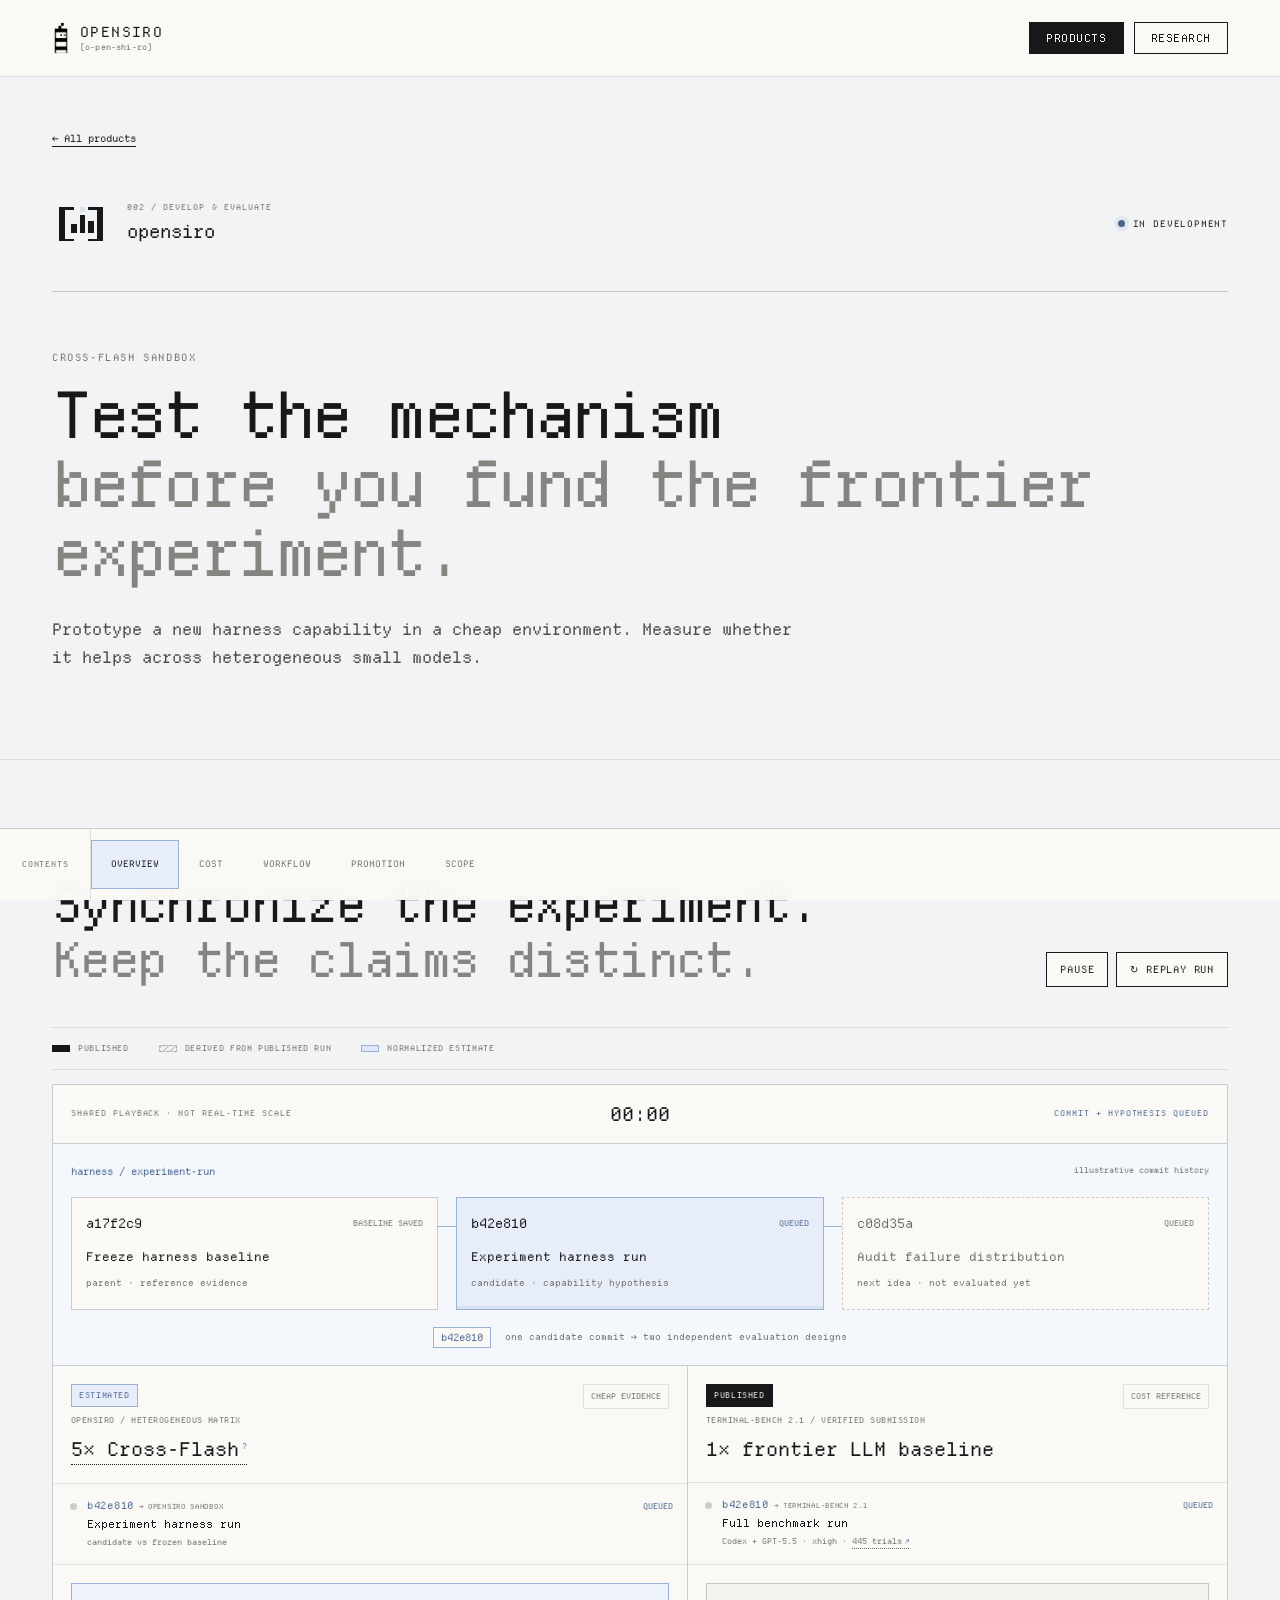
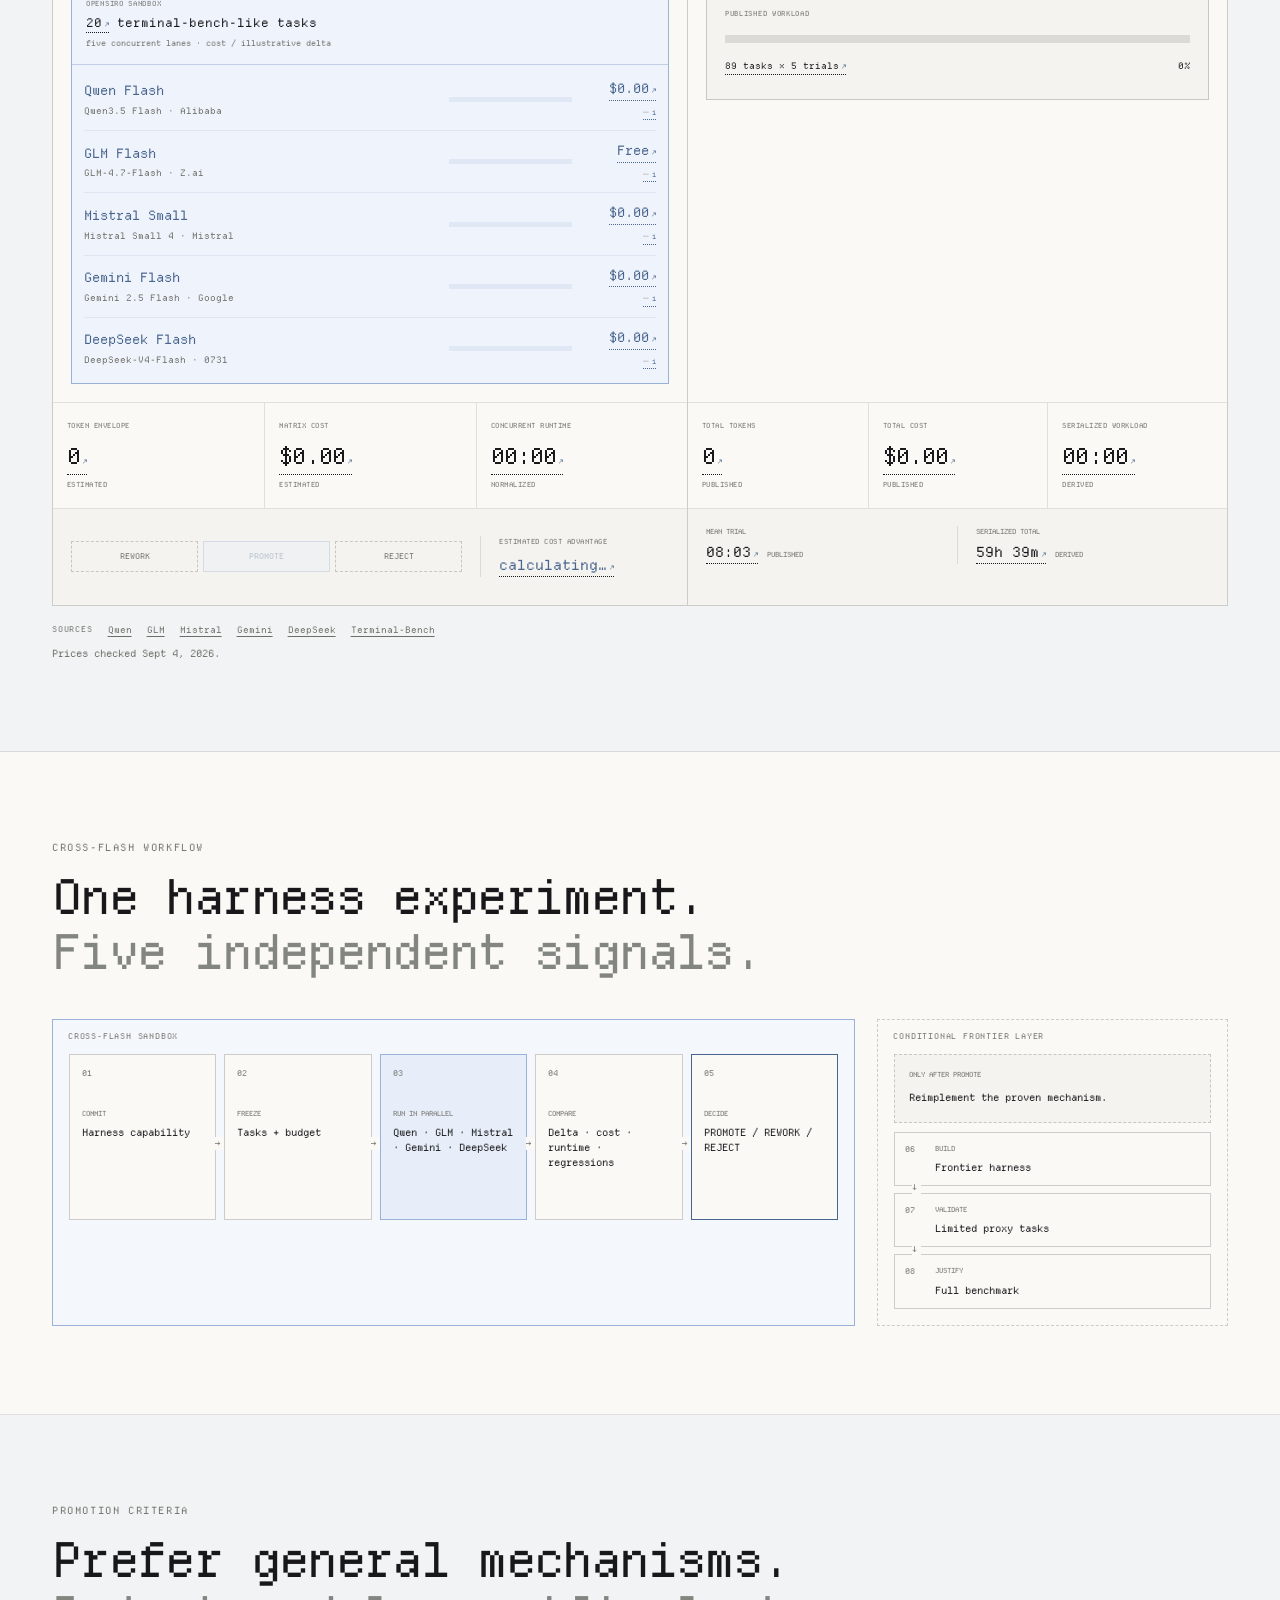
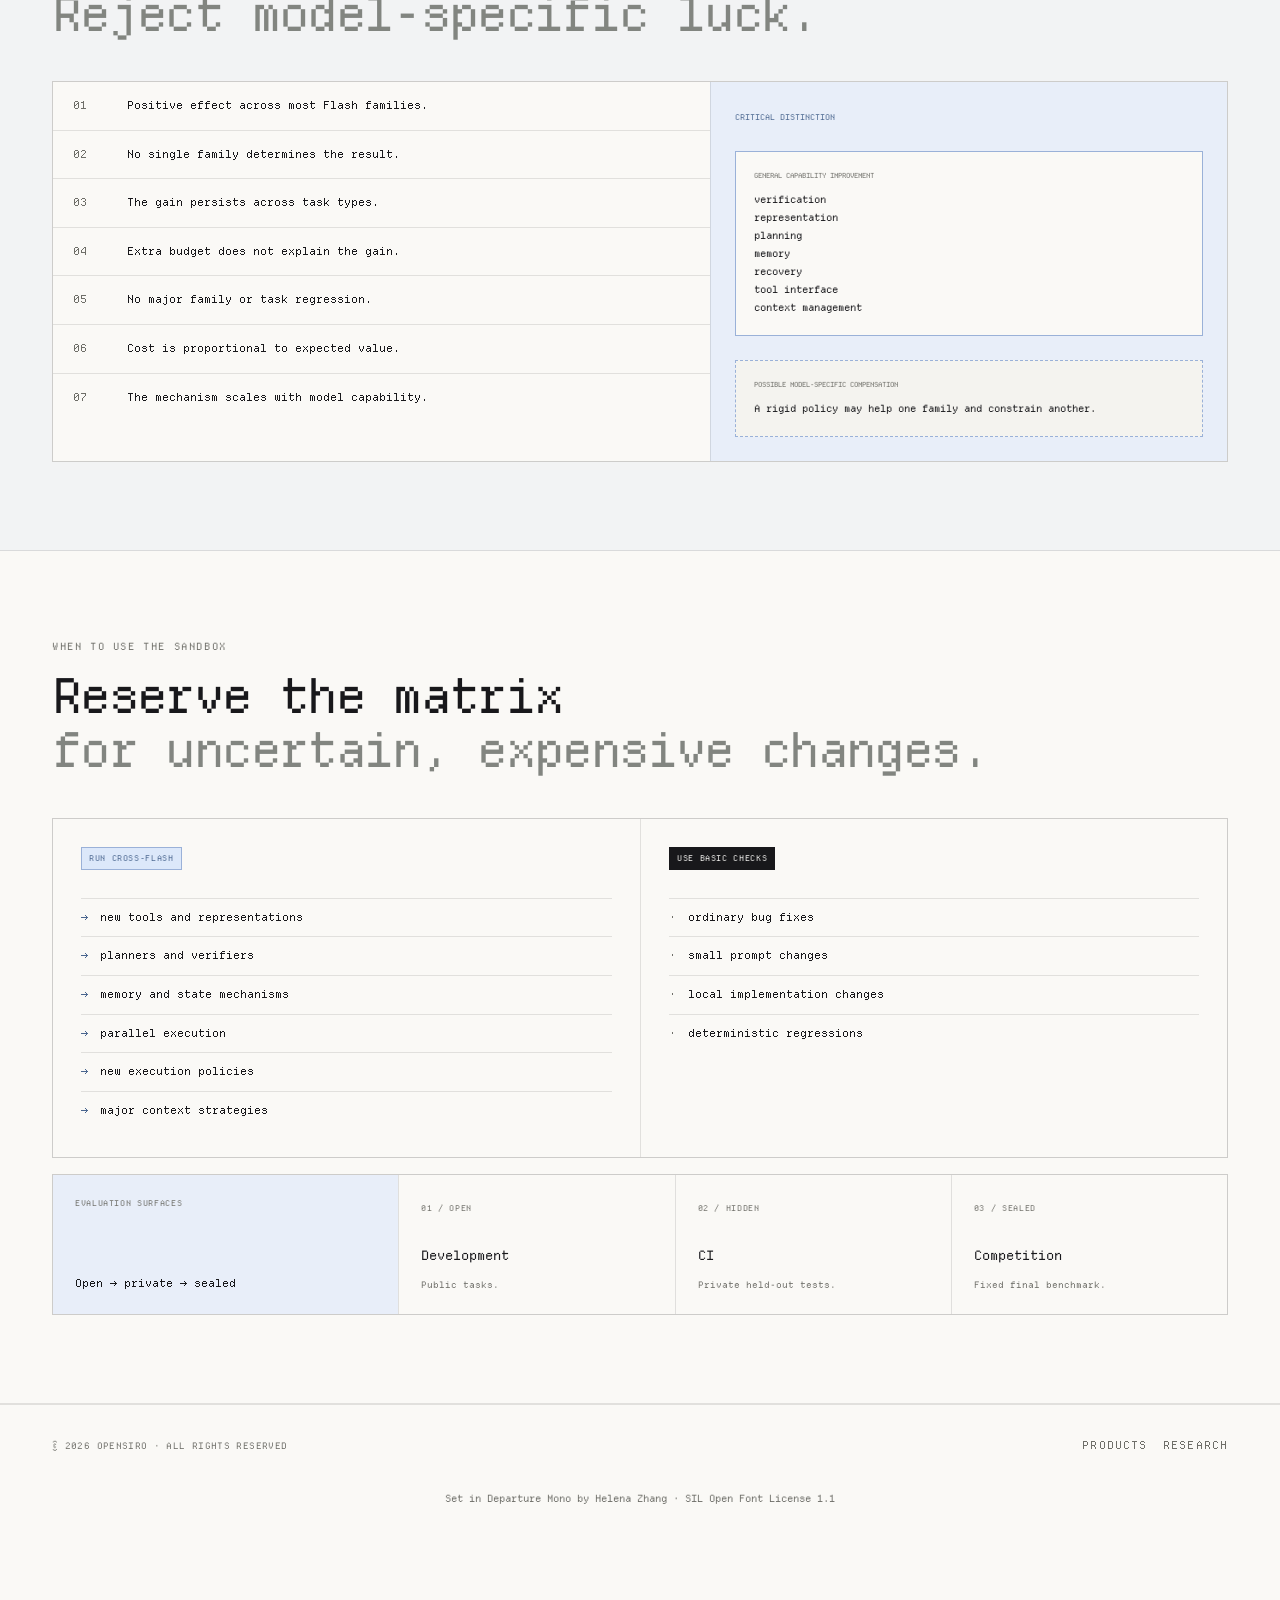
==== opensiro.html @ 8b0cb0ef "Add OpenSiro source notes and one-shot playback" ====
<!DOCTYPE html>
<html lang="en">
<head>
<meta charset="UTF-8">
<meta name="viewport" content="width=device-width, initial-scale=1">
<title>Cross-Flash Sandbox for Harness Experiments — OpenSiro</title>
<meta name="description" content="OpenSiro is a cross-Flash sandbox for testing harness capabilities before frontier validation.">
<meta name="color-scheme" content="light">
<meta property="og:title" content="Cross-Flash Sandbox for Harness Experiments — OpenSiro">
<meta property="og:description" content="Find cross-model evidence before paying for a frontier harness experiment.">
<meta property="og:type" content="website">
<meta property="og:url" content="https://opensiro.com/opensiro.html">
<meta property="og:image" content="https://opensiro.com/assets/social-preview.png">
<meta name="twitter:card" content="summary_large_image">
<link rel="canonical" href="https://opensiro.com/opensiro.html">
<link rel="preload" href="assets/DepartureMono-Regular.woff2" as="font" type="font/woff2" crossorigin>
<link rel="stylesheet" href="globals.css?v=20260903-pale-blue">
<link rel="stylesheet" href="products.css?v=20260904-source-notes">
<link rel="icon" type="image/png" sizes="64x64" href="assets/favicon-64x64.png">
</head>
<body class="os-article-page">
<a class="skip-link" href="#main-content">Skip to content</a>
<header class="site-header"><div class="wrap"><a class="brand-wordmark" href="index.html" aria-label="opensiro home"><span class="brand-mark" aria-hidden="true"><img class="brand-logo" src="assets/mascot-logo.png" alt=""></span><span class="brand-copy"><span class="brand-name">opensiro</span><span class="brand-pronunciation">[o-pen-shi-ro]</span></span></a><nav class="nav-links" aria-label="primary"><a class="btn-stamp active" href="products.html" data-nav="products" aria-current="location">Products</a><a class="btn-stamp" href="research.html" data-nav="research">Research</a></nav></div></header>

<main id="main-content">
<section class="os-hero" id="os-overview" aria-labelledby="os-title"><div class="wrap">
  <a class="os-back-link" href="products.html#opensiro">← All products</a>
  <div class="os-product-line"><img src="assets/opensiro-mark.svg?v=20260903-pale-blue" width="72" height="72" alt=""><div><span>002 / Develop &amp; evaluate</span><strong>opensiro</strong></div><span class="os-status"><i></i>In development</span></div>
  <div class="os-hero-grid"><div class="os-hero-copy"><p class="os-kicker">Cross-Flash sandbox</p><h1 id="os-title">Test the mechanism<br><span>before you fund the frontier experiment.</span></h1><p class="os-lead">Prototype a new harness capability in a cheap environment. Measure whether it helps across heterogeneous small models.</p></div></div>
</div></section>

<section class="os-section os-tint" id="os-economics" aria-labelledby="economics-title"><div class="wrap">
  <div class="os-heading os-heading-split"><div><p class="os-kicker">One start · two cost profiles</p><h2 id="economics-title">Synchronize the experiment.<br><span>Keep the claims distinct.</span></h2></div><div class="os-run-controls"><button class="os-replay" type="button" data-run-toggle aria-label="Pause benchmark animation">Pause</button><button class="os-replay" type="button" data-run-replay aria-label="Replay the benchmark comparison">↻ Replay run</button></div></div>
  <div class="os-data-key" aria-label="Evidence labels"><span><i class="reported"></i>Published</span><span><i class="derived"></i>Derived from published run</span><span><i class="estimated"></i>Normalized estimate</span></div>
  <figure class="os-cost-system" data-cost-system>
    <figcaption class="os-run-clock"><span>Shared playback · not real-time scale</span><strong data-run-clock>00:00</strong><em data-run-stage aria-live="polite">Ready</em></figcaption>
    <div class="os-commit-deck" aria-label="Illustrative harness commit history">
      <header><span>harness / experiment-run</span><small>illustrative commit history</small></header>
      <ol class="os-commit-history">
        <li class="os-commit-card is-recorded"><div><code>a17f2c9</code><span>baseline saved</span></div><strong>Freeze harness baseline</strong><small>parent · reference evidence</small></li>
        <li class="os-commit-card is-candidate" data-commit-active><div><code>b42e810</code><span data-commit-state>queued</span></div><strong>Experiment harness run</strong><small>candidate · capability hypothesis</small><i aria-hidden="true"><u data-commit-progress></u></i></li>
        <li class="os-commit-card is-queued"><div><code>c08d35a</code><span>queued</span></div><strong>Audit failure distribution</strong><small>next idea · not evaluated yet</small></li>
      </ol>
      <div class="os-commit-dispatch"><code>b42e810</code><span>one candidate commit → two independent evaluation designs</span></div>
    </div>
    <div class="os-run-grid">
      <article class="os-run-panel os-run-panel-flash" data-run-panel="flash">
        <header><div><span class="os-badge estimate">Estimated</span><p>OpenSiro / heterogeneous matrix</p><h3><span class="os-term"><button class="os-term-trigger" type="button" aria-describedby="term-flash">5× Cross-Flash<sup aria-hidden="true">?</sup></button><span class="os-tooltip" id="term-flash" role="tooltip" hidden>Five low-cost model families run concurrently with the same tasks and budget.</span></span></h3></div><span class="os-panel-tag">cheap evidence</span></header>
        <div class="os-run-origin"><span><code>b42e810</code> → OpenSiro Sandbox</span><strong>Experiment harness run</strong><small>candidate vs frozen baseline</small><em data-flash-run-state>queued</em></div>
        <div class="os-sandbox">
          <div class="os-sandbox-head"><span>OpenSiro Sandbox</span><strong><a class="os-cite" href="https://github.com/harbor-framework/terminal-bench-2-1/blob/main/leaderboard/submissions/2026-05-01-openai-gpt-5-5-xhigh-codex.json" target="_blank" rel="noopener" aria-describedby="os-source-tooltip" data-citation="Experiment size: 20 tasks. Token and runtime estimates are normalized from the published 445-trial Terminal-Bench run.">20<sup aria-hidden="true">↗</sup></a> terminal-bench-like tasks</strong><small>five concurrent lanes · cost / illustrative delta</small></div>
          <div class="os-model-lanes" aria-label="Five heterogeneous Flash model families">
            <div class="os-model-lane" data-input-rate="0.1" data-output-rate="0.4" data-delta="7"><span><b>Qwen Flash</b><small>Qwen3.5 Flash · Alibaba</small></span><i><u data-model-progress></u></i><em><a class="os-cite" href="https://docs.modelstudio.console.alibabacloud.com/en/model-studio/qwen3-5-flash" target="_blank" rel="noopener" aria-describedby="os-source-tooltip" data-citation="Estimated for 20 tasks from 32.77M input and 0.27M output tokens at Qwen's published $0.10 / $0.40 per 1M rates."><strong data-model-cost>$0.00</strong><sup aria-hidden="true">↗</sup></a><button class="os-cite os-cite-note" type="button" aria-describedby="os-source-tooltip" data-citation="Illustrative experiment result only. No measured run or external source yet."><b data-model-delta>—</b><sup aria-hidden="true">i</sup></button></em></div>
            <div class="os-model-lane" data-input-rate="0" data-output-rate="0" data-delta="5"><span><b>GLM Flash</b><small>GLM-4.7-Flash · Z.ai</small></span><i><u data-model-progress></u></i><em><a class="os-cite" href="https://docs.z.ai/guides/overview/pricing" target="_blank" rel="noopener" aria-describedby="os-source-tooltip" data-citation="Z.ai's published API tariff lists GLM-4.7-Flash input and output as Free; service quotas may apply."><strong data-model-cost>Free</strong><sup aria-hidden="true">↗</sup></a><button class="os-cite os-cite-note" type="button" aria-describedby="os-source-tooltip" data-citation="Illustrative experiment result only. No measured run or external source yet."><b data-model-delta>—</b><sup aria-hidden="true">i</sup></button></em></div>
            <div class="os-model-lane" data-input-rate="0.15" data-output-rate="0.6" data-delta="9"><span><b>Mistral Small</b><small>Mistral Small 4 · Mistral</small></span><i><u data-model-progress></u></i><em><a class="os-cite" href="https://docs.mistral.ai/inference/pricing" target="_blank" rel="noopener" aria-describedby="os-source-tooltip" data-citation="Estimated for 20 tasks from 32.77M input and 0.27M output tokens at Mistral's published $0.15 / $0.60 per 1M rates."><strong data-model-cost>$0.00</strong><sup aria-hidden="true">↗</sup></a><button class="os-cite os-cite-note" type="button" aria-describedby="os-source-tooltip" data-citation="Illustrative experiment result only. No measured run or external source yet."><b data-model-delta>—</b><sup aria-hidden="true">i</sup></button></em></div>
            <div class="os-model-lane" data-input-rate="0.3" data-output-rate="2.5" data-delta="4"><span><b>Gemini Flash</b><small>Gemini 2.5 Flash · Google</small></span><i><u data-model-progress></u></i><em><a class="os-cite" href="https://ai.google.dev/gemini-api/docs/pricing#gemini-2.5-flash" target="_blank" rel="noopener" aria-describedby="os-source-tooltip" data-citation="Estimated for 20 tasks from 32.77M input and 0.27M output tokens at Gemini's published $0.30 / $2.50 per 1M standard rates."><strong data-model-cost>$0.00</strong><sup aria-hidden="true">↗</sup></a><button class="os-cite os-cite-note" type="button" aria-describedby="os-source-tooltip" data-citation="Illustrative experiment result only. No measured run or external source yet."><b data-model-delta>—</b><sup aria-hidden="true">i</sup></button></em></div>
            <div class="os-model-lane" data-input-rate="0.44" data-output-rate="1.32" data-delta="6"><span><b>DeepSeek Flash</b><small>DeepSeek-V4-Flash · 0731</small></span><i><u data-model-progress></u></i><em><a class="os-cite" href="https://api-docs.deepseek.com/quick_start/pricing/" target="_blank" rel="noopener" aria-describedby="os-source-tooltip" data-citation="Estimated for 20 tasks from 32.77M input and 0.27M output tokens at DeepSeek's published $0.44 / $1.32 per 1M peak rates."><strong data-model-cost>$0.00</strong><sup aria-hidden="true">↗</sup></a><button class="os-cite os-cite-note" type="button" aria-describedby="os-source-tooltip" data-citation="Illustrative experiment result only. No measured run or external source yet."><b data-model-delta>—</b><sup aria-hidden="true">i</sup></button></em></div>
          </div>
        </div>
        <div class="os-live-metrics">
          <div><span>Token envelope</span><a class="os-cite" href="https://github.com/harbor-framework/terminal-bench-2-1/blob/main/leaderboard/submissions/2026-05-01-openai-gpt-5-5-xhigh-codex.json" target="_blank" rel="noopener" aria-describedby="os-source-tooltip" data-citation="Derived: 735.2M published tokens ÷ 445 trials × 20 tasks × 5 model lanes = 165.2M tokens."><strong data-flash-token-meter>0</strong><sup aria-hidden="true">↗</sup></a><small>estimated</small></div>
          <div><span>Matrix cost</span><a class="os-cite" href="https://github.com/harbor-framework/terminal-bench-2-1/blob/main/leaderboard/submissions/2026-05-01-openai-gpt-5-5-xhigh-codex.json" target="_blank" rel="noopener" aria-describedby="os-source-tooltip" data-citation="Sum of five 20-task model estimates. The workload comes from Terminal-Bench; model tariff links are shown above and under Sources."><strong data-flash-cost-meter>$0.00</strong><sup aria-hidden="true">↗</sup></a><small>estimated</small></div>
          <div><span>Concurrent runtime</span><a class="os-cite" href="https://github.com/harbor-framework/terminal-bench-2-1/blob/main/leaderboard/submissions/2026-05-01-openai-gpt-5-5-xhigh-codex.json" target="_blank" rel="noopener" aria-describedby="os-source-tooltip" data-citation="Derived: published 482.6-second mean trial × 20 tasks = 2h 40m 52s, with five model lanes assumed concurrent."><strong data-flash-time-meter>00:00</strong><sup aria-hidden="true">↗</sup></a><small>normalized</small></div>
        </div>
        <footer class="os-flash-footer"><div class="os-decision" data-flash-decision><span>REWORK</span><strong>PROMOTE</strong><span>REJECT</span></div><div class="os-flash-result"><span>Estimated cost advantage</span><a class="os-cite" href="https://github.com/harbor-framework/terminal-bench-2-1/blob/main/leaderboard/submissions/2026-05-01-openai-gpt-5-5-xhigh-codex.json" target="_blank" rel="noopener" aria-describedby="os-source-tooltip" data-citation="Derived: $2,059.19 published LLM cost ÷ $33.74 estimated Cross-Flash matrix cost = 61×."><strong data-flash-advantage>—</strong><sup aria-hidden="true">↗</sup></a></div></footer>
      </article>

      <article class="os-run-panel os-run-panel-llm" data-run-panel="llm">
        <header><div><span class="os-badge reported">Published</span><p>Terminal-Bench 2.1 / verified submission</p><h3>1× frontier LLM baseline</h3></div><span class="os-panel-tag">cost reference</span></header>
        <div class="os-run-origin"><span><code>b42e810</code> → Terminal-Bench 2.1</span><strong>Full benchmark run</strong><small>Codex + GPT-5.5 · xhigh · <a class="os-cite" href="https://github.com/harbor-framework/terminal-bench-2-1/blob/main/leaderboard/submissions/2026-05-01-openai-gpt-5-5-xhigh-codex.json" target="_blank" rel="noopener" aria-describedby="os-source-tooltip" data-citation="Published Terminal-Bench submission reports 445 trials.">445 trials<sup aria-hidden="true">↗</sup></a></small><em data-llm-run-state>queued</em></div>
        <div class="os-frontier-meter"><span>Published workload</span><i><u data-llm-progress></u></i><div><b><a class="os-cite" href="https://github.com/harbor-framework/terminal-bench-2-1/blob/main/leaderboard/submissions/2026-05-01-openai-gpt-5-5-xhigh-codex.json" target="_blank" rel="noopener" aria-describedby="os-source-tooltip" data-citation="Published design: 89 Terminal-Bench tasks with 5 trials per task, 445 trials total.">89 tasks × 5 trials<sup aria-hidden="true">↗</sup></a></b><em data-llm-percent>0%</em></div></div>
        <div class="os-live-metrics">
          <div><span>Total tokens</span><a class="os-cite" href="https://github.com/harbor-framework/terminal-bench-2-1/blob/main/leaderboard/submissions/2026-05-01-openai-gpt-5-5-xhigh-codex.json" target="_blank" rel="noopener" aria-describedby="os-source-tooltip" data-citation="Published: 336.8M uncached input + 392.4M cached input + 6.0M output = 735.2M total tokens."><strong data-llm-token-meter>0</strong><sup aria-hidden="true">↗</sup></a><small>published</small></div>
          <div><span>Total cost</span><a class="os-cite" href="https://github.com/harbor-framework/terminal-bench-2-1/blob/main/leaderboard/submissions/2026-05-01-openai-gpt-5-5-xhigh-codex.json" target="_blank" rel="noopener" aria-describedby="os-source-tooltip" data-citation="Published Terminal-Bench submission reports a total run cost of $2,059.19."><strong data-llm-cost-meter>$0.00</strong><sup aria-hidden="true">↗</sup></a><small>published</small></div>
          <div><span>Serialized workload</span><a class="os-cite" href="https://github.com/harbor-framework/terminal-bench-2-1/blob/main/leaderboard/submissions/2026-05-01-openai-gpt-5-5-xhigh-codex.json" target="_blank" rel="noopener" aria-describedby="os-source-tooltip" data-citation="Derived from the published 482.6-second mean trial across 445 trials: 59h 39m 17s serialized."><strong data-llm-time-meter>00:00</strong><sup aria-hidden="true">↗</sup></a><small>derived</small></div>
        </div>
        <footer><dl><div><dt>Mean trial</dt><dd><a class="os-cite" href="https://github.com/harbor-framework/terminal-bench-2-1/blob/main/leaderboard/submissions/2026-05-01-openai-gpt-5-5-xhigh-codex.json" target="_blank" rel="noopener" aria-describedby="os-source-tooltip" data-citation="Published mean trial duration: 482.6 seconds, displayed as 08:03.">08:03<sup aria-hidden="true">↗</sup></a> <small>published</small></dd></div><div><dt>Serialized total</dt><dd><a class="os-cite" href="https://github.com/harbor-framework/terminal-bench-2-1/blob/main/leaderboard/submissions/2026-05-01-openai-gpt-5-5-xhigh-codex.json" target="_blank" rel="noopener" aria-describedby="os-source-tooltip" data-citation="Derived: 482.6 seconds × 445 trials = 59h 39m 17s.">59h 39m<sup aria-hidden="true">↗</sup></a> <small>derived</small></dd></div></dl></footer>
      </article>
    </div>
  </figure>
  <span class="os-tooltip" id="os-source-tooltip" data-source-tooltip role="tooltip" aria-live="polite" hidden></span>
  <div class="os-source-line" aria-label="Pricing and run sources"><span>Sources</span><a href="https://docs.modelstudio.console.alibabacloud.com/en/model-studio/qwen3-5-flash" target="_blank" rel="noopener">Qwen</a><a href="https://docs.z.ai/guides/overview/pricing" target="_blank" rel="noopener">GLM</a><a href="https://docs.mistral.ai/inference/pricing" target="_blank" rel="noopener">Mistral</a><a href="https://ai.google.dev/gemini-api/docs/pricing#gemini-2.5-flash" target="_blank" rel="noopener">Gemini</a><a href="https://api-docs.deepseek.com/quick_start/pricing/" target="_blank" rel="noopener">DeepSeek</a><a href="https://github.com/harbor-framework/terminal-bench-2-1/blob/main/leaderboard/submissions/2026-05-01-openai-gpt-5-5-xhigh-codex.json" target="_blank" rel="noopener">Terminal-Bench</a></div>
  <p class="os-note">Prices checked Sept 4, 2026.</p>
</div></section>

<section class="os-section" id="os-workflow" aria-labelledby="workflow-title"><div class="wrap">
  <div class="os-heading"><p class="os-kicker">Cross-Flash workflow</p><h2 id="workflow-title">One harness experiment.<br><span>Five independent signals.</span></h2></div>
  <div class="os-workflow" data-pipeline>
    <div class="os-cheap-zone"><span class="os-zone-label">Cross-Flash sandbox</span><ol>
      <li><i>01</i><div><span>Commit</span><strong>Harness capability</strong></div></li>
      <li><i>02</i><div><span>Freeze</span><strong>Tasks + budget</strong></div></li>
      <li class="sandbox"><i>03</i><div><span>Run in parallel</span><strong>Qwen · GLM · Mistral · Gemini · DeepSeek</strong></div></li>
      <li><i>04</i><div><span>Compare</span><strong>Delta · cost · runtime · regressions</strong></div></li>
      <li class="decision"><i>05</i><div><span>Decide</span><strong>PROMOTE / REWORK / REJECT</strong></div></li>
    </ol></div>
    <div class="os-frontier-zone"><span class="os-zone-label">Conditional frontier layer</span><div class="os-frontier-gate"><span>Only after PROMOTE</span><strong>Reimplement the proven mechanism.</strong></div><ol><li><i>06</i><div><span>Build</span><strong>Frontier harness</strong></div></li><li><i>07</i><div><span>Validate</span><strong>Limited proxy tasks</strong></div></li><li><i>08</i><div><span>Justify</span><strong>Full benchmark</strong></div></li></ol></div>
  </div>
</div></section>

<section class="os-section os-tint" id="os-promotion" aria-labelledby="promotion-title"><div class="wrap">
  <div class="os-heading"><p class="os-kicker">Promotion criteria</p><h2 id="promotion-title">Prefer general mechanisms.<br><span>Reject model-specific luck.</span></h2></div>
  <div class="os-promotion-grid"><ol class="os-criteria"><li><span>01</span>Positive effect across most Flash families.</li><li><span>02</span>No single family determines the result.</li><li><span>03</span>The gain persists across task types.</li><li><span>04</span>Extra budget does not explain the gain.</li><li><span>05</span>No major family or task regression.</li><li><span>06</span>Cost is proportional to expected value.</li><li><span>07</span>The mechanism scales with model capability.</li></ol><aside class="os-distinction"><span>Critical distinction</span><div><small>General capability improvement</small><strong>verification<br>representation<br>planning<br>memory<br>recovery<br>tool interface<br>context management</strong></div><div class="warning"><small>Possible model-specific compensation</small><strong>A rigid policy may help one family and constrain another.</strong></div></aside></div>
</div></section>

<section class="os-section" id="os-scope" aria-labelledby="scope-title"><div class="wrap">
  <div class="os-heading"><p class="os-kicker">When to use the sandbox</p><h2 id="scope-title">Reserve the matrix<br><span>for uncertain, expensive changes.</span></h2></div>
  <div class="os-scope-grid"><article><span class="os-badge target">Run Cross-Flash</span><ul><li>new tools and representations</li><li>planners and verifiers</li><li>memory and state mechanisms</li><li>parallel execution</li><li>new execution policies</li><li>major context strategies</li></ul></article><article><span class="os-badge reported">Use basic checks</span><ul><li>ordinary bug fixes</li><li>small prompt changes</li><li>local implementation changes</li><li>deterministic regressions</li></ul></article></div>
  <div class="os-benchmark-surfaces"><header><span>Evaluation surfaces</span><strong>Open → private → sealed</strong></header><article><span>01 / Open</span><h3>Development</h3><p>Public tasks.</p></article><article><span>02 / Hidden</span><h3>CI</h3><p>Private held-out tests.</p></article><article><span>03 / Sealed</span><h3>Competition</h3><p>Fixed final benchmark.</p></article></div>
</div></section>

</main>

<nav class="os-section-nav" aria-label="OpenSiro table of contents"><div class="os-section-nav-track"><span class="os-section-nav-label">Contents</span><div class="os-section-nav-scroll"><div class="os-section-nav-links"><span class="os-section-glider" aria-hidden="true"></span><a href="#os-overview" data-os-section="os-overview">Overview</a><a href="#os-economics" data-os-section="os-economics">Cost</a><a href="#os-workflow" data-os-section="os-workflow">Workflow</a><a href="#os-promotion" data-os-section="os-promotion">Promotion</a><a href="#os-scope" data-os-section="os-scope">Scope</a></div></div></div></nav>
<footer class="site-footer"><div class="wrap"><span class="footer-copy">© 2026 opensiro · all rights reserved</span><div class="footer-links"><a href="products.html">Products</a><a href="research.html">Research</a></div><p class="footer-font">Set in <a href="https://departuremono.com" target="_blank" rel="noopener">Departure Mono</a> by Helena Zhang · <a href="assets/DepartureMono-OFL.txt" target="_blank">SIL Open Font License 1.1</a></p></div></footer>
<script src="app.js?v=20260903-mobile" defer></script><script src="products.js?v=20260904-source-notes" defer></script>
</body>
</html>
---- globals.css ----
/* =====================================================================
   opensiro — globals.css
   Monochrome monospace design language.
   Warm off-white background, sharp corners, 1px hairline borders,
   invert-on-hover, single monospace typeface (DepartureMono).
   Shared across index.html, products.html, research.html.
   ===================================================================== */

@font-face{
  font-family:'DepartureMono';
  src:url('assets/DepartureMono-Regular.woff2') format('woff2'),
      url('assets/DepartureMono-Regular.woff') format('woff');
  font-weight:normal;
  font-style:normal;
  font-display:swap;
}

:root{
  --bg:#faf9f6;            /* warm off-white, NOT #fff */
  --ink:#18181b;           /* zinc-900 */
  --muted:#6e6e68;
  --muted-2:rgba(0,0,0,.8);
  --hairline:rgba(0,0,0,.10);
  --hairline-2:rgba(0,0,0,.18);
  --tint:rgba(0,0,0,.04);  /* 4% section wash */
  --accent:#9bafd2;        /* pale blue for artwork and decorative accents */
  --accent-ink:#49658e;    /* readable blue for text and keyboard focus */
  --ok:#16a34a;
  --warn:#d97706;
  --font:'DepartureMono',ui-monospace,'SF Mono',Menlo,Consolas,monospace;
  --maxw:1200px;
  --nav-h:64px;
}

/* ---------------------------------------------------------------- reset */
*,*::before,*::after{box-sizing:border-box}
html,body{margin:0;padding:0}
html{scroll-behavior:smooth;-webkit-text-size-adjust:100%}
body{
  font-family:var(--font);
  font-size:13px;
  line-height:1.6;
  letter-spacing:0;
  color:var(--ink);
  background:var(--bg);
  -webkit-font-smoothing:antialiased;
  -moz-osx-font-smoothing:grayscale;
}
button,input{font-family:inherit;color:inherit}
button{cursor:pointer;border:0;background:none}
a{color:inherit;text-decoration:none}
img,svg{display:block;max-width:100%}
::selection{background:var(--ink);color:var(--bg)}

::-webkit-scrollbar{width:10px;height:10px}
::-webkit-scrollbar-track{background:var(--bg)}
::-webkit-scrollbar-thumb{background:var(--hairline-2)}
::-webkit-scrollbar-thumb:hover{background:var(--ink)}

/* keep numerals aligned */
.num,.stat .v,.meta-row code{font-variant-numeric:tabular-nums}

/* =====================================================================
   Layout
   ===================================================================== */
.wrap{max-width:var(--maxw);margin:0 auto;padding:0 32px}
.wrap-narrow{max-width:880px;margin:0 auto;padding:0 32px}

section{padding:96px 0;position:relative}
section.tint{background:var(--tint);border-top:1px solid var(--hairline);border-bottom:1px solid var(--hairline)}
section.tight{padding:64px 0}

@media (max-width:768px){
  .wrap,.wrap-narrow{padding:0 20px}
  section{padding:64px 0}
}

/* =====================================================================
   Type scale
   ===================================================================== */
.eyebrow,.sec-label{
  font-size:11px;
  text-transform:uppercase;
  letter-spacing:.3em;
  color:var(--muted);
  font-weight:normal;
  text-align:center;
  display:block;
  margin:0 0 56px;
}

h1{font-size:clamp(26px,4.5vw,36px);line-height:1.2;letter-spacing:0;font-weight:500;margin:0 0 20px}
h1.center,h2.center{text-align:center}
h1 .muted{color:var(--muted)}
h2{font-size:clamp(22px,3vw,28px);line-height:1.25;letter-spacing:0;font-weight:500;margin:0 0 16px}

.lede{font-size:15px;line-height:1.65;color:var(--muted-2);max-width:560px}
.lede.center{margin-left:auto;margin-right:auto;text-align:center}
.lede b{color:var(--ink);font-weight:normal}

@media (max-width:768px){
  .eyebrow,.sec-label{margin-bottom:40px}
}

/* =====================================================================
   Buttons — sharp-cornered hairline pills, invert on hover
   ===================================================================== */
/* nav stamp (28px tall) */
.btn-stamp{
  display:inline-flex;align-items:center;justify-content:center;gap:6px;
  height:28px;padding:0 12px;
  border:1px solid var(--ink);background:var(--bg);color:var(--ink);
  font-size:11px;text-transform:uppercase;letter-spacing:.05em;line-height:1;
  transition:background .2s,color .2s,border-color .2s;white-space:nowrap;
}
.btn-stamp:hover{background:var(--ink);color:var(--bg)}
.btn-stamp.active{background:var(--ink);color:var(--bg)}

/* primary CTA (36px tall) */
.btn{
  display:inline-flex;align-items:center;justify-content:center;gap:8px;
  height:36px;padding:0 20px;
  border:1px solid var(--ink);background:var(--ink);color:var(--bg);
  font-size:12px;text-transform:uppercase;letter-spacing:.05em;line-height:1;
  transition:background .2s,color .2s,border-color .2s;white-space:nowrap;
}
.btn:hover{background:var(--bg);color:var(--ink)}
.btn.outline{background:var(--bg);color:var(--ink)}
.btn.outline:hover{background:var(--ink);color:var(--bg)}
.btn .arr{transition:transform .2s}
.btn:hover .arr{transform:translateX(2px)}

/* square icon button (36x36) */
.btn-icon{
  display:inline-flex;align-items:center;justify-content:center;
  width:36px;height:36px;
  border:1px solid var(--ink);background:var(--bg);color:var(--ink);
  transition:background .2s,color .2s;flex:none;
}
.btn-icon:hover{background:var(--ink);color:var(--bg)}

/* =====================================================================
   Header / nav
   ===================================================================== */
.site-header{
  position:sticky;top:0;z-index:50;
  background:var(--bg);
  border-bottom:1px solid var(--hairline);
}
.site-header .wrap{
  display:flex;align-items:center;justify-content:space-between;gap:16px;
  min-height:var(--nav-h);
}
.brand-wordmark{display:inline-flex;align-items:center;gap:9px;text-decoration:none;color:var(--ink)}
.brand-mark{
  display:inline-flex;align-items:center;justify-content:center;
  width:20px;height:30px;flex:none;
}
.brand-logo{
  width:18px;height:30px;object-fit:contain;
}
.brand-name{
  font-size:14px;text-transform:uppercase;letter-spacing:.1em;line-height:1;
}

.nav-links{display:flex;align-items:center;gap:8px}
.nav-links .btn-stamp{height:28px}

/* =====================================================================
   Hero
   ===================================================================== */
.hero{
  min-height:calc(100vh - var(--nav-h));
  display:flex;align-items:center;justify-content:center;
  text-align:center;padding:64px 0;position:relative;
}
.hero .hero-inner{max-width:760px}
.hero .hero-logo{
  position:relative;width:96px;aspect-ratio:320 / 540;
  margin:0 auto 40px;
}
.hero .hero-logo img{
  position:absolute;inset:0;width:100%;height:100%;
  object-fit:contain;object-position:center;
}
.hero .hero-logo-static{display:none}
.hero h1{font-size:clamp(30px,5vw,44px);line-height:1.15;margin-bottom:24px}
.hero .lede{margin-left:auto;margin-right:auto;max-width:560px}
.hero .hero-cta{display:flex;gap:10px;justify-content:center;margin-top:36px;flex-wrap:wrap}
.hero .hero-foot{
  margin-top:48px;font-size:11px;text-transform:uppercase;letter-spacing:.2em;color:var(--muted);
}

@media (max-width:768px){
  .hero{min-height:auto;padding:72px 0 80px}
  .hero .hero-logo{width:76px;margin-bottom:32px}
}

@media (prefers-reduced-motion:reduce){
  .hero .hero-logo-animated{display:none}
  .hero .hero-logo-static{display:block}
}

/* =====================================================================
   Product grid — centered blocks divided by hairlines (not cards)
   ===================================================================== */
.product-grid{
  display:grid;grid-template-columns:1fr 1fr;
  border-top:1px solid var(--hairline);border-bottom:1px solid var(--hairline);
}
.product-grid.single{grid-template-columns:1fr}
.product-cell{
  display:flex;align-items:center;justify-content:center;
  padding:64px 32px;text-align:center;
  border-right:1px solid var(--hairline);
}
.product-cell:last-child{border-right:0}
.product-cell .cell-inner{max-width:360px}
.product-cell .p-name{
  font-size:22px;text-transform:uppercase;letter-spacing:.15em;line-height:1;
  margin:0 0 14px;font-weight:500;
}
.product-cell .p-tag{
  font-size:12px;text-transform:uppercase;letter-spacing:.15em;line-height:1.5;
  color:var(--muted-2);margin:0 0 20px;
}
.product-cell .p-status{
  display:inline-flex;align-items:center;gap:8px;
  font-size:11px;text-transform:uppercase;letter-spacing:.2em;color:var(--muted-2);
  margin-bottom:28px;
}
.product-cell .p-status .dot{width:6px;height:6px;border-radius:50%;background:var(--ink);flex:none}
.product-cell .p-status.alpha .dot{background:var(--warn)}
.product-cell .p-status.research .dot{background:var(--accent)}
.product-cell .p-cta{display:flex;gap:8px;justify-content:center;flex-wrap:wrap}

@media (max-width:820px){
  .product-grid{grid-template-columns:1fr}
  .product-cell{border-right:0;border-bottom:1px solid var(--hairline);padding:48px 24px}
  .product-cell:last-child{border-bottom:0}
}

/* =====================================================================
   Detail page blocks (products.html / research.html)
   ===================================================================== */
.detail{
  padding:80px 0;border-bottom:1px solid var(--hairline);
}
.detail:last-of-type{border-bottom:0}
.detail-head{
  display:flex;align-items:baseline;gap:16px;flex-wrap:wrap;margin-bottom:28px;
}
.detail-head .d-name{
  font-size:28px;text-transform:uppercase;letter-spacing:.1em;font-weight:500;line-height:1;
}
.detail-head .d-status{
  font-size:11px;text-transform:uppercase;letter-spacing:.2em;color:var(--muted);
  display:inline-flex;align-items:center;gap:8px;
}
.detail-head .d-status .dot{width:6px;height:6px;border-radius:50%;background:var(--warn)}
.detail-tag{
  font-size:13px;text-transform:uppercase;letter-spacing:.1em;color:var(--muted-2);
  margin:0 0 28px;line-height:1.6;
}
.detail-body{
  display:grid;grid-template-columns:1.4fr 1fr;gap:48px;align-items:start;
}
.detail-prose p{font-size:13px;line-height:1.75;color:var(--muted-2);margin:0 0 18px}
.detail-prose p:last-child{margin-bottom:0}
.detail-prose p b{color:var(--ink);font-weight:normal}
.detail-prose h3{
  font-size:13px;text-transform:uppercase;letter-spacing:.15em;font-weight:500;
  margin:28px 0 12px;color:var(--ink);
}

.detail-aside{
  border:1px solid var(--hairline);padding:24px;
}
.detail-aside .as-label{
  font-size:10px;text-transform:uppercase;letter-spacing:.2em;color:var(--muted);
  margin-bottom:14px;
}
.meta-list{list-style:none;margin:0;padding:0}
.meta-list li{
  display:flex;justify-content:space-between;gap:16px;
  padding:10px 0;border-top:1px solid var(--hairline);
  font-size:12px;line-height:1.5;
}
.meta-list li:first-child{border-top:0}
.meta-list .k{color:var(--muted);text-transform:uppercase;letter-spacing:.1em;font-size:11px}
.meta-list .v{color:var(--ink);text-align:right}
.meta-list code{font-family:var(--font);font-size:11px}

.detail-actions{display:flex;gap:8px;flex-wrap:wrap;margin-top:24px}

@media (max-width:820px){
  .detail-body{grid-template-columns:1fr;gap:32px}
}

/* =====================================================================
   Stat strip (used on landing)
   ===================================================================== */
.stat-strip{
  display:flex;border-top:1px solid var(--hairline);border-bottom:1px solid var(--hairline);
}
.stat-strip .stat{
  flex:1 1 0;padding:36px 24px;text-align:center;border-right:1px solid var(--hairline);
}
.stat-strip .stat:last-child{border-right:0}
.stat .v{font-size:28px;line-height:1;font-weight:500;margin-bottom:10px}
.stat .k{font-size:11px;text-transform:uppercase;letter-spacing:.15em;color:var(--muted)}
@media (max-width:768px){
  .stat-strip{flex-wrap:wrap}
  .stat-strip .stat{flex:1 1 50%;border-bottom:1px solid var(--hairline)}
  .stat-strip .stat:nth-child(2n){border-right:0}
  .stat-strip .stat:nth-last-child(-n+2){border-bottom:0}
}

/* =====================================================================
   CTA band
   ===================================================================== */
.cta-band{text-align:center;padding:96px 0}
.cta-band .lede{margin-bottom:32px}

/* =====================================================================
   Footer
   ===================================================================== */
.site-footer{
  border-top:1px solid var(--hairline);
  padding:32px 0;
}
.site-footer .wrap{
  display:flex;align-items:center;justify-content:space-between;gap:24px;flex-wrap:wrap;
}
.footer-copy{font-size:11px;text-transform:uppercase;letter-spacing:.1em;color:var(--muted)}
.footer-links{display:flex;align-items:center;gap:16px;flex-wrap:wrap}
.footer-links a{
  font-size:11px;text-transform:uppercase;letter-spacing:.1em;color:var(--muted);
  transition:color .15s;
}
.footer-links a:hover{color:var(--ink)}
.footer-social{display:flex;gap:8px}
.footer-social .btn-icon{width:32px;height:32px}
.footer-font{
  flex-basis:100%;width:100%;margin:10px 0 0;
  font-size:10px;text-transform:uppercase;letter-spacing:.1em;color:var(--muted);text-align:center;
}
.footer-font a{color:inherit;transition:color .15s}
.footer-font a:hover{color:var(--ink)}

@media (max-width:600px){
  .site-footer .wrap{flex-direction:column;text-align:center}
}

/* =====================================================================
   Terminal block (kept minimal, monochrome)
   ===================================================================== */
.term{
  border:1px solid var(--ink);background:var(--bg);
}
.term .bar{
  display:flex;align-items:center;gap:10px;
  padding:10px 14px;border-bottom:1px solid var(--hairline);
}
.term .file{font-size:11px;color:var(--muted);text-transform:lowercase;letter-spacing:0}
.term pre{margin:0;padding:16px 18px;font-size:12px;line-height:1.8;color:var(--ink);overflow-x:auto}
.term pre .c{color:var(--muted)}
.term pre .p{color:var(--ink)}

/* =====================================================================
   Misc
   ===================================================================== */
hr.rule{border:0;border-top:1px solid var(--hairline);margin:0}
.arrow-link{
  display:inline-flex;align-items:center;gap:6px;
  font-size:11px;text-transform:uppercase;letter-spacing:.1em;color:var(--ink);
  border-bottom:1px solid var(--ink);padding-bottom:2px;
  transition:gap .2s;
}
.arrow-link:hover{gap:10px}
.arrow-link .arr{transition:transform .2s}

.tag-inline{
  display:inline-block;font-size:10px;text-transform:uppercase;letter-spacing:.2em;
  color:var(--muted);border:1px solid var(--hairline);padding:3px 8px;line-height:1;
}

/* Stable mascot crop + pronunciation wordmark */
.brand-wordmark{gap:10px}
.brand-mark{width:18px;height:32px;overflow:hidden}
.brand-logo{width:22px;height:32px;max-width:none;object-fit:contain;object-position:center;clip-path:inset(0 17%)}
.brand-copy{display:inline-flex;flex-direction:column;align-items:flex-start;gap:4px;line-height:1}
.brand-pronunciation{font-size:8px;line-height:1;letter-spacing:.02em;color:var(--muted);text-transform:none;white-space:nowrap}

/* =====================================================================
   2026 refresh — clear copy, living pixels, distinct product identities
   ===================================================================== */
:focus-visible{outline:2px solid var(--accent-ink);outline-offset:5px}
[id]{scroll-margin-top:88px}
.skip-link{position:fixed;top:8px;left:16px;z-index:100;background:var(--ink);color:var(--bg);padding:12px 18px;transform:translateY(-160%)}
.skip-link:focus{transform:none}
.muted{color:var(--muted)}
.site-header{background:rgba(250,249,246,.96)}
.site-header .wrap{min-height:76px}
.nav-links{gap:10px}
.nav-links .btn-stamp{height:32px;padding:0 16px}
.btn,.btn-icon{min-height:44px;height:auto}
.btn{padding:14px 20px;gap:18px;font-size:11px}
.btn-icon{width:44px}
.btn:hover,.btn:focus-visible{border-color:var(--accent);color:var(--accent-ink)}
.btn.outline:hover,.btn.outline:focus-visible{background:var(--ink);color:var(--bg);border-color:var(--ink)}
.text-link{font-size:11px;border-bottom:1px solid var(--hairline-2);padding:9px 0;transition:color .2s,border-color .2s}
.text-link:hover{color:var(--accent-ink);border-color:var(--accent)}
.hero-cta{display:flex;align-items:center;justify-content:center;gap:16px;flex-wrap:wrap}
.eyebrow{letter-spacing:.15em;font-size:10px}
.hero{isolation:isolate;overflow:hidden}
.hero .hero-inner{position:relative;z-index:1;max-width:860px;width:100%}
.home-hero{min-height:740px;min-height:min(850px,calc(100svh - 76px));padding:50px 0 82px}
.hero .eyebrow{margin:0 0 28px}
.hero .hero-logo{width:68px;margin:0 auto 24px}
.hero h1{font-size:clamp(34px,4.5vw,58px);line-height:1.14;letter-spacing:-.055em;margin-bottom:22px}
.hero h1 .muted{color:#85857e}
.hero .lede{max-width:600px;font-size:14px;line-height:1.85;color:#55554f}
.hero .hero-cta{margin-top:30px}
.hero .hero-foot{display:inline-flex;align-items:center;gap:18px;margin:36px 0 0;font-size:9px;letter-spacing:.09em;padding:8px 0}
.hero-foot:hover{color:var(--ink)}
.hero-coordinate{position:absolute;bottom:24px;left:32px;right:32px;display:flex;justify-content:space-between;font-size:8px;letter-spacing:.12em;color:var(--muted)}
.hero-vine{position:absolute;z-index:0;bottom:56px;width:clamp(115px,18vw,255px);height:80%;max-height:620px;pointer-events:none;image-rendering:pixelated}
.vine-static{background:var(--ink);-webkit-mask:url('assets/pixel-vine.png') center bottom / contain no-repeat;mask:url('assets/pixel-vine.png') center bottom / contain no-repeat}
.vine-left{left:clamp(-40px,2vw,50px)}
.vine-right{right:clamp(-40px,2vw,50px);transform:scaleX(-1)}
.vine-growing svg{display:block;width:100%;height:100%;fill:currentColor;shape-rendering:crispEdges}
.vine-petal,.vine-bud{fill:var(--accent)}
.vine-flower-center{fill:var(--bg)}
.vine-petal,.vine-bud,.vine-leaf{transform-origin:0 0}
.vine-leaf.vine-unfolding{animation:vine-leaf-open .45s steps(7,end) both}
.vine-bud.vine-unfolding{animation:vine-bud-open .3s steps(5,end) both}
.vine-petal.vine-unfolding{animation:vine-petal-open .55s steps(8,end) both}
.vines-ready .vine-unfolding{animation-play-state:paused}
.vines-ready.vines-in-view .vine-unfolding{animation-play-state:running}
@keyframes vine-leaf-open{0%{opacity:0;transform:scale(.1) rotate(30deg)}20%{opacity:1}100%{opacity:1;transform:scale(1) rotate(0)}}
@keyframes vine-bud-open{0%{opacity:0;transform:scale(.2)}100%{opacity:1;transform:scale(1)}}
@keyframes vine-petal-open{0%{opacity:0;transform:scale(.1) rotate(-25deg)}20%{opacity:1}100%{opacity:1;transform:scale(1) rotate(0)}}
.hero-garden{position:absolute;z-index:0;left:50%;top:50%;width:min(760px,82%);height:88%;transform:translate(-50%,-50%);pointer-events:none;overflow:hidden;opacity:.65;mask-image:radial-gradient(ellipse 32% 35% at 50% 50%,#0004 15%,#000 100%)}
.vine-center{width:100%;height:100%;color:#a8ada4}
.vine-center .vine-petal,.vine-center .vine-bud{fill:var(--garden-bloom,#9bafd2)}
.vine-center .vine-flower{transform-box:fill-box}
.vine-stem{stroke:currentColor;stroke-width:2.4;stroke-linecap:square;stroke-linejoin:round;fill:none}
.vine-feeler{stroke-width:1.8}
.vine-tip{fill:currentColor}
.home-hero h1,.home-hero .eyebrow,.home-hero .lede{text-shadow:0 0 8px var(--bg),0 0 14px var(--bg)}
.vine-controls{display:flex;align-items:center;justify-content:center;gap:18px;margin:14px auto 0;color:var(--muted);font-size:9px}
.vine-controls[hidden]{display:none}
.vine-controls button{font:inherit;color:inherit;background:none;border:0;padding:8px 0;cursor:pointer;min-height:32px}
.vine-controls button:hover{color:var(--accent-ink)}
.vine-controls button:disabled{cursor:default;opacity:.5}
@media(max-width:540px){.hero-garden{width:560px;max-width:none;opacity:.42}.vine-controls{margin-top:8px}.home-hero .hero-foot{margin-top:22px}}
.page-hero{min-height:430px;padding:90px 0 72px;border-bottom:1px solid var(--hairline)}
.page-hero .hero-vine{height:90%;bottom:0;max-width:190px}
.page-hero .hero-cta{gap:30px}
.section-heading{display:flex;align-items:center;justify-content:space-between;gap:24px;margin-bottom:44px}
.section-heading .eyebrow{margin:0;text-align:left}
.section-note{font-size:9px;letter-spacing:.04em;color:var(--muted)}
.about-section{border-top:1px solid var(--hairline);border-bottom:1px solid var(--hairline);background:#f1f0eb;padding:76px 0 64px}
.about-grid{display:grid;grid-template-columns:1.05fr 1fr;gap:80px;align-items:start}
.about-grid h2{font-size:clamp(21px,2.5vw,30px);line-height:1.5;letter-spacing:-.045em;margin:0}
.about-copy p{font-size:13px;line-height:1.9;margin:0 0 16px;color:#55554f}
.about-copy p:last-child{margin-bottom:0}
.process-grid{list-style:none;padding:0;margin:46px 0 0;display:grid;grid-template-columns:repeat(3,1fr);border-top:1px solid var(--hairline-2)}
.process-grid li{padding:28px 32px 0 0}
.process-grid li+li{padding-left:32px;border-left:1px solid var(--hairline-2)}
.step-number{font-size:10px;color:var(--muted)}
.process-grid h3{font-size:14px;font-weight:normal;margin:16px 0 10px}
.process-grid p{font-size:12px;line-height:1.8;color:#55554f;margin:0}
.products-section{padding:80px 0}
.product-cell{padding:40px;text-align:left;align-items:stretch;justify-content:stretch}
.product-cell:first-child{padding-left:0}
.product-cell:last-child{padding-right:0}
.product-cell .cell-inner{max-width:none;width:100%;display:flex;flex-direction:column;align-items:flex-start}
.product-topline{display:flex;justify-content:space-between;align-items:flex-start;width:100%;margin-bottom:24px}
.product-mark{width:72px;height:72px;flex:none;image-rendering:pixelated}
.product-index{font-size:10px;color:var(--muted);padding-top:6px}
.product-cell .p-name{font-size:30px;letter-spacing:-.05em;text-transform:none;margin-bottom:14px}
.product-subtitle{font-size:12px;line-height:1.7;margin:0 0 14px;color:var(--ink)}
.product-cell .p-tag{font-size:12px;line-height:1.9;text-transform:none;letter-spacing:0;color:#5a5a53;margin-bottom:28px;max-width:410px}
.p-status,.product-cell .p-status{display:inline-flex;align-items:center;gap:8px;font-size:9px;line-height:1.5;text-transform:uppercase;letter-spacing:.1em;color:var(--muted);margin:0 0 18px}
.p-status .dot,.d-status .dot{width:5px;height:5px;border-radius:0;background:var(--ink);flex:none}
.dot.live,.product-cell .p-status .dot.live,.detail-head .d-status .dot.live{background:#237746}
.p-status.alpha .dot{background:var(--warn)}
.p-status.research .dot{background:var(--accent)}
.product-cell .p-cta{justify-content:flex-start;align-items:center;gap:20px;margin-top:auto}
.arctic-section{position:relative;isolation:isolate;overflow:hidden;background:#eeefec;padding:64px 0 230px;border-top:1px solid var(--hairline)}
.arctic-section>.wrap{position:relative;z-index:1}
.arctic-preview{text-align:center;max-width:650px;margin:0 auto}
.arctic-preview .product-mark{margin:0 auto 22px}
.arctic-preview .p-status{display:flex;justify-content:center;margin-bottom:22px}
.arctic-preview h2{font-size:clamp(38px,5vw,56px);letter-spacing:.08em;margin:0 0 12px}
.arctic-headline{font-size:16px;margin:0 0 20px;letter-spacing:-.03em}
.arctic-preview .lede{font-size:13px;line-height:1.9;margin:0 auto 26px;max-width:480px;color:#55554f}
.arctic-caption{display:block;color:var(--muted);font-size:9px;letter-spacing:.08em;margin-top:30px}
.arctic-mountains{position:absolute;z-index:0;bottom:-1px;left:0;width:100%;height:240px;background:var(--ink);-webkit-mask:url('assets/arctic-mountains.png') center bottom / 100% 100% no-repeat;mask:url('assets/arctic-mountains.png') center bottom / 100% 100% no-repeat;transition:background-color .6s ease;pointer-events:none}
.arctic-section:hover .arctic-mountains,.arctic-section:focus-within .arctic-mountains{background:var(--accent)}
.arctic-hero{min-height:780px;padding:64px 0 250px;display:block}
.arctic-hero .hero-product-mark{width:90px;height:90px;margin:0 auto 24px}
.arctic-hero h1{font-size:clamp(50px,7vw,80px);letter-spacing:.08em;margin-bottom:16px}
.arctic-hero .lede{max-width:550px;font-size:13px}
.detail{padding:72px 0}
.detail-head{align-items:center;gap:24px;margin-bottom:30px}
.detail-head .eyebrow{margin:0 0 12px;text-align:left;font-size:9px}
.detail-head .d-name{margin:0;font-size:32px;text-transform:none;letter-spacing:-.05em}
.detail-head .d-status{margin-left:auto;font-size:9px;letter-spacing:.08em}
.detail-head .d-status .dot{border-radius:0}
.detail-tag{text-transform:none;font-size:16px;letter-spacing:-.03em;margin-bottom:34px;max-width:650px}
.detail-body{grid-template-columns:1.4fr 1fr;gap:80px}
.detail-prose p{color:#55554f;line-height:1.9;font-size:13px}
.detail-prose h3{font-size:12px;letter-spacing:0;text-transform:none;margin:28px 0 12px}
.detail-aside{padding:28px;background:var(--bg)}
.detail-aside .as-label{margin:0 0 16px}
.meta-list .k{font-size:9px;letter-spacing:.04em}
.meta-list .v{font-size:11px}
.detail-actions .btn{font-size:10px;white-space:normal;line-height:1.5}
.research-question{font-size:clamp(22px,3vw,34px);line-height:1.5;letter-spacing:-.045em;max-width:960px;margin-bottom:44px}
.detail-prose .research-expansion{font-size:10px;border-top:1px solid var(--hairline);padding-top:20px;margin-top:28px}
.section-heading .p-status{margin:0}
.stat-strip .stat{padding:28px 16px}
.stat .v{font-size:34px;letter-spacing:-.04em}
.stat .v span{font-size:17px}
.stat .k{font-size:9px;line-height:1.7;letter-spacing:.05em}
.cta-band .eyebrow{margin-bottom:26px}
.cta-band h2{font-size:26px;letter-spacing:-.04em}
.cta-band .lede{font-size:12px;color:#55554f;line-height:1.9;margin-bottom:28px}
.footer-copy{font-size:9px;letter-spacing:.04em}
.footer-font{text-transform:none;letter-spacing:0;line-height:1.9}

@media(min-width:1600px){.hero-vine{width:300px;max-height:680px}.vine-left{left:calc((100vw - 1440px)/2)}.vine-right{right:calc((100vw - 1440px)/2)}}
@media(max-width:1000px){
  .hero-vine{opacity:.65;width:145px}.vine-left{left:-30px}.vine-right{right:-30px}
  .about-grid,.detail-body{gap:40px}
  .product-cell{padding:32px}
  .detail-head .d-status{margin-left:0}
}
@media(max-width:820px){
  .site-header .wrap{gap:10px}
  .nav-links{gap:6px}
  .nav-links .btn-stamp{height:44px;padding:0 10px}
  .home-hero{min-height:690px}
  .hero .hero-inner{max-width:640px}
  .hero .lede{max-width:460px}
  .hero-vine{width:100px;opacity:.4}
  .about-grid,.detail-body{grid-template-columns:1fr;gap:28px}
  .about-grid h2{font-size:28px}
  .product-cell,.product-cell:first-child,.product-cell:last-child{padding:32px 0}
  .product-cell .p-tag{max-width:520px}
  .process-grid li{padding-right:20px}.process-grid li+li{padding-left:20px}
  .arctic-section{padding-bottom:200px}.arctic-mountains{height:175px}
  .arctic-hero{min-height:710px;padding-top:64px;padding-bottom:210px}
}
@media(max-width:540px){
  .site-header .wrap{min-height:68px;padding:0 16px}
  .brand-wordmark{gap:7px}
  .brand-name{font-size:12px;letter-spacing:.05em}
  .brand-pronunciation{font-size:7px}
  .nav-links .btn-stamp{font-size:10px;padding:0 8px;letter-spacing:0}
  .home-hero{min-height:710px;padding:48px 0 75px}
  .hero .hero-inner{padding-left:30px;padding-right:30px}
  .hero h1{font-size:32px;letter-spacing:-.065em}
  .hero .eyebrow{font-size:8px;letter-spacing:.09em}
  .hero .hero-logo{width:62px;margin-bottom:24px}
  .hero .lede{font-size:12px;max-width:320px;line-height:1.9}
  .desktop-break{display:none}
  .hero .hero-cta{gap:10px}
  .hero-cta .btn{font-size:9px;padding:13px 12px;gap:10px}
  .hero .hero-foot{font-size:8px;letter-spacing:0;margin-top:30px}
  .hero-vine{width:88px;height:72%;bottom:75px;opacity:.24}
  .vine-left{left:-20px}.vine-right{right:-20px}
  .hero-coordinate{left:20px;right:20px;font-size:7px}.hero-coordinate span:last-child{display:none}
  .section-heading{gap:16px;margin-bottom:30px;align-items:flex-start}.section-note{max-width:120px;text-align:right;font-size:8px}
  .section-heading .arrow-link{font-size:8px;letter-spacing:0}
  .about-section,.products-section,.detail{padding:52px 0}
  .about-grid h2{font-size:23px}
  .about-copy p,.detail-prose p{font-size:12px}
  .process-grid{grid-template-columns:1fr;margin-top:32px}
  .process-grid li,.process-grid li+li{border-left:0;border-bottom:1px solid var(--hairline);padding:22px 0}
  .process-grid li:last-child{border-bottom:0;padding-bottom:0}
  .process-grid h3{margin-top:10px}.process-grid p{max-width:360px}
  .page-hero{padding:68px 0 52px;min-height:390px}
  .page-hero .hero-vine{bottom:0}
  .page-hero .hero-cta{gap:24px}
  .product-cell .p-name{font-size:28px}
  .product-mark{width:64px;height:64px}
  .detail-head{gap:16px}.detail-head .d-name{font-size:28px}
  .detail-head .d-status{width:100%;margin-top:0}
  .detail-tag{font-size:14px}.detail-aside{padding:22px}
  .arctic-section{padding-top:48px;padding-bottom:140px}
  .arctic-mountains{height:120px;-webkit-mask-size:170% 100%;mask-size:170% 100%}
  .arctic-preview h2{font-size:42px}.arctic-headline{font-size:14px}
  .arctic-preview .lede{font-size:12px}
  .arctic-caption{font-size:8px;letter-spacing:0}
  .arctic-hero{min-height:710px;padding-top:54px;padding-bottom:170px}
  .arctic-hero h1{font-size:56px;letter-spacing:.06em}
  .arctic-hero .hero-product-mark{width:80px;height:80px}
  .research-question{font-size:22px}
  .stat-strip .stat{flex-basis:50%;padding:24px 10px}.stat .v{font-size:28px}
  .cta-band{padding:64px 0}.cta-band h2{font-size:22px}
}
@media(prefers-reduced-motion:reduce){
  html{scroll-behavior:auto}
  *,*::before,*::after{animation:none!important;transition:none!important}
  .hero-vine{clip-path:none!important}
}

/* Public ARCTIC-0 training pairs, drawn directly from the source matrices. */
.research-hero .hero-inner{max-width:660px}
.research-orbit{position:absolute;top:220px;z-index:1;width:176px;text-align:left;pointer-events:none}
.orbit-left{left:max(28px,calc((100vw - 1200px)/2 + 32px));transform:translateY(24px)}
.orbit-right{right:max(28px,calc((100vw - 1200px)/2 + 32px));transform:translateY(-28px)}
.research-orbit img{width:176px;height:176px;margin:16px 0;border:6px solid var(--bg);outline:1px solid var(--hairline-2);image-rendering:pixelated}
.orbit-stack img{width:144px;height:204px;object-fit:contain}
.orbit-label,.orbit-foot{font-size:8px;letter-spacing:.08em;text-transform:uppercase;color:var(--muted)}
.orbit-foot{font-size:7px;letter-spacing:.03em}
.benchmark-samples{padding:80px 0;border-bottom:1px solid var(--hairline)}
.sample-intro{display:flex;align-items:flex-end;justify-content:space-between;gap:48px;margin-bottom:42px}
.sample-intro h2{font-size:clamp(22px,3vw,34px);line-height:1.4;letter-spacing:-.045em;margin:0}
.sample-intro>p{font-size:12px;line-height:1.9;color:#55554f;max-width:380px;margin:0}
.sample-grid{display:grid;grid-template-columns:repeat(2,minmax(0,1fr));border-top:1px solid var(--hairline-2);border-bottom:1px solid var(--hairline-2)}
.sample-card{margin:0;padding:26px 22px;min-width:0;display:flex;flex-direction:column;align-items:stretch;border-right:1px solid var(--hairline-2)}
.sample-card:first-child{padding-left:0}.sample-card:last-child{padding-right:0;border-right:0}
.sample-card:nth-child(2){padding-right:0;border-right:0}
.sample-topline{display:flex;justify-content:space-between;gap:10px;font-size:8px;letter-spacing:.06em;color:var(--muted);text-transform:uppercase;margin-bottom:28px}
.sample-grid-labels{display:grid;grid-template-columns:1fr 1fr;gap:20px;text-align:center;font-size:8px;color:var(--muted)}
.sample-diagram{display:block;width:100%;height:260px;margin:8px 0 22px;overflow:visible}
.sample-card h3{font-size:12px;font-weight:normal;line-height:1.7;margin:0 0 10px}
.sample-card figcaption p{font-size:11px;color:#55554f;line-height:1.8;margin:0 0 18px}
.sample-card figcaption .sample-task-name{font-size:9px;line-height:1.6;letter-spacing:.02em;color:var(--muted);margin:0 0 10px}
.sample-card-wide{grid-column:1/-1;display:grid;grid-template-columns:.7fr 1.3fr;column-gap:42px;border-top:1px solid var(--hairline-2);padding-left:0;padding-top:32px;padding-bottom:32px}
.sample-card-wide .sample-topline{grid-column:1/-1}
.sample-card-wide .sample-grid-labels{grid-column:2;grid-row:2}
.sample-card-wide .sample-diagram{grid-column:2;grid-row:3/5;height:auto;max-width:600px;margin:8px 0 0;justify-self:center}
.sample-card-wide figcaption{grid-column:1;grid-row:3;align-self:end}
.sample-card-wide .sample-replay{grid-column:1;grid-row:4;align-self:start;justify-self:start;margin-top:0}
.sample-replay{align-self:flex-start;display:inline-flex;align-items:center;gap:7px;margin-top:auto;min-height:44px;font-size:10px}
.sample-replay[hidden]{display:none}
.sample-credit{font-size:9px;color:var(--muted);line-height:1.9;margin:20px 0 0}
.sample-credit a{border-bottom:1px solid var(--hairline-2)}
.sample-credit a:hover{color:var(--accent-ink)}
@media(max-width:1100px){.research-orbit{display:none}}
@media(max-width:820px){
  .sample-intro{display:block}.sample-intro>p{margin-top:22px;max-width:520px}
  .sample-grid{grid-template-columns:1fr}
  .sample-card,.sample-card:first-child,.sample-card:last-child{padding:28px 0;border-right:0;border-bottom:1px solid var(--hairline-2)}
  .sample-card:last-child{border-bottom:0}
  .sample-card-wide{display:flex;grid-column:auto;border-top:0}
  .sample-card-wide figcaption{align-self:stretch}
  .sample-card-wide .sample-diagram{height:auto;max-width:420px;margin:8px 0 22px}
  .sample-card-wide .sample-replay{align-self:flex-start}
  .sample-diagram,.sample-grid-labels{max-width:420px;align-self:center;width:100%}
  .sample-card figcaption p{max-width:520px}
  .sample-topline{margin-bottom:20px}
}
@media(max-width:540px){.benchmark-samples{padding:52px 0}.sample-intro{margin-bottom:28px}.sample-intro h2{font-size:23px}}

/* ARCTIC workflow — preparation, submission, and small-model evaluation. */
.workflow-question{margin-bottom:20px}
.workflow-intro{max-width:790px;margin:0 0 36px;color:var(--muted-2);font-size:13px;line-height:1.9}
.workflow-intro strong{font-weight:normal;color:var(--ink)}
.research-workflow{margin:0 0 48px;border:1px solid var(--hairline-2)}
.workflow-heading{display:flex;justify-content:space-between;align-items:center;gap:16px;padding:17px 24px;border-bottom:1px solid var(--hairline-2);font-size:10px;letter-spacing:.05em;text-transform:uppercase}
.workflow-focus{color:#2458c4;display:inline-flex;align-items:center;gap:9px}
.workflow-focus::before{content:'';width:7px;height:7px;background:currentColor;flex-shrink:0}
.workflow-board{--bridge:184px;--gap:28px;display:grid;grid-template-columns:minmax(0,1fr) var(--bridge) minmax(0,1fr);column-gap:var(--gap);padding:28px 28px 26px}
.workflow-lane{min-width:0;border:1px dashed var(--hairline-2);padding:20px}
.workflow-lane h3{font-size:13px;font-weight:normal;line-height:1.7;margin:0 0 22px;min-height:44px}
.workflow-lane h3>span{display:block;font-size:9px;text-transform:uppercase;letter-spacing:.04em;color:var(--muted);margin-bottom:6px}
.workflow-preparation{grid-area:1/1}
.workflow-evaluation{grid-area:1/3;border-color:#809bd5}
.workflow-node{position:relative;display:flex;flex-direction:column;justify-content:center;align-items:center;text-align:center;border:1px solid var(--hairline-2);background:var(--bg);padding:15px 10px}
.workflow-node h4{font-size:12px;line-height:1.7;font-weight:normal;margin:0}
.workflow-node p{font-size:10px;color:var(--muted);line-height:1.7;margin:6px 0 0}
.workflow-node-label{font-size:8px;line-height:1.6;letter-spacing:.04em;text-transform:uppercase;color:var(--muted);margin-bottom:6px}
.workflow-builder,.workflow-dataset{min-height:156px}
.workflow-cycle{margin:0 0 10px;flex-shrink:0}
.workflow-training,.workflow-test{min-height:88px}
.workflow-student,.workflow-package{min-height:102px;border-color:#809bd5}
.workflow-student{background:#edf2ff}
.workflow-student h4{color:#2458c4}
.workflow-test{color:var(--bg);background:var(--ink);border-color:var(--ink)}
.workflow-test p{color:#d8d8d3}
.workflow-step{display:flex;justify-content:center;align-items:center;gap:8px;height:38px;font-size:9px;color:var(--muted);margin:0}
.workflow-step>span{color:var(--ink);font-size:18px;line-height:1}
.workflow-splits{display:grid;grid-template-columns:.85fr 1.15fr;width:100%;margin-top:14px;border:1px solid var(--hairline-2)}
.workflow-splits>div{padding:9px 4px}
.workflow-splits>div+div{border-left:1px solid var(--hairline-2);background:#edf2ff}
.workflow-splits>div>span{font-size:9px;color:var(--ink)}
.workflow-splits p{font-size:9px;margin-top:4px}
.workflow-exchange{position:relative;grid-area:1/2;align-self:start;text-align:center}
.workflow-brief{margin-top:102px}
.workflow-feedback{margin-top:280px;color:#2458c4}
.workflow-frequency{position:relative;z-index:1;display:block;background:var(--bg);font-size:8px;text-transform:uppercase;letter-spacing:.02em;margin-bottom:10px;color:var(--muted)}
.workflow-exchange>p{position:relative;z-index:1;border:1px solid var(--hairline-2);padding:12px 9px;background:var(--bg);margin:0;font-size:10px;line-height:1.8}
.workflow-exchange strong{display:block;font-weight:normal;margin-bottom:4px}
.workflow-exchange p>span{display:block;color:var(--muted);font-size:9px}
.workflow-feedback>p{border-color:#809bd5}
.workflow-return-arrow{position:absolute;top:67px;left:calc(-1 * var(--gap));right:calc(-1 * var(--gap));border-top:1px solid var(--muted)}
.workflow-return-arrow::before{position:absolute;content:'';top:-4px;left:0;width:7px;height:7px;border-left:1px solid currentColor;border-bottom:1px solid currentColor;transform:rotate(45deg);color:var(--muted)}
.workflow-feedback .workflow-return-arrow{border-color:#809bd5;left:-14px;top:50px}
.workflow-feedback .workflow-return-arrow::after{position:absolute;content:'';right:100%;bottom:0;width:14px;height:118px;border-top:1px solid #809bd5;border-right:1px solid #809bd5}
.workflow-feedback .workflow-return-arrow::before{left:-14px;top:-122px;color:#809bd5}
.workflow-feedback .workflow-feedback-destination{border:0;background:none;padding:12px 4px 0;color:var(--muted);font-size:9px}
.workflow-submission{grid-area:2/1/3/4;position:relative;text-align:center;margin:0 calc((100% - var(--bridge) - 2 * var(--gap))/4);height:34px;border:1px solid #809bd5;border-top:0;color:#2458c4}
.workflow-submission>span{position:relative;top:23px;background:var(--bg);padding:0 12px;font-size:9px;white-space:nowrap}
.workflow-submission::after{content:'';position:absolute;right:-4px;top:0;width:7px;height:7px;border-left:1px solid #809bd5;border-top:1px solid #809bd5;transform:rotate(45deg)}

@media(max-width:1000px) and (min-width:861px){
  .workflow-board{--bridge:158px;--gap:22px;padding:22px 18px 26px}
  .workflow-lane{padding:16px 12px}
  .workflow-node h4{font-size:11px}
}
@media(max-width:860px){
  .workflow-board{display:flex;flex-direction:column;gap:0;padding:24px}
  .workflow-lane{width:100%;padding:22px}
  .workflow-lane h3{min-height:0;margin-bottom:20px}
  .workflow-brief{order:0;margin:0 0 28px;align-self:center;width:min(100%,340px)}
  .workflow-preparation{order:1}
  .workflow-submission{order:2;margin:0;height:70px;border:0;display:flex;align-items:center;justify-content:center}
  .workflow-submission>span{top:0;white-space:normal;padding:0 12px 8px}
  .workflow-submission>span>span{display:none}
  .workflow-submission::after{top:auto;right:calc(50% - 4px);bottom:10px;transform:rotate(225deg)}
  .workflow-evaluation{order:3}
  .workflow-feedback{order:4;margin:28px 0 0;align-self:center;width:min(100%,340px)}
  .workflow-return-arrow{display:none}
  .workflow-brief::after{content:'↓';position:absolute;bottom:-27px;left:calc(50% - 5px);font-size:18px;color:var(--muted)}
  .workflow-feedback .workflow-frequency::before{content:'↶ ';color:#2458c4}
  .workflow-builder,.workflow-dataset{min-height:144px}
}
@media(max-width:540px){
  .workflow-heading{align-items:flex-start;flex-direction:column;gap:10px;padding:16px;font-size:9px}
  .workflow-board{padding:22px 14px}
  .workflow-lane{padding:18px 14px}
  .workflow-intro{font-size:12px}
}
---- products.css ----
/* Products hero + OpenSiro Cross-Flash Sandbox */
.products-hero{border-bottom:1px solid var(--hairline)}

/* Shared inline terms used on products.html. */
.os-term{display:inline}.os-term-trigger{font:inherit;letter-spacing:inherit;text-transform:inherit;line-height:inherit;padding:0;border-bottom:1px dotted currentColor;cursor:help}.os-term-trigger sup{font-size:8px;margin-left:3px;color:var(--accent-ink)}
.os-tooltip{position:fixed;z-index:100;box-sizing:border-box;width:min(310px,calc(100vw - 24px));padding:16px;background:var(--ink);color:var(--bg);font:11px/1.8 var(--font);letter-spacing:0;text-transform:none;text-align:left;box-shadow:0 8px 30px #0002}.os-tooltip[hidden]{display:none}
.os-cite{display:inline-flex;align-items:baseline;gap:3px;width:max-content;max-width:100%;padding:0;border:0;border-bottom:1px dotted currentColor;background:none;color:inherit;font:inherit;line-height:inherit;text-decoration:none;cursor:pointer}.os-cite sup{font-size:7px;line-height:1;color:var(--accent-ink)}.os-cite:hover{color:var(--accent-ink)}.os-cite:focus-visible{outline:1px solid var(--accent-ink);outline-offset:3px}.os-cite-note{cursor:help}

/* Article foundations. */
.os-article-page{padding-bottom:72px}
.os-article-page main{overflow:hidden}
.os-article-page .wrap{max-width:1240px}
.os-hero,.os-section{padding:88px 0;border-bottom:1px solid var(--hairline);scroll-margin-top:var(--nav-h)}
.os-hero{padding-top:48px;background:#f2f3f4}
.os-tint{background:#f2f3f4}
.os-back-link{display:inline-block;margin-bottom:42px;padding:6px 0;font-size:10px;text-decoration:underline;text-underline-offset:4px}
.os-kicker{margin:0 0 15px;font-size:10px;line-height:1.5;text-transform:uppercase;letter-spacing:.16em;color:var(--muted)}
.os-note{font-size:10px;line-height:1.85;color:var(--muted);margin:22px 0 0}.os-note a{text-decoration:underline;text-underline-offset:3px}
.os-article-page h1,.os-article-page h2,.os-article-page h3{font-weight:normal}
.os-article-page h1{font-size:clamp(34px,5vw,64px);line-height:1.08;letter-spacing:-.06em;margin:0}
.os-article-page h2{font-size:clamp(30px,4vw,48px);line-height:1.13;letter-spacing:-.055em;margin:0}
.os-article-page h1 span,.os-article-page h2 span{color:#828580}
.os-badge{display:inline-flex;align-items:center;width:max-content;padding:5px 7px;border:1px solid var(--hairline-2);font-size:8px;line-height:1.4;text-transform:uppercase;letter-spacing:.08em;white-space:nowrap}
.os-badge.reported{background:var(--ink);border-color:var(--ink);color:var(--bg)}
.os-badge.estimate{border-color:#9ab1d8;background:#e8eef9;color:var(--accent-ink)}
.os-badge.target{border-color:#9ab1d8;background:#dce8fa;color:var(--accent-ink)}
.os-badge.measured{background:var(--ink);border-color:var(--ink);color:var(--bg)}
.os-heading{margin-bottom:40px}.os-heading-split{display:flex;align-items:flex-end;justify-content:space-between;gap:40px}.os-heading .os-section-lead,.os-heading-split>.os-section-lead{max-width:520px;margin:24px 0 0;font-size:14px;line-height:1.75;color:var(--muted-2)}
.os-heading-split>.os-section-lead{margin:0}

/* Hero. */
.os-product-line{display:flex;align-items:center;padding-bottom:38px;margin-bottom:58px;border-bottom:1px solid var(--hairline-2)}
.os-product-line img{width:58px;height:58px;margin-right:17px}.os-product-line>div{display:grid;gap:4px}.os-product-line>div span{font-size:8px;text-transform:uppercase;letter-spacing:.13em;color:var(--muted)}.os-product-line>div strong{font-size:18px;font-weight:normal;text-transform:lowercase}.os-status{display:inline-flex;align-items:center;gap:8px;margin-left:auto;font-size:9px;text-transform:uppercase;letter-spacing:.09em}.os-status i{width:7px;height:7px;border-radius:50%;background:var(--accent-ink);box-shadow:0 0 0 4px #9bafd22b}
.os-hero-grid{display:block}.os-lead{max-width:760px;margin:28px 0 0;font-size:16px;line-height:1.75;color:#494b48}

/* Synced cost comparison. */
.os-replay{flex:none;padding:10px 13px;border:1px solid var(--ink);font-size:10px;text-transform:uppercase;letter-spacing:.08em;background:var(--bg);transition:background .2s,color .2s}.os-replay:hover{background:var(--ink);color:var(--bg)}
.os-run-controls{display:flex;flex-wrap:wrap;gap:8px}.os-replay:disabled{cursor:default;opacity:.55;background:var(--bg);color:var(--muted)}
.os-data-key{display:flex;flex-wrap:wrap;gap:18px 30px;padding:14px 0;margin-bottom:14px;border-top:1px solid var(--hairline);border-bottom:1px solid var(--hairline);font-size:8px;text-transform:uppercase;letter-spacing:.08em;color:var(--muted)}.os-data-key span{display:flex;align-items:center;gap:8px}.os-data-key i{width:18px;height:7px;border:1px solid var(--hairline-2)}.os-data-key i.reported{background:var(--ink)}.os-data-key i.derived{background:repeating-linear-gradient(135deg,var(--hairline-2) 0 2px,transparent 2px 5px)}.os-data-key i.estimated{border-color:var(--accent);background:#dce8fa}
.os-cost-system{margin:0;border:1px solid var(--hairline-2);background:var(--bg)}
.os-run-clock{display:grid;grid-template-columns:1fr auto 1fr;align-items:center;gap:20px;padding:14px 18px;border-bottom:1px solid var(--hairline-2);font-style:normal}.os-run-clock span,.os-run-clock em{font-size:8px;text-transform:uppercase;letter-spacing:.12em;color:var(--muted)}.os-run-clock strong{font-size:19px;font-weight:normal;font-variant-numeric:tabular-nums}.os-run-clock em{text-align:right;font-style:normal;color:var(--accent-ink)}
.os-commit-deck{padding:20px 18px 0;border-bottom:1px solid var(--hairline-2);background:#f4f7fc}.os-commit-deck>header{display:flex;justify-content:space-between;gap:15px;margin-bottom:17px}.os-commit-deck>header span{font-size:10px;color:var(--accent-ink)}.os-commit-deck>header small{font-size:8px;color:var(--muted)}
.os-commit-history{display:grid;grid-template-columns:repeat(3,minmax(0,1fr));gap:18px;list-style:none;margin:0;padding:0}.os-commit-card{position:relative;min-width:0;padding:17px 14px 16px;border:1px solid var(--hairline-2);background:var(--bg);transition:border-color .2s,background .2s,transform .2s}.os-commit-card:not(:last-child)::after{content:"";position:absolute;left:100%;top:28px;width:19px;border-top:1px solid #9ab1d8}.os-commit-card>div{display:flex;align-items:center;justify-content:space-between;gap:10px}.os-commit-card code{font:13px var(--font)}.os-commit-card>div span{font-size:8px;text-transform:uppercase;color:var(--muted)}.os-commit-card>strong{display:block;margin:15px 0 6px;font-size:12px;font-weight:normal}.os-commit-card>small{font-size:9px;color:var(--muted)}.os-commit-card.is-candidate{border-color:#9ab1d8;background:#e8eef9}.os-commit-card.is-running{border-color:var(--accent-ink);transform:translateY(-3px)}.os-commit-card.is-complete{border-color:var(--accent-ink)}.os-commit-card.is-candidate>div span{color:var(--accent-ink)}.os-commit-card.is-queued{border-style:dashed;color:var(--muted)}.os-commit-card>i{position:absolute;left:0;right:0;bottom:0;height:3px;background:#9bafd233}.os-commit-card>i u{display:block;width:0;height:100%;background:var(--accent-ink)}.os-commit-dispatch{display:flex;justify-content:center;align-items:center;gap:14px;padding:17px 0;font-size:9px;color:var(--muted)}.os-commit-dispatch code{padding:3px 7px;border:1px solid #9ab1d8;font:10px var(--font);color:var(--accent-ink);background:var(--bg)}
.os-run-grid{display:grid;grid-template-columns:1.08fr .92fr;align-items:stretch}.os-run-panel{min-width:0;display:flex;flex-direction:column}.os-run-panel+.os-run-panel{border-left:1px solid var(--hairline-2)}
.os-run-panel>header{display:flex;justify-content:space-between;gap:20px;min-height:116px;padding:18px;border-bottom:1px solid var(--hairline)}.os-run-panel>header div{display:grid;align-content:start;gap:7px}.os-run-panel>header p{margin:0;font-size:8px;text-transform:uppercase;letter-spacing:.06em;color:var(--muted)}.os-run-panel>header h3{margin:0;font-size:19px}.os-panel-tag{align-self:start;padding:5px 7px;border:1px solid var(--hairline);font-size:8px;text-transform:uppercase;color:var(--muted)}
.os-run-origin{position:relative;display:grid;gap:3px;padding:15px 86px 15px 34px;border-bottom:1px solid var(--hairline);overflow:hidden}.os-run-origin::before{content:"";position:absolute;left:17px;top:19px;width:7px;height:7px;border-radius:50%;background:var(--hairline-2);transition:background .2s,box-shadow .2s}.os-run-origin span,.os-sandbox-head span,.os-frontier-meter>span{font-size:7px;text-transform:uppercase;letter-spacing:.1em;color:var(--muted)}.os-run-origin code{font:10px var(--font);color:var(--accent-ink);text-transform:none}.os-run-origin strong{font-size:11px;font-weight:normal}.os-run-origin small{font-size:8px;color:var(--muted)}.os-run-origin>em{position:absolute;top:16px;right:14px;font-size:8px;font-style:normal;text-transform:uppercase;color:var(--accent-ink)}
.os-sandbox{margin:18px;border:1px solid #9ab1d8;background:#eff4fc}.os-sandbox-head{display:grid;gap:4px;padding:14px;border-bottom:1px solid #9bafd288}.os-sandbox-head strong{font-size:12px;font-weight:normal}.os-sandbox-head small{font-size:8px;color:var(--muted)}
.os-model-lanes{display:grid;gap:0;padding:4px 12px}.os-model-lane{display:grid;grid-template-columns:minmax(0,1fr) minmax(28px,.35fr) 72px;align-items:center;gap:12px;min-height:58px;padding:10px 0}.os-model-lane+.os-model-lane{border-top:1px solid #9bafd233}.os-model-lane>span{display:grid;gap:3px;min-width:0}.os-model-lane>span b{font-size:13px;font-weight:normal;color:var(--accent-ink)}.os-model-lane>span small{font-size:9px;line-height:1.4;color:var(--muted)}.os-model-lane>i,.os-frontier-meter>i{display:block;height:5px;overflow:hidden;background:#9bafd22e}.os-model-lane>i u,.os-frontier-meter>i u{display:block;width:0;height:100%;background:var(--accent-ink);text-decoration:none}.os-model-lane>em{display:grid;justify-items:end;gap:4px;font-size:13px;font-style:normal;text-align:right;color:var(--accent-ink)}.os-model-lane>em strong{font-weight:normal}.os-model-lane>em b{font-size:9px;font-weight:normal;color:var(--muted);opacity:.45;transition:opacity .25s,color .25s}.os-model-lane.is-passed>em b{color:var(--accent-ink);opacity:1}
.os-frontier-meter{display:grid;gap:16px;margin:18px;padding:24px 18px;border:1px solid var(--hairline-2);background:#f4f3ef}.os-frontier-meter>i{height:8px;background:var(--hairline)}.os-frontier-meter>i u{background:#7d8287}.os-frontier-meter>div{display:flex;justify-content:space-between;font-size:9px}.os-frontier-meter b{font-weight:normal}.os-frontier-meter em{font-style:normal;font-variant-numeric:tabular-nums}
.os-live-metrics{display:grid;grid-template-columns:repeat(3,1fr);margin-top:auto;border-top:1px solid var(--hairline);border-bottom:1px solid var(--hairline)}.os-live-metrics>div{min-width:0;padding:17px 14px}.os-live-metrics>div+div{border-left:1px solid var(--hairline)}.os-live-metrics span,.os-live-metrics small{display:block;font-size:7px;text-transform:uppercase;letter-spacing:.07em;color:var(--muted)}.os-live-metrics .os-cite{margin:8px 0 4px}.os-live-metrics .os-cite strong{display:block;margin:0;font-size:clamp(15px,1.8vw,22px);font-weight:normal;letter-spacing:-.04em;font-variant-numeric:tabular-nums;white-space:nowrap}
.os-run-panel>footer{min-height:96px;padding:17px 18px;background:#f4f3ef}.os-run-panel>footer p{margin:12px 0 0;font-size:8px;line-height:1.7;color:var(--muted)}.os-decision{display:grid;grid-template-columns:repeat(3,1fr);gap:5px}.os-decision>*{padding:8px 4px;border:1px dashed var(--hairline-2);font-size:8px;font-weight:normal;text-align:center;color:var(--muted)}.os-decision strong{border-style:solid;border-color:#9ab1d8;background:#e8eef9;color:var(--accent-ink);opacity:.35;transition:opacity .25s,background .25s}.os-flash-footer{display:grid;grid-template-columns:1.35fr .65fr;align-items:center;gap:18px}.os-flash-result{display:grid;gap:7px;padding-left:18px;border-left:1px solid var(--hairline)}.os-flash-result span{font-size:7px;text-transform:uppercase;letter-spacing:.07em;color:var(--muted)}.os-flash-result strong{font-size:14px;font-weight:normal;color:var(--accent-ink);font-variant-numeric:tabular-nums}.os-run-panel-llm>footer dl{display:grid;grid-template-columns:1fr 1fr;margin:0}.os-run-panel-llm>footer dl div{display:grid;gap:4px}.os-run-panel-llm>footer dl div+div{padding-left:18px;border-left:1px solid var(--hairline)}.os-run-panel-llm dt{font-size:7px;text-transform:uppercase;color:var(--muted)}.os-run-panel-llm dd{margin:0;font-size:14px}.os-run-panel-llm dd small{font-size:7px;color:var(--muted);text-transform:uppercase}
.os-run-panel.is-active .os-run-origin::before{background:var(--accent-ink);box-shadow:0 0 0 5px #9bafd233}.os-run-panel-flash.is-complete .os-decision strong{opacity:1;background:#dce8fa}
.os-source-line{display:flex;flex-wrap:wrap;align-items:center;gap:7px 15px;margin-top:17px;font-size:9px;color:var(--muted)}.os-source-line span{font-size:8px;text-transform:uppercase;letter-spacing:.1em}.os-source-line a{text-decoration:underline;text-underline-offset:3px}.os-source-line a:hover{color:var(--accent-ink)}.os-source-line+.os-note{margin-top:8px}

/* Workflow: cheap lab and deliberately separate frontier layer. */
.os-workflow{display:grid;grid-template-columns:minmax(0,1.65fr) minmax(300px,.72fr);gap:22px}.os-cheap-zone,.os-frontier-zone{position:relative;padding:34px 16px 16px;border:1px solid var(--hairline-2)}.os-cheap-zone{background:#f4f7fc;border-color:#9ab1d8}.os-frontier-zone{border-style:dashed}.os-zone-label{position:absolute;left:15px;top:10px;font-size:8px;text-transform:uppercase;letter-spacing:.1em;color:var(--muted)}
.os-workflow ol{list-style:none;margin:0;padding:0}.os-cheap-zone ol{display:grid;grid-template-columns:repeat(5,1fr);gap:8px}.os-workflow li{position:relative;min-width:0;min-height:166px;padding:12px;border:1px solid var(--hairline-2);background:var(--bg)}.os-workflow li:not(:last-child)::after{content:"→";position:absolute;right:-9px;top:50%;z-index:2;width:9px;background:var(--bg);color:var(--muted);font-size:8px}.os-workflow li i{display:block;margin-bottom:28px;font-size:8px;font-style:normal;color:var(--muted)}.os-workflow li div{display:grid;gap:6px}.os-workflow li span{font-size:7px;text-transform:uppercase;color:var(--muted)}.os-workflow li strong{font-size:10px;line-height:1.5;font-weight:normal}.os-workflow li small{font-size:8px;line-height:1.6;color:var(--muted)}.os-workflow li.sandbox{border-color:#9ab1d8;background:#e8eef9}.os-workflow li.decision{border-color:var(--accent-ink)}
.os-frontier-gate{margin-bottom:9px;padding:14px;border:1px dashed var(--hairline-2);background:#f4f3ef}.os-frontier-gate span{display:block;margin-bottom:7px;font-size:7px;text-transform:uppercase;color:var(--muted)}.os-frontier-gate strong{font-size:10px;line-height:1.6;font-weight:normal}.os-frontier-zone ol{display:grid;grid-template-columns:1fr;gap:7px}.os-frontier-zone li{display:grid;grid-template-columns:30px 1fr;min-height:0;padding:10px}.os-frontier-zone li i{margin:0}.os-frontier-zone li:not(:last-child)::after{content:"↓";top:auto;right:auto;left:17px;bottom:-9px;background:var(--bg)}

/* Promotion and scope. */
.os-promotion-grid{display:grid;grid-template-columns:1.12fr .88fr;border:1px solid var(--hairline-2);background:var(--bg)}.os-criteria{list-style:none;margin:0;padding:0}.os-criteria li{display:grid;grid-template-columns:44px 1fr;gap:10px;padding:15px 20px;border-bottom:1px solid var(--hairline);font-size:11px}.os-criteria li:last-child{border-bottom:0}.os-criteria span{color:var(--muted)}.os-distinction{padding:24px;border-left:1px solid var(--hairline);background:#e8eef9}.os-distinction>span{font-size:8px;text-transform:uppercase;color:var(--accent-ink)}.os-distinction>div{display:grid;gap:10px;margin-top:24px;padding:18px;border:1px solid #9ab1d8;background:var(--bg)}.os-distinction small{font-size:7px;text-transform:uppercase;color:var(--muted)}.os-distinction strong{font-size:10px;line-height:1.8;font-weight:normal}.os-distinction .warning{border-style:dashed;background:#f4f3ef}
.os-scope-grid{display:grid;grid-template-columns:1fr 1fr;border:1px solid var(--hairline-2)}.os-scope-grid article{padding:28px}.os-scope-grid article+article{border-left:1px solid var(--hairline)}.os-scope-grid ul{margin:28px 0 0;padding:0;list-style:none}.os-scope-grid li{padding:10px 0;border-top:1px solid var(--hairline);font-size:11px}.os-scope-grid li::before{content:"→";margin-right:12px;color:var(--accent-ink)}.os-scope-grid article+article li::before{content:"·";color:var(--muted)}.os-scope-grid p{margin:28px 0 0;font-size:10px;line-height:1.8;color:var(--muted)}
.os-benchmark-surfaces{display:grid;grid-template-columns:1.25fr repeat(3,1fr);margin-top:16px;border:1px solid var(--hairline-2)}.os-benchmark-surfaces>*{padding:22px}.os-benchmark-surfaces>*+*{border-left:1px solid var(--hairline)}.os-benchmark-surfaces header{display:flex;flex-direction:column;background:#e8eef9}.os-benchmark-surfaces header span,.os-benchmark-surfaces article>span{font-size:8px;text-transform:uppercase;letter-spacing:.08em;color:var(--muted)}.os-benchmark-surfaces header strong{margin-top:auto;font-size:11px;line-height:1.65;font-weight:normal}.os-benchmark-surfaces h3{margin:28px 0 10px;font-size:13px}.os-benchmark-surfaces p{margin:0;font-size:9px;line-height:1.7;color:var(--muted)}

/* Bottom horizontal glider. */
.os-section-nav{position:fixed;z-index:45;left:0;right:0;bottom:0;height:72px;border-top:1px solid var(--hairline-2);background:rgba(250,249,246,.96);backdrop-filter:blur(14px)}.os-section-nav-track{display:flex;align-items:stretch;width:100%;height:100%;margin:0 auto}.os-section-nav-label{display:grid;place-items:center;padding:0 22px;border-right:1px solid var(--hairline);font-size:8px;text-transform:uppercase;letter-spacing:.1em;color:var(--muted)}.os-section-nav-scroll{flex:1;min-width:0;overflow-x:auto;scrollbar-width:none}.os-section-nav-scroll::-webkit-scrollbar{display:none}.os-section-nav-links{position:relative;display:flex;width:max-content;min-width:100%;height:100%;align-items:center}.os-section-nav-links a{position:relative;z-index:1;display:grid;place-items:center;height:100%;padding:0 20px;font-size:9px;text-transform:uppercase;color:var(--muted);white-space:nowrap;transition:color .2s}.os-section-nav-links a.is-active{color:var(--ink)}.os-section-glider{position:absolute;left:0;top:11px;height:49px;border:1px solid #9ab1d8;background:#e8eef9;transform:translateX(var(--os-glider-x,0));transition:width .28s ease,transform .28s ease}

@media (max-width:1020px){
  .os-hero-grid{display:block}
  .os-run-grid{grid-template-columns:1fr}.os-run-panel+.os-run-panel{border-left:0;border-top:1px solid var(--hairline-2)}
  .os-workflow{grid-template-columns:1fr}.os-frontier-zone{display:grid;grid-template-columns:.7fr 1.3fr;gap:10px;padding-top:34px}.os-frontier-gate{margin:0}.os-frontier-zone ol{grid-template-columns:repeat(3,1fr)}.os-frontier-zone li{display:block}.os-frontier-zone li:not(:last-child)::after{content:"→";left:auto;bottom:auto;right:-9px;top:50%}
}

@media (max-width:760px){
  .os-article-page{padding-bottom:58px}.os-article-page .wrap{padding-left:18px;padding-right:18px}.os-hero,.os-section{padding:62px 0}.os-hero{padding-top:28px}
  .os-article-page h1{font-size:clamp(34px,12vw,48px)}.os-article-page h2{font-size:clamp(29px,10vw,40px)}
  .os-back-link{margin-bottom:28px}.os-product-line{padding-bottom:24px;margin-bottom:46px}.os-product-line img{width:48px;height:48px}.os-status{font-size:7px}.os-product-line>div span{font-size:7px}
  .os-lead{font-size:14px}
  .os-heading{margin-bottom:30px}.os-heading-split{display:grid;align-items:start;gap:24px}.os-heading-split>.os-section-lead{font-size:12px}.os-replay{width:max-content}
  .os-data-key{display:grid;grid-template-columns:1fr;gap:9px}
  .os-run-clock{grid-template-columns:1fr auto;gap:8px 15px}.os-run-clock em{grid-column:1/-1;text-align:left}.os-commit-deck{padding:16px 12px 0}.os-commit-deck>header{display:grid;gap:4px}.os-commit-history{grid-template-columns:1fr;gap:10px}.os-commit-card{padding:12px}.os-commit-card:not(:last-child)::after{left:23px;top:100%;width:0;height:11px;border-top:0;border-left:1px solid #9ab1d8}.os-commit-card>strong{margin-top:10px}.os-commit-card.is-running{transform:translateX(2px)}.os-commit-dispatch{align-items:flex-start;font-size:8px;gap:10px}.os-commit-dispatch code{flex:none}.os-run-panel>header{min-height:0;padding:16px}.os-panel-tag{display:none}.os-run-origin{padding-right:75px}.os-sandbox,.os-frontier-meter{margin:12px}.os-model-lanes{padding:4px 9px}.os-model-lane{grid-template-columns:minmax(0,1fr) 28px 70px;gap:7px}.os-model-lane>span b{font-size:12px}.os-model-lane>span small{font-size:8px}.os-live-metrics{grid-template-columns:1fr}.os-live-metrics>div{display:grid;grid-template-columns:1fr auto auto;align-items:center;gap:10px;padding:12px 14px}.os-live-metrics>div+div{border-left:0;border-top:1px solid var(--hairline)}.os-live-metrics .os-cite{justify-self:end;margin:0}.os-live-metrics .os-cite strong{font-size:17px}.os-live-metrics small{text-align:right}.os-run-panel>footer{min-height:0}.os-flash-footer{grid-template-columns:1fr}.os-flash-result{padding:14px 0 0;border-left:0;border-top:1px solid var(--hairline)}
  .os-cheap-zone{padding:34px 10px 10px}.os-cheap-zone ol{grid-template-columns:1fr}.os-workflow li{display:grid;grid-template-columns:34px 1fr;min-height:0;padding:12px}.os-workflow li i{margin:0}.os-workflow li:not(:last-child)::after{content:"↓";right:auto;top:auto;left:24px;bottom:-9px}.os-frontier-zone{display:block;padding:34px 10px 10px}.os-frontier-gate{margin-bottom:8px}.os-frontier-zone ol{grid-template-columns:1fr}.os-frontier-zone li{display:grid}.os-frontier-zone li:not(:last-child)::after{content:"↓";right:auto;top:auto;left:24px;bottom:-9px}
  .os-promotion-grid,.os-scope-grid,.os-benchmark-surfaces{grid-template-columns:1fr}.os-distinction,.os-scope-grid article+article,.os-benchmark-surfaces>*+*{border-left:0;border-top:1px solid var(--hairline)}.os-criteria li{grid-template-columns:34px 1fr;padding:14px}.os-scope-grid article{padding:20px}.os-benchmark-surfaces>*{padding:20px}.os-benchmark-surfaces header strong{margin-top:24px}.os-benchmark-surfaces h3{margin-top:20px}
  .os-section-nav{height:58px}.os-section-nav-label{display:none}.os-section-nav-links{min-width:max-content}.os-section-nav-links a{padding:0 16px;font-size:8px}.os-section-glider{top:8px;height:41px}
}

@media (prefers-reduced-motion:reduce){
  .os-replay,.os-run-origin::before,.os-commit-card,.os-model-lane>em,.os-model-lane>em b,.os-decision strong,.os-section-nav-links a,.os-section-glider{transition:none!important}
  .os-commit-card.is-running{transform:none}
}
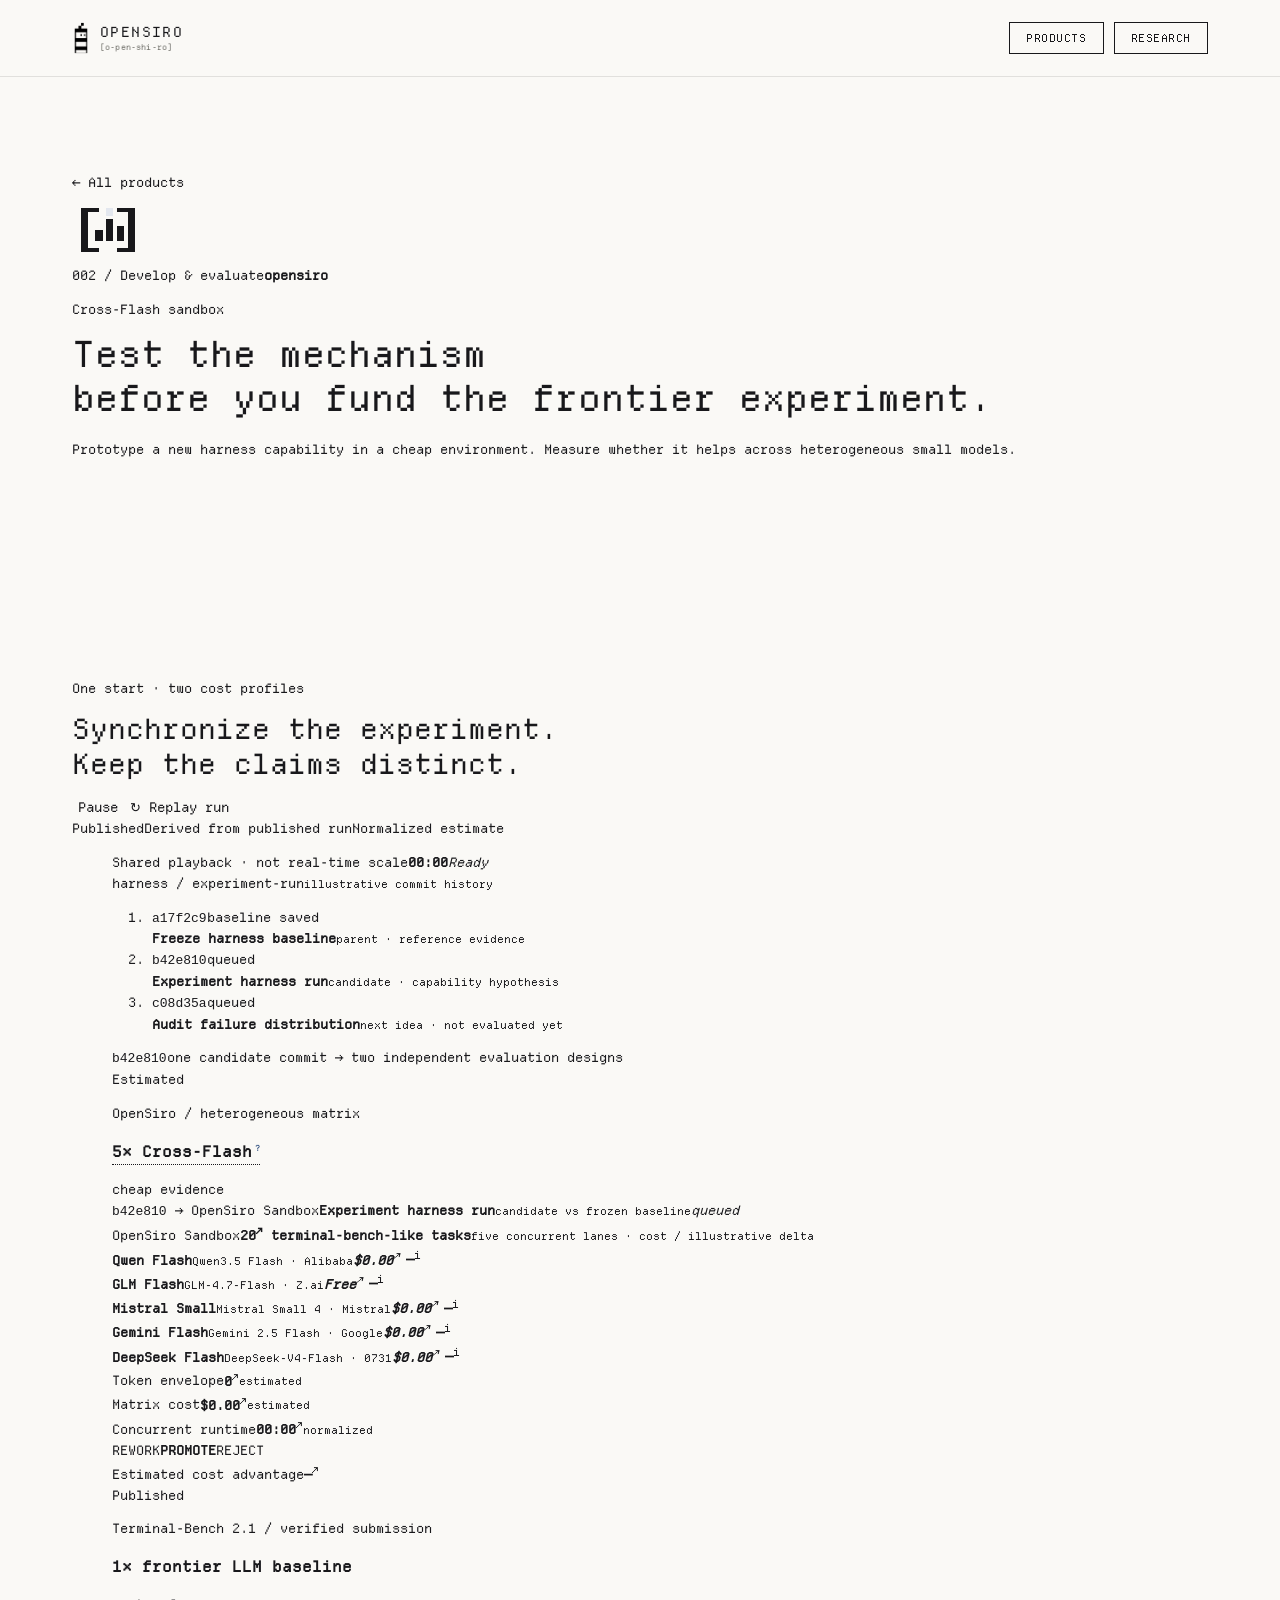
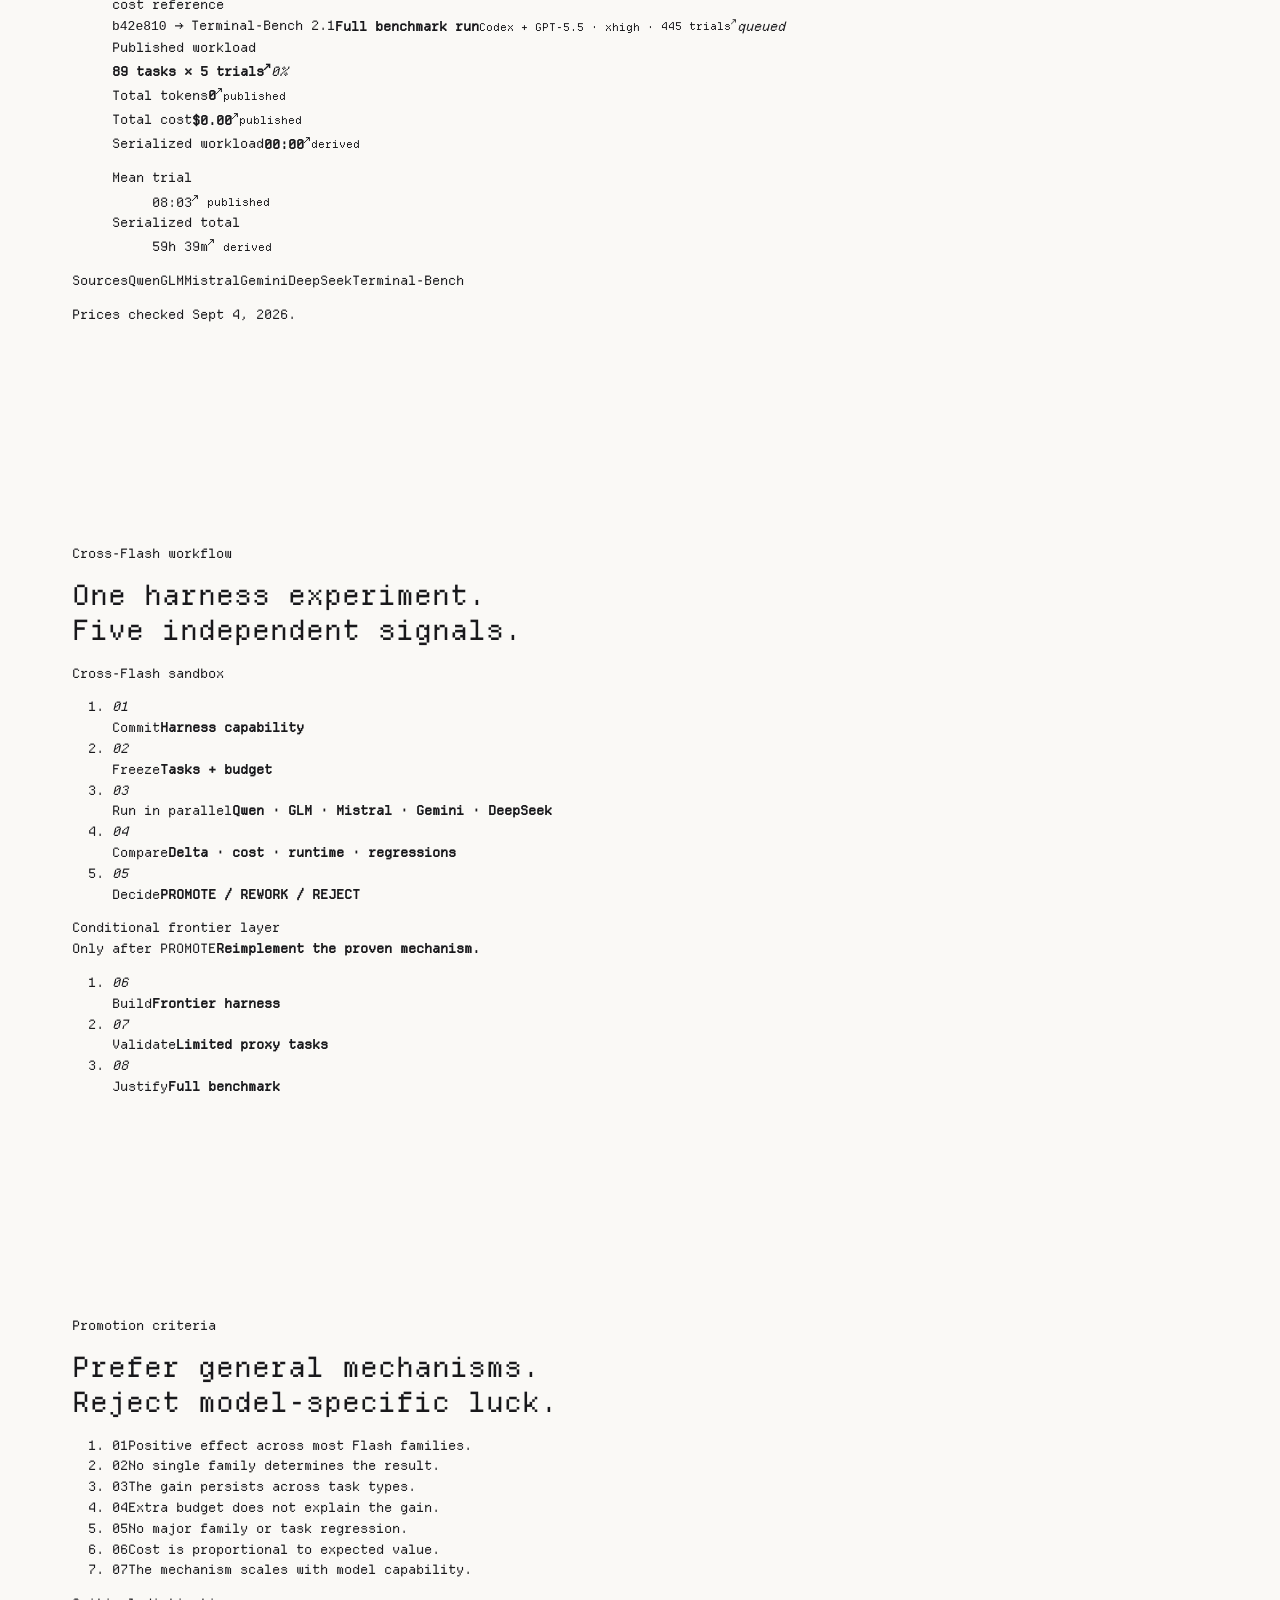
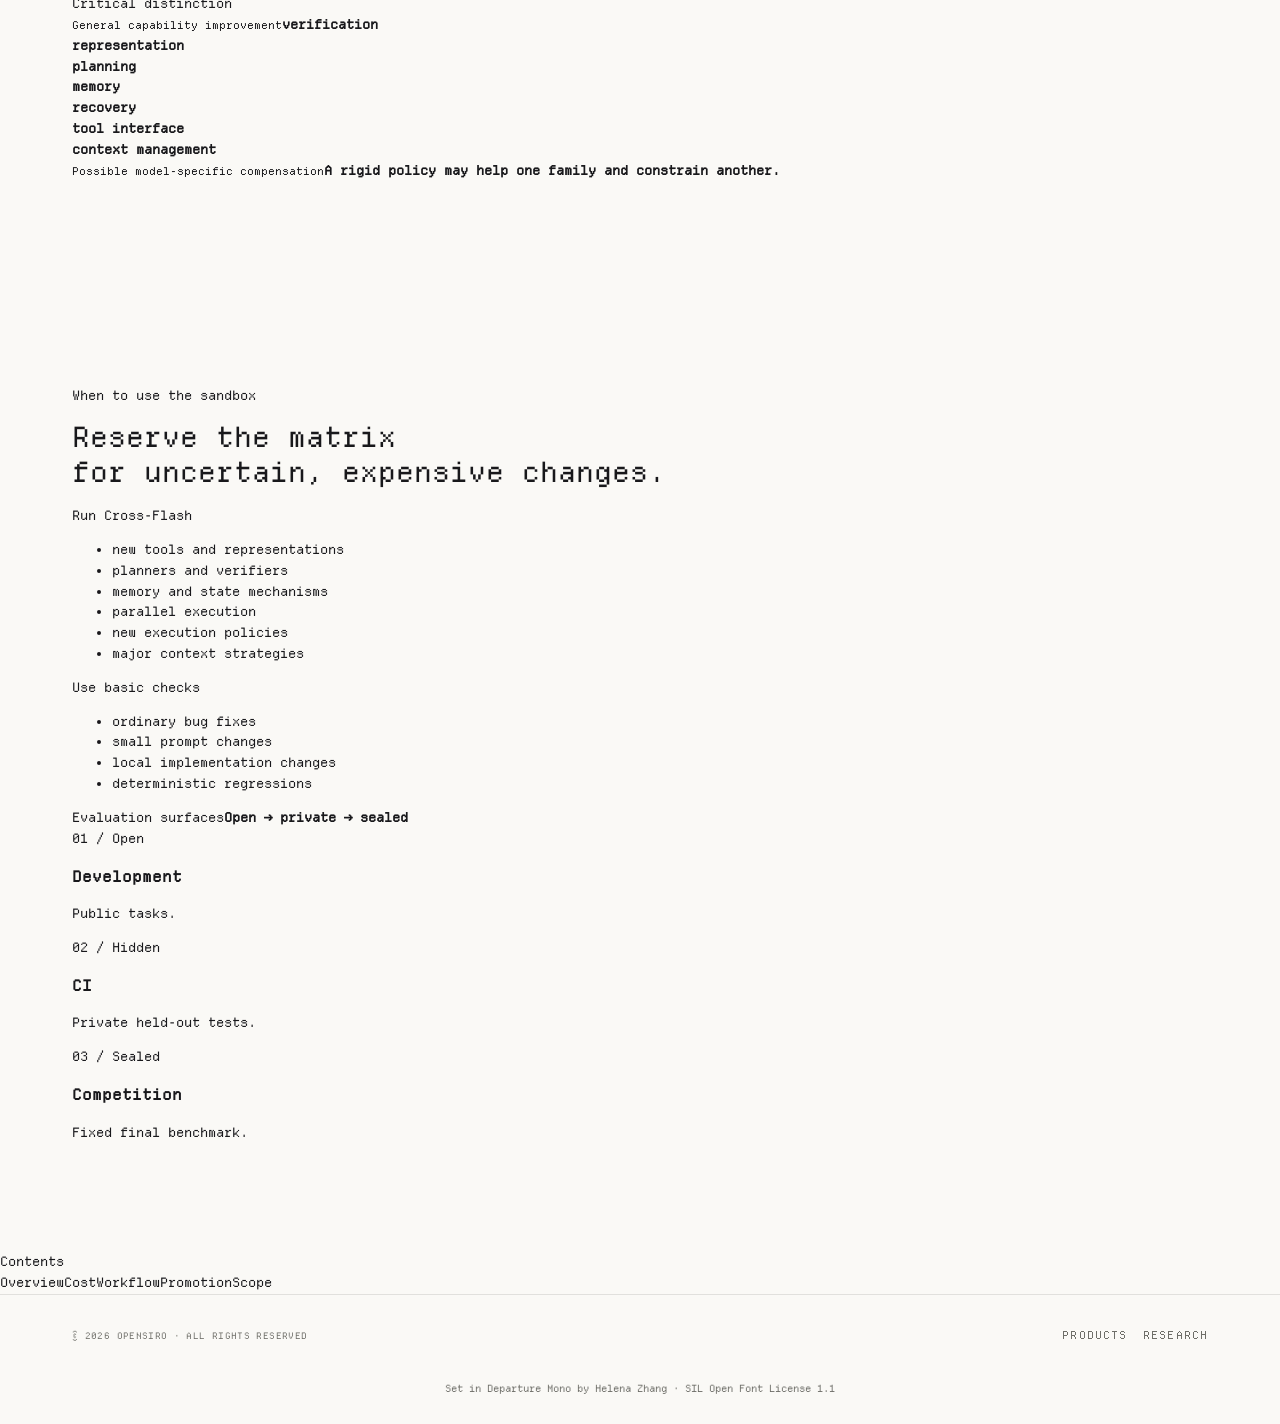
==== commit a572cbd5: "Remove OpenSiro development status" ====
--- a/opensiro.html
+++ b/opensiro.html
@@ -25,7 +25,7 @@
 <main id="main-content">
 <section class="os-hero" id="os-overview" aria-labelledby="os-title"><div class="wrap">
   <a class="os-back-link" href="products.html#opensiro">← All products</a>
-  <div class="os-product-line"><img src="assets/opensiro-mark.svg?v=20260903-pale-blue" width="72" height="72" alt=""><div><span>002 / Develop &amp; evaluate</span><strong>opensiro</strong></div><span class="os-status"><i></i>In development</span></div>
+  <div class="os-product-line"><img src="assets/opensiro-mark.svg?v=20260903-pale-blue" width="72" height="72" alt=""><div><span>002 / Develop &amp; evaluate</span><strong>opensiro</strong></div></div>
   <div class="os-hero-grid"><div class="os-hero-copy"><p class="os-kicker">Cross-Flash sandbox</p><h1 id="os-title">Test the mechanism<br><span>before you fund the frontier experiment.</span></h1><p class="os-lead">Prototype a new harness capability in a cheap environment. Measure whether it helps across heterogeneous small models.</p></div></div>
 </div></section>
 
--- a/globals.css
+++ b/globals.css
@@ -1,740 +1,718 @@
-/* =====================================================================
-   opensiro — globals.css
-   Monochrome monospace design language.
-   Warm off-white background, sharp corners, 1px hairline borders,
-   invert-on-hover, single monospace typeface (DepartureMono).
-   Shared across index.html, products.html, research.html.
-   ===================================================================== */
-
-@font-face{
-  font-family:'DepartureMono';
-  src:url('assets/DepartureMono-Regular.woff2') format('woff2'),
-      url('assets/DepartureMono-Regular.woff') format('woff');
-  font-weight:normal;
-  font-style:normal;
-  font-display:swap;
+/* =====================================================================
+   opensiro — globals.css
+   Monochrome monospace design language.
+   Warm off-white background, sharp corners, 1px hairline borders,
+   invert-on-hover, single monospace typeface (DepartureMono).
+   Shared across index.html, products.html, research.html.
+   ===================================================================== */
+
+@font-face{
+  font-family:'DepartureMono';
+  src:url('assets/DepartureMono-Regular.woff2') format('woff2'),
+      url('assets/DepartureMono-Regular.woff') format('woff');
+  font-weight:normal;
+  font-style:normal;
+  font-display:swap;
+}
+
+:root{
+  --bg:#faf9f6;            /* warm off-white, NOT #fff */
+  --ink:#18181b;           /* zinc-900 */
+  --muted:#6e6e68;
+  --muted-2:rgba(0,0,0,.8);
+  --hairline:rgba(0,0,0,.10);
+  --hairline-2:rgba(0,0,0,.18);
+  --tint:rgba(0,0,0,.04);  /* 4% section wash */
+  --accent:#9bafd2;        /* pale blue for artwork and decorative accents */
+  --accent-ink:#49658e;    /* readable blue for text and keyboard focus */
+  --ok:#16a34a;
+  --warn:#d97706;
+  --font:'DepartureMono',ui-monospace,'SF Mono',Menlo,Consolas,monospace;
+  --maxw:1200px;
+  --nav-h:64px;
+}
+
+/* ---------------------------------------------------------------- reset */
+*,*::before,*::after{box-sizing:border-box}
+html,body{margin:0;padding:0}
+html{scroll-behavior:smooth;-webkit-text-size-adjust:100%}
+body{
+  font-family:var(--font);
+  font-size:13px;
+  line-height:1.6;
+  letter-spacing:0;
+  color:var(--ink);
+  background:var(--bg);
+  -webkit-font-smoothing:antialiased;
+  -moz-osx-font-smoothing:grayscale;
+}
+button,input{font-family:inherit;color:inherit}
+button{cursor:pointer;border:0;background:none}
+a{color:inherit;text-decoration:none}
+img,svg{display:block;max-width:100%}
+::selection{background:var(--ink);color:var(--bg)}
+
+::-webkit-scrollbar{width:10px;height:10px}
+::-webkit-scrollbar-track{background:var(--bg)}
+::-webkit-scrollbar-thumb{background:var(--hairline-2)}
+::-webkit-scrollbar-thumb:hover{background:var(--ink)}
+
+/* keep numerals aligned */
+.num,.stat .v,.meta-row code{font-variant-numeric:tabular-nums}
+
+/* =====================================================================
+   Layout
+   ===================================================================== */
+.wrap{max-width:var(--maxw);margin:0 auto;padding:0 32px}
+.wrap-narrow{max-width:880px;margin:0 auto;padding:0 32px}
+
+section{padding:96px 0;position:relative}
+section.tint{background:var(--tint);border-top:1px solid var(--hairline);border-bottom:1px solid var(--hairline)}
+section.tight{padding:64px 0}
+
+@media (max-width:768px){
+  .wrap,.wrap-narrow{padding:0 20px}
+  section{padding:64px 0}
+}
+
+/* =====================================================================
+   Type scale
+   ===================================================================== */
+.eyebrow,.sec-label{
+  font-size:11px;
+  text-transform:uppercase;
+  letter-spacing:.3em;
+  color:var(--muted);
+  font-weight:normal;
+  text-align:center;
+  display:block;
+  margin:0 0 56px;
+}
+
+h1{font-size:clamp(26px,4.5vw,36px);line-height:1.2;letter-spacing:0;font-weight:500;margin:0 0 20px}
+h1.center,h2.center{text-align:center}
+h1 .muted{color:var(--muted)}
+h2{font-size:clamp(22px,3vw,28px);line-height:1.25;letter-spacing:0;font-weight:500;margin:0 0 16px}
+
+.lede{font-size:15px;line-height:1.65;color:var(--muted-2);max-width:560px}
+.lede.center{margin-left:auto;margin-right:auto;text-align:center}
+.lede b{color:var(--ink);font-weight:normal}
+
+@media (max-width:768px){
+  .eyebrow,.sec-label{margin-bottom:40px}
+}
+
+/* =====================================================================
+   Buttons — sharp-cornered hairline pills, invert on hover
+   ===================================================================== */
+/* nav stamp (28px tall) */
+.btn-stamp{
+  display:inline-flex;align-items:center;justify-content:center;gap:6px;
+  height:28px;padding:0 12px;
+  border:1px solid var(--ink);background:var(--bg);color:var(--ink);
+  font-size:11px;text-transform:uppercase;letter-spacing:.05em;line-height:1;
+  transition:background .2s,color .2s,border-color .2s;white-space:nowrap;
+}
+.btn-stamp:hover{background:var(--ink);color:var(--bg)}
+.btn-stamp.active{background:var(--ink);color:var(--bg)}
+
+/* primary CTA (36px tall) */
+.btn{
+  display:inline-flex;align-items:center;justify-content:center;gap:8px;
+  height:36px;padding:0 20px;
+  border:1px solid var(--ink);background:var(--ink);color:var(--bg);
+  font-size:12px;text-transform:uppercase;letter-spacing:.05em;line-height:1;
+  transition:background .2s,color .2s,border-color .2s;white-space:nowrap;
+}
+.btn:hover{background:var(--bg);color:var(--ink)}
+.btn.outline{background:var(--bg);color:var(--ink)}
+.btn.outline:hover{background:var(--ink);color:var(--bg)}
+.btn .arr{transition:transform .2s}
+.btn:hover .arr{transform:translateX(2px)}
+
+/* square icon button (36x36) */
+.btn-icon{
+  display:inline-flex;align-items:center;justify-content:center;
+  width:36px;height:36px;
+  border:1px solid var(--ink);background:var(--bg);color:var(--ink);
+  transition:background .2s,color .2s;flex:none;
+}
+.btn-icon:hover{background:var(--ink);color:var(--bg)}
+
+/* =====================================================================
+   Header / nav
+   ===================================================================== */
+.site-header{
+  position:sticky;top:0;z-index:50;
+  background:var(--bg);
+  border-bottom:1px solid var(--hairline);
+}
+.site-header .wrap{
+  display:flex;align-items:center;justify-content:space-between;gap:16px;
+  min-height:var(--nav-h);
+}
+.brand-wordmark{display:inline-flex;align-items:center;gap:9px;text-decoration:none;color:var(--ink)}
+.brand-mark{
+  display:inline-flex;align-items:center;justify-content:center;
+  width:20px;height:30px;flex:none;
+}
+.brand-logo{
+  width:18px;height:30px;object-fit:contain;
+}
+.brand-name{
+  font-size:14px;text-transform:uppercase;letter-spacing:.1em;line-height:1;
+}
+
+.nav-links{display:flex;align-items:center;gap:8px}
+.nav-links .btn-stamp{height:28px}
+
+/* =====================================================================
+   Hero
+   ===================================================================== */
+.hero{
+  min-height:calc(100vh - var(--nav-h));
+  display:flex;align-items:center;justify-content:center;
+  text-align:center;padding:64px 0;position:relative;
+}
+.hero .hero-inner{max-width:760px}
+.hero .hero-logo{
+  position:relative;width:96px;aspect-ratio:320 / 540;
+  margin:0 auto 40px;
+}
+.hero .hero-logo img{
+  position:absolute;inset:0;width:100%;height:100%;
+  object-fit:contain;object-position:center;
+}
+.hero .hero-logo-static{display:none}
+.hero h1{font-size:clamp(30px,5vw,44px);line-height:1.15;margin-bottom:24px}
+.hero .lede{margin-left:auto;margin-right:auto;max-width:560px}
+.hero .hero-cta{display:flex;gap:10px;justify-content:center;margin-top:36px;flex-wrap:wrap}
+.hero .hero-foot{
+  margin-top:48px;font-size:11px;text-transform:uppercase;letter-spacing:.2em;color:var(--muted);
+}
+
+@media (max-width:768px){
+  .hero{min-height:auto;padding:72px 0 80px}
+  .hero .hero-logo{width:76px;margin-bottom:32px}
+}
+
+@media (prefers-reduced-motion:reduce){
+  .hero .hero-logo-animated{display:none}
+  .hero .hero-logo-static{display:block}
+}
+
+/* =====================================================================
+   Product grid — centered blocks divided by hairlines (not cards)
+   ===================================================================== */
+.product-grid{
+  display:grid;grid-template-columns:1fr 1fr;
+  border-top:1px solid var(--hairline);border-bottom:1px solid var(--hairline);
+}
+.product-grid.single{grid-template-columns:1fr}
+.product-cell{
+  display:flex;align-items:center;justify-content:center;
+  padding:64px 32px;text-align:center;
+  border-right:1px solid var(--hairline);
+}
+.product-cell:last-child{border-right:0}
+.product-cell .cell-inner{max-width:360px}
+.product-cell .p-name{
+  font-size:22px;text-transform:uppercase;letter-spacing:.15em;line-height:1;
+  margin:0 0 14px;font-weight:500;
+}
+.product-cell .p-tag{
+  font-size:12px;text-transform:uppercase;letter-spacing:.15em;line-height:1.5;
+  color:var(--muted-2);margin:0 0 20px;
+}
+.product-cell .p-cta{display:flex;gap:8px;justify-content:center;flex-wrap:wrap}
+
+@media (max-width:820px){
+  .product-grid{grid-template-columns:1fr}
+  .product-cell{border-right:0;border-bottom:1px solid var(--hairline);padding:48px 24px}
+  .product-cell:last-child{border-bottom:0}
+}
+
+/* =====================================================================
+   Detail page blocks (products.html / research.html)
+   ===================================================================== */
+.detail{
+  padding:80px 0;border-bottom:1px solid var(--hairline);
+}
+.detail:last-of-type{border-bottom:0}
+.detail-head{
+  display:flex;align-items:baseline;gap:16px;flex-wrap:wrap;margin-bottom:28px;
+}
+.detail-head .d-name{
+  font-size:28px;text-transform:uppercase;letter-spacing:.1em;font-weight:500;line-height:1;
+}
+.detail-tag{
+  font-size:13px;text-transform:uppercase;letter-spacing:.1em;color:var(--muted-2);
+  margin:0 0 28px;line-height:1.6;
+}
+.detail-body{
+  display:grid;grid-template-columns:1.4fr 1fr;gap:48px;align-items:start;
+}
+.detail-prose p{font-size:13px;line-height:1.75;color:var(--muted-2);margin:0 0 18px}
+.detail-prose p:last-child{margin-bottom:0}
+.detail-prose p b{color:var(--ink);font-weight:normal}
+.detail-prose h3{
+  font-size:13px;text-transform:uppercase;letter-spacing:.15em;font-weight:500;
+  margin:28px 0 12px;color:var(--ink);
+}
+
+.detail-aside{
+  border:1px solid var(--hairline);padding:24px;
+}
+.detail-aside .as-label{
+  font-size:10px;text-transform:uppercase;letter-spacing:.2em;color:var(--muted);
+  margin-bottom:14px;
+}
+.meta-list{list-style:none;margin:0;padding:0}
+.meta-list li{
+  display:flex;justify-content:space-between;gap:16px;
+  padding:10px 0;border-top:1px solid var(--hairline);
+  font-size:12px;line-height:1.5;
+}
+.meta-list li:first-child{border-top:0}
+.meta-list .k{color:var(--muted);text-transform:uppercase;letter-spacing:.1em;font-size:11px}
+.meta-list .v{color:var(--ink);text-align:right}
+.meta-list code{font-family:var(--font);font-size:11px}
+
+.detail-actions{display:flex;gap:8px;flex-wrap:wrap;margin-top:24px}
+
+@media (max-width:820px){
+  .detail-body{grid-template-columns:1fr;gap:32px}
+}
+
+/* =====================================================================
+   Stat strip (used on landing)
+   ===================================================================== */
+.stat-strip{
+  display:flex;border-top:1px solid var(--hairline);border-bottom:1px solid var(--hairline);
+}
+.stat-strip .stat{
+  flex:1 1 0;padding:36px 24px;text-align:center;border-right:1px solid var(--hairline);
+}
+.stat-strip .stat:last-child{border-right:0}
+.stat .v{font-size:28px;line-height:1;font-weight:500;margin-bottom:10px}
+.stat .k{font-size:11px;text-transform:uppercase;letter-spacing:.15em;color:var(--muted)}
+@media (max-width:768px){
+  .stat-strip{flex-wrap:wrap}
+  .stat-strip .stat{flex:1 1 50%;border-bottom:1px solid var(--hairline)}
+  .stat-strip .stat:nth-child(2n){border-right:0}
+  .stat-strip .stat:nth-last-child(-n+2){border-bottom:0}
+}
+
+/* =====================================================================
+   CTA band
+   ===================================================================== */
+.cta-band{text-align:center;padding:96px 0}
+.cta-band .lede{margin-bottom:32px}
+
+/* =====================================================================
+   Footer
+   ===================================================================== */
+.site-footer{
+  border-top:1px solid var(--hairline);
+  padding:32px 0;
+}
+.site-footer .wrap{
+  display:flex;align-items:center;justify-content:space-between;gap:24px;flex-wrap:wrap;
+}
+.footer-copy{font-size:11px;text-transform:uppercase;letter-spacing:.1em;color:var(--muted)}
+.footer-links{display:flex;align-items:center;gap:16px;flex-wrap:wrap}
+.footer-links a{
+  font-size:11px;text-transform:uppercase;letter-spacing:.1em;color:var(--muted);
+  transition:color .15s;
+}
+.footer-links a:hover{color:var(--ink)}
+.footer-social{display:flex;gap:8px}
+.footer-social .btn-icon{width:32px;height:32px}
+.footer-font{
+  flex-basis:100%;width:100%;margin:10px 0 0;
+  font-size:10px;text-transform:uppercase;letter-spacing:.1em;color:var(--muted);text-align:center;
+}
+.footer-font a{color:inherit;transition:color .15s}
+.footer-font a:hover{color:var(--ink)}
+
+@media (max-width:600px){
+  .site-footer .wrap{flex-direction:column;text-align:center}
+}
+
+/* =====================================================================
+   Terminal block (kept minimal, monochrome)
+   ===================================================================== */
+.term{
+  border:1px solid var(--ink);background:var(--bg);
+}
+.term .bar{
+  display:flex;align-items:center;gap:10px;
+  padding:10px 14px;border-bottom:1px solid var(--hairline);
+}
+.term .file{font-size:11px;color:var(--muted);text-transform:lowercase;letter-spacing:0}
+.term pre{margin:0;padding:16px 18px;font-size:12px;line-height:1.8;color:var(--ink);overflow-x:auto}
+.term pre .c{color:var(--muted)}
+.term pre .p{color:var(--ink)}
+
+/* =====================================================================
+   Misc
+   ===================================================================== */
+hr.rule{border:0;border-top:1px solid var(--hairline);margin:0}
+.arrow-link{
+  display:inline-flex;align-items:center;gap:6px;
+  font-size:11px;text-transform:uppercase;letter-spacing:.1em;color:var(--ink);
+  border-bottom:1px solid var(--ink);padding-bottom:2px;
+  transition:gap .2s;
+}
+.arrow-link:hover{gap:10px}
+.arrow-link .arr{transition:transform .2s}
+
+.tag-inline{
+  display:inline-block;font-size:10px;text-transform:uppercase;letter-spacing:.2em;
+  color:var(--muted);border:1px solid var(--hairline);padding:3px 8px;line-height:1;
+}
+
+/* Stable mascot crop + pronunciation wordmark */
+.brand-wordmark{gap:10px}
+.brand-mark{width:18px;height:32px;overflow:hidden}
+.brand-logo{width:22px;height:32px;max-width:none;object-fit:contain;object-position:center;clip-path:inset(0 17%)}
+.brand-copy{display:inline-flex;flex-direction:column;align-items:flex-start;gap:4px;line-height:1}
+.brand-pronunciation{font-size:8px;line-height:1;letter-spacing:.02em;color:var(--muted);text-transform:none;white-space:nowrap}
+
+/* =====================================================================
+   2026 refresh — clear copy, living pixels, distinct product identities
+   ===================================================================== */
+:focus-visible{outline:2px solid var(--accent-ink);outline-offset:5px}
+[id]{scroll-margin-top:88px}
+.skip-link{position:fixed;top:8px;left:16px;z-index:100;background:var(--ink);color:var(--bg);padding:12px 18px;transform:translateY(-160%)}
+.skip-link:focus{transform:none}
+.muted{color:var(--muted)}
+.site-header{background:rgba(250,249,246,.96)}
+.site-header .wrap{min-height:76px}
+.nav-links{gap:10px}
+.nav-links .btn-stamp{height:32px;padding:0 16px}
+.btn,.btn-icon{min-height:44px;height:auto}
+.btn{padding:14px 20px;gap:18px;font-size:11px}
+.btn-icon{width:44px}
+.btn:hover,.btn:focus-visible{border-color:var(--accent);color:var(--accent-ink)}
+.btn.outline:hover,.btn.outline:focus-visible{background:var(--ink);color:var(--bg);border-color:var(--ink)}
+.text-link{font-size:11px;border-bottom:1px solid var(--hairline-2);padding:9px 0;transition:color .2s,border-color .2s}
+.text-link:hover{color:var(--accent-ink);border-color:var(--accent)}
+.hero-cta{display:flex;align-items:center;justify-content:center;gap:16px;flex-wrap:wrap}
+.eyebrow{letter-spacing:.15em;font-size:10px}
+.hero{isolation:isolate;overflow:hidden}
+.hero .hero-inner{position:relative;z-index:1;max-width:860px;width:100%}
+.home-hero{min-height:740px;min-height:min(850px,calc(100svh - 76px));padding:50px 0 82px}
+.hero .eyebrow{margin:0 0 28px}
+.hero .hero-logo{width:68px;margin:0 auto 24px}
+.hero h1{font-size:clamp(34px,4.5vw,58px);line-height:1.14;letter-spacing:-.055em;margin-bottom:22px}
+.hero h1 .muted{color:#85857e}
+.hero .lede{max-width:600px;font-size:14px;line-height:1.85;color:#55554f}
+.hero .hero-cta{margin-top:30px}
+.hero .hero-foot{display:inline-flex;align-items:center;gap:18px;margin:36px 0 0;font-size:9px;letter-spacing:.09em;padding:8px 0}
+.hero-foot:hover{color:var(--ink)}
+.hero-coordinate{position:absolute;bottom:24px;left:32px;right:32px;display:flex;justify-content:space-between;font-size:8px;letter-spacing:.12em;color:var(--muted)}
+.hero-vine{position:absolute;z-index:0;bottom:56px;width:clamp(115px,18vw,255px);height:80%;max-height:620px;pointer-events:none;image-rendering:pixelated}
+.vine-static{background:transparent url('assets/pixel-vine.png') center bottom / contain no-repeat}
+.vine-left{left:clamp(-40px,2vw,50px)}
+.vine-right{right:clamp(-40px,2vw,50px);transform:scaleX(-1)}
+.vine-growing svg{display:block;width:100%;height:100%;fill:currentColor;shape-rendering:crispEdges}
+.vine-petal,.vine-bud{fill:var(--accent)}
+.vine-flower-center{fill:var(--bg)}
+.vine-petal,.vine-bud,.vine-leaf{transform-origin:0 0}
+.vine-leaf.vine-unfolding{animation:vine-leaf-open .45s steps(7,end) both}
+.vine-bud.vine-unfolding{animation:vine-bud-open .3s steps(5,end) both}
+.vine-petal.vine-unfolding{animation:vine-petal-open .55s steps(8,end) both}
+.vines-ready .vine-unfolding{animation-play-state:paused}
+.vines-ready.vines-in-view .vine-unfolding{animation-play-state:running}
+@keyframes vine-leaf-open{0%{opacity:0;transform:scale(.1) rotate(30deg)}20%{opacity:1}100%{opacity:1;transform:scale(1) rotate(0)}}
+@keyframes vine-bud-open{0%{opacity:0;transform:scale(.2)}100%{opacity:1;transform:scale(1)}}
+@keyframes vine-petal-open{0%{opacity:0;transform:scale(.1) rotate(-25deg)}20%{opacity:1}100%{opacity:1;transform:scale(1) rotate(0)}}
+.hero-garden{position:absolute;z-index:0;left:50%;top:50%;width:min(760px,82%);height:88%;transform:translate(-50%,-50%);pointer-events:none;overflow:hidden;opacity:.65;mask-image:radial-gradient(ellipse 32% 35% at 50% 50%,#0004 15%,#000 100%)}
+.vine-center{width:100%;height:100%;color:#a8ada4}
+.vine-center .vine-petal,.vine-center .vine-bud{fill:var(--garden-bloom,#9bafd2)}
+.vine-center .vine-flower{transform-box:fill-box}
+.vine-stem{stroke:currentColor;stroke-width:2.4;stroke-linecap:square;stroke-linejoin:round;fill:none}
+.vine-feeler{stroke-width:1.8}
+.vine-tip{fill:currentColor}
+.home-hero h1,.home-hero .eyebrow,.home-hero .lede{text-shadow:0 0 8px var(--bg),0 0 14px var(--bg)}
+.vine-controls{display:flex;align-items:center;justify-content:center;gap:18px;margin:14px auto 0;color:var(--muted);font-size:9px}
+.vine-controls[hidden]{display:none}
+.vine-controls button{font:inherit;color:inherit;background:none;border:0;padding:8px 0;cursor:pointer;min-height:32px}
+.vine-controls button:hover{color:var(--accent-ink)}
+.vine-controls button:disabled{cursor:default;opacity:.5}
+@media(max-width:540px){.hero-garden{width:560px;max-width:none;opacity:.42}.vine-controls{margin-top:8px}.home-hero .hero-foot{margin-top:22px}}
+.page-hero{min-height:430px;padding:90px 0 72px;border-bottom:1px solid var(--hairline)}
+.page-hero .hero-vine{height:90%;bottom:0;max-width:190px}
+.page-hero .hero-cta{gap:30px}
+.section-heading{display:flex;align-items:center;justify-content:space-between;gap:24px;margin-bottom:44px}
+.section-heading .eyebrow{margin:0;text-align:left}
+.section-note{font-size:9px;letter-spacing:.04em;color:var(--muted)}
+.about-section{border-top:1px solid var(--hairline);border-bottom:1px solid var(--hairline);background:#f1f0eb;padding:76px 0 64px}
+.about-grid{display:grid;grid-template-columns:1.05fr 1fr;gap:80px;align-items:start}
+.about-grid h2{font-size:clamp(21px,2.5vw,30px);line-height:1.5;letter-spacing:-.045em;margin:0}
+.about-copy p{font-size:13px;line-height:1.9;margin:0 0 16px;color:#55554f}
+.about-copy p:last-child{margin-bottom:0}
+.process-grid{list-style:none;padding:0;margin:46px 0 0;display:grid;grid-template-columns:repeat(3,1fr);border-top:1px solid var(--hairline-2)}
+.process-grid li{padding:28px 32px 0 0}
+.process-grid li+li{padding-left:32px;border-left:1px solid var(--hairline-2)}
+.step-number{font-size:10px;color:var(--muted)}
+.process-grid h3{font-size:14px;font-weight:normal;margin:16px 0 10px}
+.process-grid p{font-size:12px;line-height:1.8;color:#55554f;margin:0}
+.products-section{padding:80px 0}
+.product-cell{padding:40px;text-align:left;align-items:stretch;justify-content:stretch}
+.product-cell:first-child{padding-left:0}
+.product-cell:last-child{padding-right:0}
+.product-cell .cell-inner{max-width:none;width:100%;display:flex;flex-direction:column;align-items:flex-start}
+.product-topline{display:flex;justify-content:space-between;align-items:flex-start;width:100%;margin-bottom:24px}
+.product-mark{width:72px;height:72px;flex:none;image-rendering:pixelated}
+.product-index{font-size:10px;color:var(--muted);padding-top:6px}
+.product-cell .p-name{font-size:30px;letter-spacing:-.05em;text-transform:none;margin-bottom:14px}
+.product-subtitle{font-size:12px;line-height:1.7;margin:0 0 14px;color:var(--ink)}
+.product-cell .p-tag{font-size:12px;line-height:1.9;text-transform:none;letter-spacing:0;color:#5a5a53;margin-bottom:28px;max-width:410px}
+.product-cell .p-cta{justify-content:flex-start;align-items:center;gap:20px;margin-top:auto}
+.arctic-section{position:relative;isolation:isolate;overflow:hidden;background:#eeefec;padding:64px 0 230px;border-top:1px solid var(--hairline)}
+.arctic-section>.wrap{position:relative;z-index:1}
+.arctic-preview{text-align:center;max-width:650px;margin:0 auto}
+.arctic-preview .product-mark{margin:0 auto 22px}
+.arctic-preview h2{font-size:clamp(38px,5vw,56px);letter-spacing:.08em;margin:0 0 12px}
+.arctic-headline{font-size:16px;margin:0 0 20px;letter-spacing:-.03em}
+.arctic-preview .lede{font-size:13px;line-height:1.9;margin:0 auto 26px;max-width:480px;color:#55554f}
+.arctic-caption{display:block;color:var(--muted);font-size:9px;letter-spacing:.08em;margin-top:30px}
+.arctic-mountains{position:absolute;z-index:0;bottom:-1px;left:0;width:100%;height:240px;background:var(--ink);-webkit-mask:url('assets/arctic-mountains.png') center bottom / 100% 100% no-repeat;mask:url('assets/arctic-mountains.png') center bottom / 100% 100% no-repeat;transition:background-color .6s ease;pointer-events:none}
+.arctic-section:hover .arctic-mountains,.arctic-section:focus-within .arctic-mountains{background:var(--accent)}
+.arctic-hero{min-height:780px;padding:64px 0 250px;display:block}
+.arctic-hero .hero-product-mark{width:90px;height:90px;margin:0 auto 24px}
+.arctic-hero h1{font-size:clamp(50px,7vw,80px);letter-spacing:.08em;margin-bottom:16px}
+.arctic-hero .lede{max-width:550px;font-size:13px}
+.detail{padding:72px 0}
+.detail-head{align-items:center;gap:24px;margin-bottom:30px}
+.detail-head .eyebrow{margin:0 0 12px;text-align:left;font-size:9px}
+.detail-head .d-name{margin:0;font-size:32px;text-transform:none;letter-spacing:-.05em}
+.detail-tag{text-transform:none;font-size:16px;letter-spacing:-.03em;margin-bottom:34px;max-width:650px}
+.opensiro-prose{max-width:720px}
+.detail-status{font-size:10px!important;text-transform:uppercase;letter-spacing:.1em;color:var(--muted);margin-top:28px!important}
+.detail-body{grid-template-columns:1.4fr 1fr;gap:80px}
+.detail-prose p{color:#55554f;line-height:1.9;font-size:13px}
+.detail-prose h3{font-size:12px;letter-spacing:0;text-transform:none;margin:28px 0 12px}
+.detail-aside{padding:28px;background:var(--bg)}
+.detail-aside .as-label{margin:0 0 16px}
+.meta-list .k{font-size:9px;letter-spacing:.04em}
+.meta-list .v{font-size:11px}
+.detail-actions .btn{font-size:10px;white-space:normal;line-height:1.5}
+.research-question{font-size:clamp(22px,3vw,34px);line-height:1.5;letter-spacing:-.045em;max-width:960px;margin-bottom:44px}
+.detail-prose .research-expansion{font-size:10px;border-top:1px solid var(--hairline);padding-top:20px;margin-top:28px}
+.stat-strip .stat{padding:28px 16px}
+.stat .v{font-size:34px;letter-spacing:-.04em}
+.stat .v span{font-size:17px}
+.stat .k{font-size:9px;line-height:1.7;letter-spacing:.05em}
+.cta-band .eyebrow{margin-bottom:26px}
+.cta-band h2{font-size:26px;letter-spacing:-.04em}
+.cta-band .lede{font-size:12px;color:#55554f;line-height:1.9;margin-bottom:28px}
+.footer-copy{font-size:9px;letter-spacing:.04em}
+.footer-font{text-transform:none;letter-spacing:0;line-height:1.9}
+
+@media(min-width:1600px){.hero-vine{width:300px;max-height:680px}.vine-left{left:calc((100vw - 1440px)/2)}.vine-right{right:calc((100vw - 1440px)/2)}}
+@media(max-width:1000px){
+  .hero-vine{opacity:.65;width:145px}.vine-left{left:-30px}.vine-right{right:-30px}
+  .about-grid,.detail-body{gap:40px}
+  .product-cell{padding:32px}
 }
-
-:root{
-  --bg:#faf9f6;            /* warm off-white, NOT #fff */
-  --ink:#18181b;           /* zinc-900 */
-  --muted:#6e6e68;
-  --muted-2:rgba(0,0,0,.8);
-  --hairline:rgba(0,0,0,.10);
-  --hairline-2:rgba(0,0,0,.18);
-  --tint:rgba(0,0,0,.04);  /* 4% section wash */
-  --accent:#9bafd2;        /* pale blue for artwork and decorative accents */
-  --accent-ink:#49658e;    /* readable blue for text and keyboard focus */
-  --ok:#16a34a;
-  --warn:#d97706;
-  --font:'DepartureMono',ui-monospace,'SF Mono',Menlo,Consolas,monospace;
-  --maxw:1200px;
-  --nav-h:64px;
-}
-
-/* ---------------------------------------------------------------- reset */
-*,*::before,*::after{box-sizing:border-box}
-html,body{margin:0;padding:0}
-html{scroll-behavior:smooth;-webkit-text-size-adjust:100%}
-body{
-  font-family:var(--font);
-  font-size:13px;
-  line-height:1.6;
-  letter-spacing:0;
-  color:var(--ink);
-  background:var(--bg);
-  -webkit-font-smoothing:antialiased;
-  -moz-osx-font-smoothing:grayscale;
-}
-button,input{font-family:inherit;color:inherit}
-button{cursor:pointer;border:0;background:none}
-a{color:inherit;text-decoration:none}
-img,svg{display:block;max-width:100%}
-::selection{background:var(--ink);color:var(--bg)}
-
-::-webkit-scrollbar{width:10px;height:10px}
-::-webkit-scrollbar-track{background:var(--bg)}
-::-webkit-scrollbar-thumb{background:var(--hairline-2)}
-::-webkit-scrollbar-thumb:hover{background:var(--ink)}
-
-/* keep numerals aligned */
-.num,.stat .v,.meta-row code{font-variant-numeric:tabular-nums}
-
-/* =====================================================================
-   Layout
-   ===================================================================== */
-.wrap{max-width:var(--maxw);margin:0 auto;padding:0 32px}
-.wrap-narrow{max-width:880px;margin:0 auto;padding:0 32px}
-
-section{padding:96px 0;position:relative}
-section.tint{background:var(--tint);border-top:1px solid var(--hairline);border-bottom:1px solid var(--hairline)}
-section.tight{padding:64px 0}
-
-@media (max-width:768px){
-  .wrap,.wrap-narrow{padding:0 20px}
-  section{padding:64px 0}
-}
-
-/* =====================================================================
-   Type scale
-   ===================================================================== */
-.eyebrow,.sec-label{
-  font-size:11px;
-  text-transform:uppercase;
-  letter-spacing:.3em;
-  color:var(--muted);
-  font-weight:normal;
-  text-align:center;
-  display:block;
-  margin:0 0 56px;
-}
-
-h1{font-size:clamp(26px,4.5vw,36px);line-height:1.2;letter-spacing:0;font-weight:500;margin:0 0 20px}
-h1.center,h2.center{text-align:center}
-h1 .muted{color:var(--muted)}
-h2{font-size:clamp(22px,3vw,28px);line-height:1.25;letter-spacing:0;font-weight:500;margin:0 0 16px}
-
-.lede{font-size:15px;line-height:1.65;color:var(--muted-2);max-width:560px}
-.lede.center{margin-left:auto;margin-right:auto;text-align:center}
-.lede b{color:var(--ink);font-weight:normal}
-
-@media (max-width:768px){
-  .eyebrow,.sec-label{margin-bottom:40px}
-}
-
-/* =====================================================================
-   Buttons — sharp-cornered hairline pills, invert on hover
-   ===================================================================== */
-/* nav stamp (28px tall) */
-.btn-stamp{
-  display:inline-flex;align-items:center;justify-content:center;gap:6px;
-  height:28px;padding:0 12px;
-  border:1px solid var(--ink);background:var(--bg);color:var(--ink);
-  font-size:11px;text-transform:uppercase;letter-spacing:.05em;line-height:1;
-  transition:background .2s,color .2s,border-color .2s;white-space:nowrap;
-}
-.btn-stamp:hover{background:var(--ink);color:var(--bg)}
-.btn-stamp.active{background:var(--ink);color:var(--bg)}
-
-/* primary CTA (36px tall) */
-.btn{
-  display:inline-flex;align-items:center;justify-content:center;gap:8px;
-  height:36px;padding:0 20px;
-  border:1px solid var(--ink);background:var(--ink);color:var(--bg);
-  font-size:12px;text-transform:uppercase;letter-spacing:.05em;line-height:1;
-  transition:background .2s,color .2s,border-color .2s;white-space:nowrap;
-}
-.btn:hover{background:var(--bg);color:var(--ink)}
-.btn.outline{background:var(--bg);color:var(--ink)}
-.btn.outline:hover{background:var(--ink);color:var(--bg)}
-.btn .arr{transition:transform .2s}
-.btn:hover .arr{transform:translateX(2px)}
-
-/* square icon button (36x36) */
-.btn-icon{
-  display:inline-flex;align-items:center;justify-content:center;
-  width:36px;height:36px;
-  border:1px solid var(--ink);background:var(--bg);color:var(--ink);
-  transition:background .2s,color .2s;flex:none;
-}
-.btn-icon:hover{background:var(--ink);color:var(--bg)}
-
-/* =====================================================================
-   Header / nav
-   ===================================================================== */
-.site-header{
-  position:sticky;top:0;z-index:50;
-  background:var(--bg);
-  border-bottom:1px solid var(--hairline);
-}
-.site-header .wrap{
-  display:flex;align-items:center;justify-content:space-between;gap:16px;
-  min-height:var(--nav-h);
-}
-.brand-wordmark{display:inline-flex;align-items:center;gap:9px;text-decoration:none;color:var(--ink)}
-.brand-mark{
-  display:inline-flex;align-items:center;justify-content:center;
-  width:20px;height:30px;flex:none;
-}
-.brand-logo{
-  width:18px;height:30px;object-fit:contain;
-}
-.brand-name{
-  font-size:14px;text-transform:uppercase;letter-spacing:.1em;line-height:1;
-}
-
-.nav-links{display:flex;align-items:center;gap:8px}
-.nav-links .btn-stamp{height:28px}
-
-/* =====================================================================
-   Hero
-   ===================================================================== */
-.hero{
-  min-height:calc(100vh - var(--nav-h));
-  display:flex;align-items:center;justify-content:center;
-  text-align:center;padding:64px 0;position:relative;
-}
-.hero .hero-inner{max-width:760px}
-.hero .hero-logo{
-  position:relative;width:96px;aspect-ratio:320 / 540;
-  margin:0 auto 40px;
-}
-.hero .hero-logo img{
-  position:absolute;inset:0;width:100%;height:100%;
-  object-fit:contain;object-position:center;
-}
-.hero .hero-logo-static{display:none}
-.hero h1{font-size:clamp(30px,5vw,44px);line-height:1.15;margin-bottom:24px}
-.hero .lede{margin-left:auto;margin-right:auto;max-width:560px}
-.hero .hero-cta{display:flex;gap:10px;justify-content:center;margin-top:36px;flex-wrap:wrap}
-.hero .hero-foot{
-  margin-top:48px;font-size:11px;text-transform:uppercase;letter-spacing:.2em;color:var(--muted);
-}
-
-@media (max-width:768px){
-  .hero{min-height:auto;padding:72px 0 80px}
-  .hero .hero-logo{width:76px;margin-bottom:32px}
-}
-
-@media (prefers-reduced-motion:reduce){
-  .hero .hero-logo-animated{display:none}
-  .hero .hero-logo-static{display:block}
-}
-
-/* =====================================================================
-   Product grid — centered blocks divided by hairlines (not cards)
-   ===================================================================== */
-.product-grid{
-  display:grid;grid-template-columns:1fr 1fr;
-  border-top:1px solid var(--hairline);border-bottom:1px solid var(--hairline);
-}
-.product-grid.single{grid-template-columns:1fr}
-.product-cell{
-  display:flex;align-items:center;justify-content:center;
-  padding:64px 32px;text-align:center;
-  border-right:1px solid var(--hairline);
-}
-.product-cell:last-child{border-right:0}
-.product-cell .cell-inner{max-width:360px}
-.product-cell .p-name{
-  font-size:22px;text-transform:uppercase;letter-spacing:.15em;line-height:1;
-  margin:0 0 14px;font-weight:500;
-}
-.product-cell .p-tag{
-  font-size:12px;text-transform:uppercase;letter-spacing:.15em;line-height:1.5;
-  color:var(--muted-2);margin:0 0 20px;
-}
-.product-cell .p-status{
-  display:inline-flex;align-items:center;gap:8px;
-  font-size:11px;text-transform:uppercase;letter-spacing:.2em;color:var(--muted-2);
-  margin-bottom:28px;
-}
-.product-cell .p-status .dot{width:6px;height:6px;border-radius:50%;background:var(--ink);flex:none}
-.product-cell .p-status.alpha .dot{background:var(--warn)}
-.product-cell .p-status.research .dot{background:var(--accent)}
-.product-cell .p-cta{display:flex;gap:8px;justify-content:center;flex-wrap:wrap}
-
-@media (max-width:820px){
-  .product-grid{grid-template-columns:1fr}
-  .product-cell{border-right:0;border-bottom:1px solid var(--hairline);padding:48px 24px}
-  .product-cell:last-child{border-bottom:0}
-}
-
-/* =====================================================================
-   Detail page blocks (products.html / research.html)
-   ===================================================================== */
-.detail{
-  padding:80px 0;border-bottom:1px solid var(--hairline);
-}
-.detail:last-of-type{border-bottom:0}
-.detail-head{
-  display:flex;align-items:baseline;gap:16px;flex-wrap:wrap;margin-bottom:28px;
-}
-.detail-head .d-name{
-  font-size:28px;text-transform:uppercase;letter-spacing:.1em;font-weight:500;line-height:1;
-}
-.detail-head .d-status{
-  font-size:11px;text-transform:uppercase;letter-spacing:.2em;color:var(--muted);
-  display:inline-flex;align-items:center;gap:8px;
-}
-.detail-head .d-status .dot{width:6px;height:6px;border-radius:50%;background:var(--warn)}
-.detail-tag{
-  font-size:13px;text-transform:uppercase;letter-spacing:.1em;color:var(--muted-2);
-  margin:0 0 28px;line-height:1.6;
-}
-.detail-body{
-  display:grid;grid-template-columns:1.4fr 1fr;gap:48px;align-items:start;
-}
-.detail-prose p{font-size:13px;line-height:1.75;color:var(--muted-2);margin:0 0 18px}
-.detail-prose p:last-child{margin-bottom:0}
-.detail-prose p b{color:var(--ink);font-weight:normal}
-.detail-prose h3{
-  font-size:13px;text-transform:uppercase;letter-spacing:.15em;font-weight:500;
-  margin:28px 0 12px;color:var(--ink);
-}
-
-.detail-aside{
-  border:1px solid var(--hairline);padding:24px;
-}
-.detail-aside .as-label{
-  font-size:10px;text-transform:uppercase;letter-spacing:.2em;color:var(--muted);
-  margin-bottom:14px;
-}
-.meta-list{list-style:none;margin:0;padding:0}
-.meta-list li{
-  display:flex;justify-content:space-between;gap:16px;
-  padding:10px 0;border-top:1px solid var(--hairline);
-  font-size:12px;line-height:1.5;
-}
-.meta-list li:first-child{border-top:0}
-.meta-list .k{color:var(--muted);text-transform:uppercase;letter-spacing:.1em;font-size:11px}
-.meta-list .v{color:var(--ink);text-align:right}
-.meta-list code{font-family:var(--font);font-size:11px}
-
-.detail-actions{display:flex;gap:8px;flex-wrap:wrap;margin-top:24px}
-
-@media (max-width:820px){
-  .detail-body{grid-template-columns:1fr;gap:32px}
-}
-
-/* =====================================================================
-   Stat strip (used on landing)
-   ===================================================================== */
-.stat-strip{
-  display:flex;border-top:1px solid var(--hairline);border-bottom:1px solid var(--hairline);
-}
-.stat-strip .stat{
-  flex:1 1 0;padding:36px 24px;text-align:center;border-right:1px solid var(--hairline);
-}
-.stat-strip .stat:last-child{border-right:0}
-.stat .v{font-size:28px;line-height:1;font-weight:500;margin-bottom:10px}
-.stat .k{font-size:11px;text-transform:uppercase;letter-spacing:.15em;color:var(--muted)}
-@media (max-width:768px){
-  .stat-strip{flex-wrap:wrap}
-  .stat-strip .stat{flex:1 1 50%;border-bottom:1px solid var(--hairline)}
-  .stat-strip .stat:nth-child(2n){border-right:0}
-  .stat-strip .stat:nth-last-child(-n+2){border-bottom:0}
-}
-
-/* =====================================================================
-   CTA band
-   ===================================================================== */
-.cta-band{text-align:center;padding:96px 0}
-.cta-band .lede{margin-bottom:32px}
-
-/* =====================================================================
-   Footer
-   ===================================================================== */
-.site-footer{
-  border-top:1px solid var(--hairline);
-  padding:32px 0;
-}
-.site-footer .wrap{
-  display:flex;align-items:center;justify-content:space-between;gap:24px;flex-wrap:wrap;
-}
-.footer-copy{font-size:11px;text-transform:uppercase;letter-spacing:.1em;color:var(--muted)}
-.footer-links{display:flex;align-items:center;gap:16px;flex-wrap:wrap}
-.footer-links a{
-  font-size:11px;text-transform:uppercase;letter-spacing:.1em;color:var(--muted);
-  transition:color .15s;
-}
-.footer-links a:hover{color:var(--ink)}
-.footer-social{display:flex;gap:8px}
-.footer-social .btn-icon{width:32px;height:32px}
-.footer-font{
-  flex-basis:100%;width:100%;margin:10px 0 0;
-  font-size:10px;text-transform:uppercase;letter-spacing:.1em;color:var(--muted);text-align:center;
-}
-.footer-font a{color:inherit;transition:color .15s}
-.footer-font a:hover{color:var(--ink)}
-
-@media (max-width:600px){
-  .site-footer .wrap{flex-direction:column;text-align:center}
-}
-
-/* =====================================================================
-   Terminal block (kept minimal, monochrome)
-   ===================================================================== */
-.term{
-  border:1px solid var(--ink);background:var(--bg);
-}
-.term .bar{
-  display:flex;align-items:center;gap:10px;
-  padding:10px 14px;border-bottom:1px solid var(--hairline);
-}
-.term .file{font-size:11px;color:var(--muted);text-transform:lowercase;letter-spacing:0}
-.term pre{margin:0;padding:16px 18px;font-size:12px;line-height:1.8;color:var(--ink);overflow-x:auto}
-.term pre .c{color:var(--muted)}
-.term pre .p{color:var(--ink)}
-
-/* =====================================================================
-   Misc
-   ===================================================================== */
-hr.rule{border:0;border-top:1px solid var(--hairline);margin:0}
-.arrow-link{
-  display:inline-flex;align-items:center;gap:6px;
-  font-size:11px;text-transform:uppercase;letter-spacing:.1em;color:var(--ink);
-  border-bottom:1px solid var(--ink);padding-bottom:2px;
-  transition:gap .2s;
-}
-.arrow-link:hover{gap:10px}
-.arrow-link .arr{transition:transform .2s}
-
-.tag-inline{
-  display:inline-block;font-size:10px;text-transform:uppercase;letter-spacing:.2em;
-  color:var(--muted);border:1px solid var(--hairline);padding:3px 8px;line-height:1;
-}
-
-/* Stable mascot crop + pronunciation wordmark */
-.brand-wordmark{gap:10px}
-.brand-mark{width:18px;height:32px;overflow:hidden}
-.brand-logo{width:22px;height:32px;max-width:none;object-fit:contain;object-position:center;clip-path:inset(0 17%)}
-.brand-copy{display:inline-flex;flex-direction:column;align-items:flex-start;gap:4px;line-height:1}
-.brand-pronunciation{font-size:8px;line-height:1;letter-spacing:.02em;color:var(--muted);text-transform:none;white-space:nowrap}
-
-/* =====================================================================
-   2026 refresh — clear copy, living pixels, distinct product identities
-   ===================================================================== */
-:focus-visible{outline:2px solid var(--accent-ink);outline-offset:5px}
-[id]{scroll-margin-top:88px}
-.skip-link{position:fixed;top:8px;left:16px;z-index:100;background:var(--ink);color:var(--bg);padding:12px 18px;transform:translateY(-160%)}
-.skip-link:focus{transform:none}
-.muted{color:var(--muted)}
-.site-header{background:rgba(250,249,246,.96)}
-.site-header .wrap{min-height:76px}
-.nav-links{gap:10px}
-.nav-links .btn-stamp{height:32px;padding:0 16px}
-.btn,.btn-icon{min-height:44px;height:auto}
-.btn{padding:14px 20px;gap:18px;font-size:11px}
-.btn-icon{width:44px}
-.btn:hover,.btn:focus-visible{border-color:var(--accent);color:var(--accent-ink)}
-.btn.outline:hover,.btn.outline:focus-visible{background:var(--ink);color:var(--bg);border-color:var(--ink)}
-.text-link{font-size:11px;border-bottom:1px solid var(--hairline-2);padding:9px 0;transition:color .2s,border-color .2s}
-.text-link:hover{color:var(--accent-ink);border-color:var(--accent)}
-.hero-cta{display:flex;align-items:center;justify-content:center;gap:16px;flex-wrap:wrap}
-.eyebrow{letter-spacing:.15em;font-size:10px}
-.hero{isolation:isolate;overflow:hidden}
-.hero .hero-inner{position:relative;z-index:1;max-width:860px;width:100%}
-.home-hero{min-height:740px;min-height:min(850px,calc(100svh - 76px));padding:50px 0 82px}
-.hero .eyebrow{margin:0 0 28px}
-.hero .hero-logo{width:68px;margin:0 auto 24px}
-.hero h1{font-size:clamp(34px,4.5vw,58px);line-height:1.14;letter-spacing:-.055em;margin-bottom:22px}
-.hero h1 .muted{color:#85857e}
-.hero .lede{max-width:600px;font-size:14px;line-height:1.85;color:#55554f}
-.hero .hero-cta{margin-top:30px}
-.hero .hero-foot{display:inline-flex;align-items:center;gap:18px;margin:36px 0 0;font-size:9px;letter-spacing:.09em;padding:8px 0}
-.hero-foot:hover{color:var(--ink)}
-.hero-coordinate{position:absolute;bottom:24px;left:32px;right:32px;display:flex;justify-content:space-between;font-size:8px;letter-spacing:.12em;color:var(--muted)}
-.hero-vine{position:absolute;z-index:0;bottom:56px;width:clamp(115px,18vw,255px);height:80%;max-height:620px;pointer-events:none;image-rendering:pixelated}
-.vine-static{background:var(--ink);-webkit-mask:url('assets/pixel-vine.png') center bottom / contain no-repeat;mask:url('assets/pixel-vine.png') center bottom / contain no-repeat}
-.vine-left{left:clamp(-40px,2vw,50px)}
-.vine-right{right:clamp(-40px,2vw,50px);transform:scaleX(-1)}
-.vine-growing svg{display:block;width:100%;height:100%;fill:currentColor;shape-rendering:crispEdges}
-.vine-petal,.vine-bud{fill:var(--accent)}
-.vine-flower-center{fill:var(--bg)}
-.vine-petal,.vine-bud,.vine-leaf{transform-origin:0 0}
-.vine-leaf.vine-unfolding{animation:vine-leaf-open .45s steps(7,end) both}
-.vine-bud.vine-unfolding{animation:vine-bud-open .3s steps(5,end) both}
-.vine-petal.vine-unfolding{animation:vine-petal-open .55s steps(8,end) both}
-.vines-ready .vine-unfolding{animation-play-state:paused}
-.vines-ready.vines-in-view .vine-unfolding{animation-play-state:running}
-@keyframes vine-leaf-open{0%{opacity:0;transform:scale(.1) rotate(30deg)}20%{opacity:1}100%{opacity:1;transform:scale(1) rotate(0)}}
-@keyframes vine-bud-open{0%{opacity:0;transform:scale(.2)}100%{opacity:1;transform:scale(1)}}
-@keyframes vine-petal-open{0%{opacity:0;transform:scale(.1) rotate(-25deg)}20%{opacity:1}100%{opacity:1;transform:scale(1) rotate(0)}}
-.hero-garden{position:absolute;z-index:0;left:50%;top:50%;width:min(760px,82%);height:88%;transform:translate(-50%,-50%);pointer-events:none;overflow:hidden;opacity:.65;mask-image:radial-gradient(ellipse 32% 35% at 50% 50%,#0004 15%,#000 100%)}
-.vine-center{width:100%;height:100%;color:#a8ada4}
-.vine-center .vine-petal,.vine-center .vine-bud{fill:var(--garden-bloom,#9bafd2)}
-.vine-center .vine-flower{transform-box:fill-box}
-.vine-stem{stroke:currentColor;stroke-width:2.4;stroke-linecap:square;stroke-linejoin:round;fill:none}
-.vine-feeler{stroke-width:1.8}
-.vine-tip{fill:currentColor}
-.home-hero h1,.home-hero .eyebrow,.home-hero .lede{text-shadow:0 0 8px var(--bg),0 0 14px var(--bg)}
-.vine-controls{display:flex;align-items:center;justify-content:center;gap:18px;margin:14px auto 0;color:var(--muted);font-size:9px}
-.vine-controls[hidden]{display:none}
-.vine-controls button{font:inherit;color:inherit;background:none;border:0;padding:8px 0;cursor:pointer;min-height:32px}
-.vine-controls button:hover{color:var(--accent-ink)}
-.vine-controls button:disabled{cursor:default;opacity:.5}
-@media(max-width:540px){.hero-garden{width:560px;max-width:none;opacity:.42}.vine-controls{margin-top:8px}.home-hero .hero-foot{margin-top:22px}}
-.page-hero{min-height:430px;padding:90px 0 72px;border-bottom:1px solid var(--hairline)}
-.page-hero .hero-vine{height:90%;bottom:0;max-width:190px}
-.page-hero .hero-cta{gap:30px}
-.section-heading{display:flex;align-items:center;justify-content:space-between;gap:24px;margin-bottom:44px}
-.section-heading .eyebrow{margin:0;text-align:left}
-.section-note{font-size:9px;letter-spacing:.04em;color:var(--muted)}
-.about-section{border-top:1px solid var(--hairline);border-bottom:1px solid var(--hairline);background:#f1f0eb;padding:76px 0 64px}
-.about-grid{display:grid;grid-template-columns:1.05fr 1fr;gap:80px;align-items:start}
-.about-grid h2{font-size:clamp(21px,2.5vw,30px);line-height:1.5;letter-spacing:-.045em;margin:0}
-.about-copy p{font-size:13px;line-height:1.9;margin:0 0 16px;color:#55554f}
-.about-copy p:last-child{margin-bottom:0}
-.process-grid{list-style:none;padding:0;margin:46px 0 0;display:grid;grid-template-columns:repeat(3,1fr);border-top:1px solid var(--hairline-2)}
-.process-grid li{padding:28px 32px 0 0}
-.process-grid li+li{padding-left:32px;border-left:1px solid var(--hairline-2)}
-.step-number{font-size:10px;color:var(--muted)}
-.process-grid h3{font-size:14px;font-weight:normal;margin:16px 0 10px}
-.process-grid p{font-size:12px;line-height:1.8;color:#55554f;margin:0}
-.products-section{padding:80px 0}
-.product-cell{padding:40px;text-align:left;align-items:stretch;justify-content:stretch}
-.product-cell:first-child{padding-left:0}
-.product-cell:last-child{padding-right:0}
-.product-cell .cell-inner{max-width:none;width:100%;display:flex;flex-direction:column;align-items:flex-start}
-.product-topline{display:flex;justify-content:space-between;align-items:flex-start;width:100%;margin-bottom:24px}
-.product-mark{width:72px;height:72px;flex:none;image-rendering:pixelated}
-.product-index{font-size:10px;color:var(--muted);padding-top:6px}
-.product-cell .p-name{font-size:30px;letter-spacing:-.05em;text-transform:none;margin-bottom:14px}
-.product-subtitle{font-size:12px;line-height:1.7;margin:0 0 14px;color:var(--ink)}
-.product-cell .p-tag{font-size:12px;line-height:1.9;text-transform:none;letter-spacing:0;color:#5a5a53;margin-bottom:28px;max-width:410px}
-.p-status,.product-cell .p-status{display:inline-flex;align-items:center;gap:8px;font-size:9px;line-height:1.5;text-transform:uppercase;letter-spacing:.1em;color:var(--muted);margin:0 0 18px}
-.p-status .dot,.d-status .dot{width:5px;height:5px;border-radius:0;background:var(--ink);flex:none}
-.dot.live,.product-cell .p-status .dot.live,.detail-head .d-status .dot.live{background:#237746}
-.p-status.alpha .dot{background:var(--warn)}
-.p-status.research .dot{background:var(--accent)}
-.product-cell .p-cta{justify-content:flex-start;align-items:center;gap:20px;margin-top:auto}
-.arctic-section{position:relative;isolation:isolate;overflow:hidden;background:#eeefec;padding:64px 0 230px;border-top:1px solid var(--hairline)}
-.arctic-section>.wrap{position:relative;z-index:1}
-.arctic-preview{text-align:center;max-width:650px;margin:0 auto}
-.arctic-preview .product-mark{margin:0 auto 22px}
-.arctic-preview .p-status{display:flex;justify-content:center;margin-bottom:22px}
-.arctic-preview h2{font-size:clamp(38px,5vw,56px);letter-spacing:.08em;margin:0 0 12px}
-.arctic-headline{font-size:16px;margin:0 0 20px;letter-spacing:-.03em}
-.arctic-preview .lede{font-size:13px;line-height:1.9;margin:0 auto 26px;max-width:480px;color:#55554f}
-.arctic-caption{display:block;color:var(--muted);font-size:9px;letter-spacing:.08em;margin-top:30px}
-.arctic-mountains{position:absolute;z-index:0;bottom:-1px;left:0;width:100%;height:240px;background:var(--ink);-webkit-mask:url('assets/arctic-mountains.png') center bottom / 100% 100% no-repeat;mask:url('assets/arctic-mountains.png') center bottom / 100% 100% no-repeat;transition:background-color .6s ease;pointer-events:none}
-.arctic-section:hover .arctic-mountains,.arctic-section:focus-within .arctic-mountains{background:var(--accent)}
-.arctic-hero{min-height:780px;padding:64px 0 250px;display:block}
-.arctic-hero .hero-product-mark{width:90px;height:90px;margin:0 auto 24px}
-.arctic-hero h1{font-size:clamp(50px,7vw,80px);letter-spacing:.08em;margin-bottom:16px}
-.arctic-hero .lede{max-width:550px;font-size:13px}
-.detail{padding:72px 0}
-.detail-head{align-items:center;gap:24px;margin-bottom:30px}
-.detail-head .eyebrow{margin:0 0 12px;text-align:left;font-size:9px}
-.detail-head .d-name{margin:0;font-size:32px;text-transform:none;letter-spacing:-.05em}
-.detail-head .d-status{margin-left:auto;font-size:9px;letter-spacing:.08em}
-.detail-head .d-status .dot{border-radius:0}
-.detail-tag{text-transform:none;font-size:16px;letter-spacing:-.03em;margin-bottom:34px;max-width:650px}
-.detail-body{grid-template-columns:1.4fr 1fr;gap:80px}
-.detail-prose p{color:#55554f;line-height:1.9;font-size:13px}
-.detail-prose h3{font-size:12px;letter-spacing:0;text-transform:none;margin:28px 0 12px}
-.detail-aside{padding:28px;background:var(--bg)}
-.detail-aside .as-label{margin:0 0 16px}
-.meta-list .k{font-size:9px;letter-spacing:.04em}
-.meta-list .v{font-size:11px}
-.detail-actions .btn{font-size:10px;white-space:normal;line-height:1.5}
-.research-question{font-size:clamp(22px,3vw,34px);line-height:1.5;letter-spacing:-.045em;max-width:960px;margin-bottom:44px}
-.detail-prose .research-expansion{font-size:10px;border-top:1px solid var(--hairline);padding-top:20px;margin-top:28px}
-.section-heading .p-status{margin:0}
-.stat-strip .stat{padding:28px 16px}
-.stat .v{font-size:34px;letter-spacing:-.04em}
-.stat .v span{font-size:17px}
-.stat .k{font-size:9px;line-height:1.7;letter-spacing:.05em}
-.cta-band .eyebrow{margin-bottom:26px}
-.cta-band h2{font-size:26px;letter-spacing:-.04em}
-.cta-band .lede{font-size:12px;color:#55554f;line-height:1.9;margin-bottom:28px}
-.footer-copy{font-size:9px;letter-spacing:.04em}
-.footer-font{text-transform:none;letter-spacing:0;line-height:1.9}
-
-@media(min-width:1600px){.hero-vine{width:300px;max-height:680px}.vine-left{left:calc((100vw - 1440px)/2)}.vine-right{right:calc((100vw - 1440px)/2)}}
-@media(max-width:1000px){
-  .hero-vine{opacity:.65;width:145px}.vine-left{left:-30px}.vine-right{right:-30px}
-  .about-grid,.detail-body{gap:40px}
-  .product-cell{padding:32px}
-  .detail-head .d-status{margin-left:0}
-}
-@media(max-width:820px){
-  .site-header .wrap{gap:10px}
-  .nav-links{gap:6px}
-  .nav-links .btn-stamp{height:44px;padding:0 10px}
-  .home-hero{min-height:690px}
-  .hero .hero-inner{max-width:640px}
-  .hero .lede{max-width:460px}
-  .hero-vine{width:100px;opacity:.4}
-  .about-grid,.detail-body{grid-template-columns:1fr;gap:28px}
-  .about-grid h2{font-size:28px}
-  .product-cell,.product-cell:first-child,.product-cell:last-child{padding:32px 0}
-  .product-cell .p-tag{max-width:520px}
-  .process-grid li{padding-right:20px}.process-grid li+li{padding-left:20px}
-  .arctic-section{padding-bottom:200px}.arctic-mountains{height:175px}
-  .arctic-hero{min-height:710px;padding-top:64px;padding-bottom:210px}
-}
-@media(max-width:540px){
-  .site-header .wrap{min-height:68px;padding:0 16px}
-  .brand-wordmark{gap:7px}
-  .brand-name{font-size:12px;letter-spacing:.05em}
-  .brand-pronunciation{font-size:7px}
-  .nav-links .btn-stamp{font-size:10px;padding:0 8px;letter-spacing:0}
-  .home-hero{min-height:710px;padding:48px 0 75px}
-  .hero .hero-inner{padding-left:30px;padding-right:30px}
-  .hero h1{font-size:32px;letter-spacing:-.065em}
-  .hero .eyebrow{font-size:8px;letter-spacing:.09em}
-  .hero .hero-logo{width:62px;margin-bottom:24px}
-  .hero .lede{font-size:12px;max-width:320px;line-height:1.9}
-  .desktop-break{display:none}
-  .hero .hero-cta{gap:10px}
-  .hero-cta .btn{font-size:9px;padding:13px 12px;gap:10px}
-  .hero .hero-foot{font-size:8px;letter-spacing:0;margin-top:30px}
-  .hero-vine{width:88px;height:72%;bottom:75px;opacity:.24}
-  .vine-left{left:-20px}.vine-right{right:-20px}
-  .hero-coordinate{left:20px;right:20px;font-size:7px}.hero-coordinate span:last-child{display:none}
-  .section-heading{gap:16px;margin-bottom:30px;align-items:flex-start}.section-note{max-width:120px;text-align:right;font-size:8px}
-  .section-heading .arrow-link{font-size:8px;letter-spacing:0}
-  .about-section,.products-section,.detail{padding:52px 0}
-  .about-grid h2{font-size:23px}
-  .about-copy p,.detail-prose p{font-size:12px}
-  .process-grid{grid-template-columns:1fr;margin-top:32px}
-  .process-grid li,.process-grid li+li{border-left:0;border-bottom:1px solid var(--hairline);padding:22px 0}
-  .process-grid li:last-child{border-bottom:0;padding-bottom:0}
-  .process-grid h3{margin-top:10px}.process-grid p{max-width:360px}
-  .page-hero{padding:68px 0 52px;min-height:390px}
-  .page-hero .hero-vine{bottom:0}
-  .page-hero .hero-cta{gap:24px}
-  .product-cell .p-name{font-size:28px}
-  .product-mark{width:64px;height:64px}
-  .detail-head{gap:16px}.detail-head .d-name{font-size:28px}
-  .detail-head .d-status{width:100%;margin-top:0}
+@media(max-width:820px){
+  .site-header .wrap{gap:10px}
+  .nav-links{gap:6px}
+  .nav-links .btn-stamp{height:44px;padding:0 10px}
+  .home-hero{min-height:690px}
+  .hero .hero-inner{max-width:640px}
+  .hero .lede{max-width:460px}
+  .hero-vine{width:100px;opacity:.4}
+  .about-grid,.detail-body{grid-template-columns:1fr;gap:28px}
+  .about-grid h2{font-size:28px}
+  .product-cell,.product-cell:first-child,.product-cell:last-child{padding:32px 0}
+  .product-cell .p-tag{max-width:520px}
+  .process-grid li{padding-right:20px}.process-grid li+li{padding-left:20px}
+  .arctic-section{padding-bottom:200px}.arctic-mountains{height:175px}
+  .arctic-hero{min-height:710px;padding-top:64px;padding-bottom:210px}
+}
+@media(max-width:540px){
+  .site-header .wrap{min-height:68px;padding:0 16px}
+  .brand-wordmark{gap:7px}
+  .brand-name{font-size:12px;letter-spacing:.05em}
+  .brand-pronunciation{font-size:7px}
+  .nav-links .btn-stamp{font-size:10px;padding:0 8px;letter-spacing:0}
+  .home-hero{min-height:710px;padding:48px 0 75px}
+  .hero .hero-inner{padding-left:30px;padding-right:30px}
+  .hero h1{font-size:32px;letter-spacing:-.065em}
+  .hero .eyebrow{font-size:8px;letter-spacing:.09em}
+  .hero .hero-logo{width:62px;margin-bottom:24px}
+  .hero .lede{font-size:12px;max-width:320px;line-height:1.9}
+  .desktop-break{display:none}
+  .hero .hero-cta{gap:10px}
+  .hero-cta .btn{font-size:9px;padding:13px 12px;gap:10px}
+  .hero .hero-foot{font-size:8px;letter-spacing:0;margin-top:30px}
+  .hero-vine{width:88px;height:72%;bottom:75px;opacity:.24}
+  .vine-left{left:-20px}.vine-right{right:-20px}
+  .hero-coordinate{left:20px;right:20px;font-size:7px}.hero-coordinate span:last-child{display:none}
+  .section-heading{gap:16px;margin-bottom:30px;align-items:flex-start}.section-note{max-width:120px;text-align:right;font-size:8px}
+  .section-heading .arrow-link{font-size:8px;letter-spacing:0}
+  .about-section,.products-section,.detail{padding:52px 0}
+  .about-grid h2{font-size:23px}
+  .about-copy p,.detail-prose p{font-size:12px}
+  .process-grid{grid-template-columns:1fr;margin-top:32px}
+  .process-grid li,.process-grid li+li{border-left:0;border-bottom:1px solid var(--hairline);padding:22px 0}
+  .process-grid li:last-child{border-bottom:0;padding-bottom:0}
+  .process-grid h3{margin-top:10px}.process-grid p{max-width:360px}
+  .page-hero{padding:68px 0 52px;min-height:390px}
+  .page-hero .hero-vine{bottom:0}
+  .page-hero .hero-cta{gap:24px}
+  .product-cell .p-name{font-size:28px}
+  .product-mark{width:64px;height:64px}
+  .detail-head{gap:16px}.detail-head .d-name{font-size:28px}
   .detail-tag{font-size:14px}.detail-aside{padding:22px}
-  .arctic-section{padding-top:48px;padding-bottom:140px}
-  .arctic-mountains{height:120px;-webkit-mask-size:170% 100%;mask-size:170% 100%}
-  .arctic-preview h2{font-size:42px}.arctic-headline{font-size:14px}
-  .arctic-preview .lede{font-size:12px}
-  .arctic-caption{font-size:8px;letter-spacing:0}
-  .arctic-hero{min-height:710px;padding-top:54px;padding-bottom:170px}
-  .arctic-hero h1{font-size:56px;letter-spacing:.06em}
-  .arctic-hero .hero-product-mark{width:80px;height:80px}
-  .research-question{font-size:22px}
-  .stat-strip .stat{flex-basis:50%;padding:24px 10px}.stat .v{font-size:28px}
-  .cta-band{padding:64px 0}.cta-band h2{font-size:22px}
-}
-@media(prefers-reduced-motion:reduce){
-  html{scroll-behavior:auto}
-  *,*::before,*::after{animation:none!important;transition:none!important}
-  .hero-vine{clip-path:none!important}
-}
-
-/* Public ARCTIC-0 training pairs, drawn directly from the source matrices. */
-.research-hero .hero-inner{max-width:660px}
-.research-orbit{position:absolute;top:220px;z-index:1;width:176px;text-align:left;pointer-events:none}
-.orbit-left{left:max(28px,calc((100vw - 1200px)/2 + 32px));transform:translateY(24px)}
-.orbit-right{right:max(28px,calc((100vw - 1200px)/2 + 32px));transform:translateY(-28px)}
-.research-orbit img{width:176px;height:176px;margin:16px 0;border:6px solid var(--bg);outline:1px solid var(--hairline-2);image-rendering:pixelated}
-.orbit-stack img{width:144px;height:204px;object-fit:contain}
-.orbit-label,.orbit-foot{font-size:8px;letter-spacing:.08em;text-transform:uppercase;color:var(--muted)}
-.orbit-foot{font-size:7px;letter-spacing:.03em}
-.benchmark-samples{padding:80px 0;border-bottom:1px solid var(--hairline)}
-.sample-intro{display:flex;align-items:flex-end;justify-content:space-between;gap:48px;margin-bottom:42px}
-.sample-intro h2{font-size:clamp(22px,3vw,34px);line-height:1.4;letter-spacing:-.045em;margin:0}
-.sample-intro>p{font-size:12px;line-height:1.9;color:#55554f;max-width:380px;margin:0}
-.sample-grid{display:grid;grid-template-columns:repeat(2,minmax(0,1fr));border-top:1px solid var(--hairline-2);border-bottom:1px solid var(--hairline-2)}
-.sample-card{margin:0;padding:26px 22px;min-width:0;display:flex;flex-direction:column;align-items:stretch;border-right:1px solid var(--hairline-2)}
-.sample-card:first-child{padding-left:0}.sample-card:last-child{padding-right:0;border-right:0}
-.sample-card:nth-child(2){padding-right:0;border-right:0}
-.sample-topline{display:flex;justify-content:space-between;gap:10px;font-size:8px;letter-spacing:.06em;color:var(--muted);text-transform:uppercase;margin-bottom:28px}
-.sample-grid-labels{display:grid;grid-template-columns:1fr 1fr;gap:20px;text-align:center;font-size:8px;color:var(--muted)}
-.sample-diagram{display:block;width:100%;height:260px;margin:8px 0 22px;overflow:visible}
-.sample-card h3{font-size:12px;font-weight:normal;line-height:1.7;margin:0 0 10px}
-.sample-card figcaption p{font-size:11px;color:#55554f;line-height:1.8;margin:0 0 18px}
-.sample-card figcaption .sample-task-name{font-size:9px;line-height:1.6;letter-spacing:.02em;color:var(--muted);margin:0 0 10px}
-.sample-card-wide{grid-column:1/-1;display:grid;grid-template-columns:.7fr 1.3fr;column-gap:42px;border-top:1px solid var(--hairline-2);padding-left:0;padding-top:32px;padding-bottom:32px}
-.sample-card-wide .sample-topline{grid-column:1/-1}
-.sample-card-wide .sample-grid-labels{grid-column:2;grid-row:2}
-.sample-card-wide .sample-diagram{grid-column:2;grid-row:3/5;height:auto;max-width:600px;margin:8px 0 0;justify-self:center}
-.sample-card-wide figcaption{grid-column:1;grid-row:3;align-self:end}
-.sample-card-wide .sample-replay{grid-column:1;grid-row:4;align-self:start;justify-self:start;margin-top:0}
-.sample-replay{align-self:flex-start;display:inline-flex;align-items:center;gap:7px;margin-top:auto;min-height:44px;font-size:10px}
-.sample-replay[hidden]{display:none}
-.sample-credit{font-size:9px;color:var(--muted);line-height:1.9;margin:20px 0 0}
-.sample-credit a{border-bottom:1px solid var(--hairline-2)}
-.sample-credit a:hover{color:var(--accent-ink)}
-@media(max-width:1100px){.research-orbit{display:none}}
-@media(max-width:820px){
-  .sample-intro{display:block}.sample-intro>p{margin-top:22px;max-width:520px}
-  .sample-grid{grid-template-columns:1fr}
-  .sample-card,.sample-card:first-child,.sample-card:last-child{padding:28px 0;border-right:0;border-bottom:1px solid var(--hairline-2)}
-  .sample-card:last-child{border-bottom:0}
-  .sample-card-wide{display:flex;grid-column:auto;border-top:0}
-  .sample-card-wide figcaption{align-self:stretch}
-  .sample-card-wide .sample-diagram{height:auto;max-width:420px;margin:8px 0 22px}
-  .sample-card-wide .sample-replay{align-self:flex-start}
-  .sample-diagram,.sample-grid-labels{max-width:420px;align-self:center;width:100%}
-  .sample-card figcaption p{max-width:520px}
-  .sample-topline{margin-bottom:20px}
-}
-@media(max-width:540px){.benchmark-samples{padding:52px 0}.sample-intro{margin-bottom:28px}.sample-intro h2{font-size:23px}}
-
-/* ARCTIC workflow — preparation, submission, and small-model evaluation. */
-.workflow-question{margin-bottom:20px}
-.workflow-intro{max-width:790px;margin:0 0 36px;color:var(--muted-2);font-size:13px;line-height:1.9}
-.workflow-intro strong{font-weight:normal;color:var(--ink)}
-.research-workflow{margin:0 0 48px;border:1px solid var(--hairline-2)}
-.workflow-heading{display:flex;justify-content:space-between;align-items:center;gap:16px;padding:17px 24px;border-bottom:1px solid var(--hairline-2);font-size:10px;letter-spacing:.05em;text-transform:uppercase}
-.workflow-focus{color:#2458c4;display:inline-flex;align-items:center;gap:9px}
-.workflow-focus::before{content:'';width:7px;height:7px;background:currentColor;flex-shrink:0}
-.workflow-board{--bridge:184px;--gap:28px;display:grid;grid-template-columns:minmax(0,1fr) var(--bridge) minmax(0,1fr);column-gap:var(--gap);padding:28px 28px 26px}
-.workflow-lane{min-width:0;border:1px dashed var(--hairline-2);padding:20px}
-.workflow-lane h3{font-size:13px;font-weight:normal;line-height:1.7;margin:0 0 22px;min-height:44px}
-.workflow-lane h3>span{display:block;font-size:9px;text-transform:uppercase;letter-spacing:.04em;color:var(--muted);margin-bottom:6px}
-.workflow-preparation{grid-area:1/1}
-.workflow-evaluation{grid-area:1/3;border-color:#809bd5}
-.workflow-node{position:relative;display:flex;flex-direction:column;justify-content:center;align-items:center;text-align:center;border:1px solid var(--hairline-2);background:var(--bg);padding:15px 10px}
-.workflow-node h4{font-size:12px;line-height:1.7;font-weight:normal;margin:0}
-.workflow-node p{font-size:10px;color:var(--muted);line-height:1.7;margin:6px 0 0}
-.workflow-node-label{font-size:8px;line-height:1.6;letter-spacing:.04em;text-transform:uppercase;color:var(--muted);margin-bottom:6px}
-.workflow-builder,.workflow-dataset{min-height:156px}
-.workflow-cycle{margin:0 0 10px;flex-shrink:0}
-.workflow-training,.workflow-test{min-height:88px}
-.workflow-student,.workflow-package{min-height:102px;border-color:#809bd5}
-.workflow-student{background:#edf2ff}
-.workflow-student h4{color:#2458c4}
-.workflow-test{color:var(--bg);background:var(--ink);border-color:var(--ink)}
-.workflow-test p{color:#d8d8d3}
-.workflow-step{display:flex;justify-content:center;align-items:center;gap:8px;height:38px;font-size:9px;color:var(--muted);margin:0}
-.workflow-step>span{color:var(--ink);font-size:18px;line-height:1}
-.workflow-splits{display:grid;grid-template-columns:.85fr 1.15fr;width:100%;margin-top:14px;border:1px solid var(--hairline-2)}
-.workflow-splits>div{padding:9px 4px}
-.workflow-splits>div+div{border-left:1px solid var(--hairline-2);background:#edf2ff}
-.workflow-splits>div>span{font-size:9px;color:var(--ink)}
-.workflow-splits p{font-size:9px;margin-top:4px}
-.workflow-exchange{position:relative;grid-area:1/2;align-self:start;text-align:center}
-.workflow-brief{margin-top:102px}
-.workflow-feedback{margin-top:280px;color:#2458c4}
-.workflow-frequency{position:relative;z-index:1;display:block;background:var(--bg);font-size:8px;text-transform:uppercase;letter-spacing:.02em;margin-bottom:10px;color:var(--muted)}
-.workflow-exchange>p{position:relative;z-index:1;border:1px solid var(--hairline-2);padding:12px 9px;background:var(--bg);margin:0;font-size:10px;line-height:1.8}
-.workflow-exchange strong{display:block;font-weight:normal;margin-bottom:4px}
-.workflow-exchange p>span{display:block;color:var(--muted);font-size:9px}
-.workflow-feedback>p{border-color:#809bd5}
-.workflow-return-arrow{position:absolute;top:67px;left:calc(-1 * var(--gap));right:calc(-1 * var(--gap));border-top:1px solid var(--muted)}
-.workflow-return-arrow::before{position:absolute;content:'';top:-4px;left:0;width:7px;height:7px;border-left:1px solid currentColor;border-bottom:1px solid currentColor;transform:rotate(45deg);color:var(--muted)}
-.workflow-feedback .workflow-return-arrow{border-color:#809bd5;left:-14px;top:50px}
-.workflow-feedback .workflow-return-arrow::after{position:absolute;content:'';right:100%;bottom:0;width:14px;height:118px;border-top:1px solid #809bd5;border-right:1px solid #809bd5}
-.workflow-feedback .workflow-return-arrow::before{left:-14px;top:-122px;color:#809bd5}
-.workflow-feedback .workflow-feedback-destination{border:0;background:none;padding:12px 4px 0;color:var(--muted);font-size:9px}
-.workflow-submission{grid-area:2/1/3/4;position:relative;text-align:center;margin:0 calc((100% - var(--bridge) - 2 * var(--gap))/4);height:34px;border:1px solid #809bd5;border-top:0;color:#2458c4}
-.workflow-submission>span{position:relative;top:23px;background:var(--bg);padding:0 12px;font-size:9px;white-space:nowrap}
-.workflow-submission::after{content:'';position:absolute;right:-4px;top:0;width:7px;height:7px;border-left:1px solid #809bd5;border-top:1px solid #809bd5;transform:rotate(45deg)}
-
-@media(max-width:1000px) and (min-width:861px){
-  .workflow-board{--bridge:158px;--gap:22px;padding:22px 18px 26px}
-  .workflow-lane{padding:16px 12px}
-  .workflow-node h4{font-size:11px}
-}
-@media(max-width:860px){
-  .workflow-board{display:flex;flex-direction:column;gap:0;padding:24px}
-  .workflow-lane{width:100%;padding:22px}
-  .workflow-lane h3{min-height:0;margin-bottom:20px}
-  .workflow-brief{order:0;margin:0 0 28px;align-self:center;width:min(100%,340px)}
-  .workflow-preparation{order:1}
-  .workflow-submission{order:2;margin:0;height:70px;border:0;display:flex;align-items:center;justify-content:center}
-  .workflow-submission>span{top:0;white-space:normal;padding:0 12px 8px}
-  .workflow-submission>span>span{display:none}
-  .workflow-submission::after{top:auto;right:calc(50% - 4px);bottom:10px;transform:rotate(225deg)}
-  .workflow-evaluation{order:3}
-  .workflow-feedback{order:4;margin:28px 0 0;align-self:center;width:min(100%,340px)}
-  .workflow-return-arrow{display:none}
-  .workflow-brief::after{content:'↓';position:absolute;bottom:-27px;left:calc(50% - 5px);font-size:18px;color:var(--muted)}
-  .workflow-feedback .workflow-frequency::before{content:'↶ ';color:#2458c4}
-  .workflow-builder,.workflow-dataset{min-height:144px}
-}
-@media(max-width:540px){
-  .workflow-heading{align-items:flex-start;flex-direction:column;gap:10px;padding:16px;font-size:9px}
-  .workflow-board{padding:22px 14px}
-  .workflow-lane{padding:18px 14px}
-  .workflow-intro{font-size:12px}
-}
+  .arctic-section{padding-top:48px;padding-bottom:140px}
+  .arctic-mountains{height:120px;-webkit-mask-size:170% 100%;mask-size:170% 100%}
+  .arctic-preview h2{font-size:42px}.arctic-headline{font-size:14px}
+  .arctic-preview .lede{font-size:12px}
+  .arctic-caption{font-size:8px;letter-spacing:0}
+  .arctic-hero{min-height:710px;padding-top:54px;padding-bottom:170px}
+  .arctic-hero h1{font-size:56px;letter-spacing:.06em}
+  .arctic-hero .hero-product-mark{width:80px;height:80px}
+  .research-question{font-size:22px}
+  .stat-strip .stat{flex-basis:50%;padding:24px 10px}.stat .v{font-size:28px}
+  .cta-band{padding:64px 0}.cta-band h2{font-size:22px}
+}
+@media(prefers-reduced-motion:reduce){
+  html{scroll-behavior:auto}
+  *,*::before,*::after{animation:none!important;transition:none!important}
+  .hero-vine{clip-path:none!important}
+}
+
+/* Public ARCTIC-0 training pairs, drawn directly from the source matrices. */
+.research-hero .hero-inner{max-width:660px}
+.research-orbit{position:absolute;top:220px;z-index:1;width:176px;text-align:left;pointer-events:none}
+.orbit-left{left:max(28px,calc((100vw - 1200px)/2 + 32px));transform:translateY(24px)}
+.orbit-right{right:max(28px,calc((100vw - 1200px)/2 + 32px));transform:translateY(-28px)}
+.research-orbit img{width:176px;height:176px;margin:16px 0;border:6px solid var(--bg);outline:1px solid var(--hairline-2);image-rendering:pixelated}
+.orbit-stack img{width:144px;height:204px;object-fit:contain}
+.orbit-label,.orbit-foot{font-size:8px;letter-spacing:.08em;text-transform:uppercase;color:var(--muted)}
+.orbit-foot{font-size:7px;letter-spacing:.03em}
+.benchmark-samples{padding:80px 0;border-bottom:1px solid var(--hairline)}
+.sample-intro{display:flex;align-items:flex-end;justify-content:space-between;gap:48px;margin-bottom:42px}
+.sample-intro h2{font-size:clamp(22px,3vw,34px);line-height:1.4;letter-spacing:-.045em;margin:0}
+.sample-intro>p{font-size:12px;line-height:1.9;color:#55554f;max-width:380px;margin:0}
+.sample-grid{display:grid;grid-template-columns:repeat(2,minmax(0,1fr));border-top:1px solid var(--hairline-2);border-bottom:1px solid var(--hairline-2)}
+.sample-card{margin:0;padding:26px 22px;min-width:0;display:flex;flex-direction:column;align-items:stretch;border-right:1px solid var(--hairline-2)}
+.sample-card:first-child{padding-left:0}.sample-card:last-child{padding-right:0;border-right:0}
+.sample-card:nth-child(2){padding-right:0;border-right:0}
+.sample-topline{display:flex;justify-content:space-between;gap:10px;font-size:8px;letter-spacing:.06em;color:var(--muted);text-transform:uppercase;margin-bottom:28px}
+.sample-grid-labels{display:grid;grid-template-columns:1fr 1fr;gap:20px;text-align:center;font-size:8px;color:var(--muted)}
+.sample-diagram{display:block;width:100%;height:260px;margin:8px 0 22px;overflow:visible}
+.sample-card h3{font-size:12px;font-weight:normal;line-height:1.7;margin:0 0 10px}
+.sample-card figcaption p{font-size:11px;color:#55554f;line-height:1.8;margin:0 0 18px}
+.sample-card figcaption .sample-task-name{font-size:9px;line-height:1.6;letter-spacing:.02em;color:var(--muted);margin:0 0 10px}
+.sample-card-wide{grid-column:1/-1;display:grid;grid-template-columns:.7fr 1.3fr;column-gap:42px;border-top:1px solid var(--hairline-2);padding-left:0;padding-top:32px;padding-bottom:32px}
+.sample-card-wide .sample-topline{grid-column:1/-1}
+.sample-card-wide .sample-grid-labels{grid-column:2;grid-row:2}
+.sample-card-wide .sample-diagram{grid-column:2;grid-row:3/5;height:auto;max-width:600px;margin:8px 0 0;justify-self:center}
+.sample-card-wide figcaption{grid-column:1;grid-row:3;align-self:end}
+.sample-card-wide .sample-replay{grid-column:1;grid-row:4;align-self:start;justify-self:start;margin-top:0}
+.sample-replay{align-self:flex-start;display:inline-flex;align-items:center;gap:7px;margin-top:auto;min-height:44px;font-size:10px}
+.sample-replay[hidden]{display:none}
+.sample-credit{font-size:9px;color:var(--muted);line-height:1.9;margin:20px 0 0}
+.sample-credit a{border-bottom:1px solid var(--hairline-2)}
+.sample-credit a:hover{color:var(--accent-ink)}
+@media(max-width:1100px){.research-orbit{display:none}}
+@media(max-width:820px){
+  .sample-intro{display:block}.sample-intro>p{margin-top:22px;max-width:520px}
+  .sample-grid{grid-template-columns:1fr}
+  .sample-card,.sample-card:first-child,.sample-card:last-child{padding:28px 0;border-right:0;border-bottom:1px solid var(--hairline-2)}
+  .sample-card:last-child{border-bottom:0}
+  .sample-card-wide{display:flex;grid-column:auto;border-top:0}
+  .sample-card-wide figcaption{align-self:stretch}
+  .sample-card-wide .sample-diagram{height:auto;max-width:420px;margin:8px 0 22px}
+  .sample-card-wide .sample-replay{align-self:flex-start}
+  .sample-diagram,.sample-grid-labels{max-width:420px;align-self:center;width:100%}
+  .sample-card figcaption p{max-width:520px}
+  .sample-topline{margin-bottom:20px}
+}
+@media(max-width:540px){.benchmark-samples{padding:52px 0}.sample-intro{margin-bottom:28px}.sample-intro h2{font-size:23px}}
+
+/* ARCTIC workflow — preparation, submission, and small-model evaluation. */
+.workflow-question{margin-bottom:20px}
+.workflow-intro{max-width:790px;margin:0 0 36px;color:var(--muted-2);font-size:13px;line-height:1.9}
+.workflow-intro strong{font-weight:normal;color:var(--ink)}
+.research-workflow{margin:0 0 48px;border:1px solid var(--hairline-2)}
+.workflow-heading{display:flex;justify-content:space-between;align-items:center;gap:16px;padding:17px 24px;border-bottom:1px solid var(--hairline-2);font-size:10px;letter-spacing:.05em;text-transform:uppercase}
+.workflow-focus{color:#2458c4;display:inline-flex;align-items:center;gap:9px}
+.workflow-focus::before{content:'';width:7px;height:7px;background:currentColor;flex-shrink:0}
+.workflow-board{--bridge:184px;--gap:28px;display:grid;grid-template-columns:minmax(0,1fr) var(--bridge) minmax(0,1fr);column-gap:var(--gap);padding:28px 28px 26px}
+.workflow-lane{min-width:0;border:1px dashed var(--hairline-2);padding:20px}
+.workflow-lane h3{font-size:13px;font-weight:normal;line-height:1.7;margin:0 0 22px;min-height:44px}
+.workflow-lane h3>span{display:block;font-size:9px;text-transform:uppercase;letter-spacing:.04em;color:var(--muted);margin-bottom:6px}
+.workflow-preparation{grid-area:1/1}
+.workflow-evaluation{grid-area:1/3;border-color:#809bd5}
+.workflow-node{position:relative;display:flex;flex-direction:column;justify-content:center;align-items:center;text-align:center;border:1px solid var(--hairline-2);background:var(--bg);padding:15px 10px}
+.workflow-node h4{font-size:12px;line-height:1.7;font-weight:normal;margin:0}
+.workflow-node p{font-size:10px;color:var(--muted);line-height:1.7;margin:6px 0 0}
+.workflow-node-label{font-size:8px;line-height:1.6;letter-spacing:.04em;text-transform:uppercase;color:var(--muted);margin-bottom:6px}
+.workflow-builder,.workflow-dataset{min-height:156px}
+.workflow-cycle{margin:0 0 10px;flex-shrink:0}
+.workflow-training,.workflow-test{min-height:88px}
+.workflow-student,.workflow-package{min-height:102px;border-color:#809bd5}
+.workflow-student{background:#edf2ff}
+.workflow-student h4{color:#2458c4}
+.workflow-test{color:var(--bg);background:var(--ink);border-color:var(--ink)}
+.workflow-test p{color:#d8d8d3}
+.workflow-step{display:flex;justify-content:center;align-items:center;gap:8px;height:38px;font-size:9px;color:var(--muted);margin:0}
+.workflow-step>span{color:var(--ink);font-size:18px;line-height:1}
+.workflow-splits{display:grid;grid-template-columns:.85fr 1.15fr;width:100%;margin-top:14px;border:1px solid var(--hairline-2)}
+.workflow-splits>div{padding:9px 4px}
+.workflow-splits>div+div{border-left:1px solid var(--hairline-2);background:#edf2ff}
+.workflow-splits>div>span{font-size:9px;color:var(--ink)}
+.workflow-splits p{font-size:9px;margin-top:4px}
+.workflow-exchange{position:relative;grid-area:1/2;align-self:start;text-align:center}
+.workflow-brief{margin-top:102px}
+.workflow-feedback{margin-top:280px;color:#2458c4}
+.workflow-frequency{position:relative;z-index:1;display:block;background:var(--bg);font-size:8px;text-transform:uppercase;letter-spacing:.02em;margin-bottom:10px;color:var(--muted)}
+.workflow-exchange>p{position:relative;z-index:1;border:1px solid var(--hairline-2);padding:12px 9px;background:var(--bg);margin:0;font-size:10px;line-height:1.8}
+.workflow-exchange strong{display:block;font-weight:normal;margin-bottom:4px}
+.workflow-exchange p>span{display:block;color:var(--muted);font-size:9px}
+.workflow-feedback>p{border-color:#809bd5}
+.workflow-return-arrow{position:absolute;top:67px;left:calc(-1 * var(--gap));right:calc(-1 * var(--gap));border-top:1px solid var(--muted)}
+.workflow-return-arrow::before{position:absolute;content:'';top:-4px;left:0;width:7px;height:7px;border-left:1px solid currentColor;border-bottom:1px solid currentColor;transform:rotate(45deg);color:var(--muted)}
+.workflow-feedback .workflow-return-arrow{border-color:#809bd5;left:-14px;top:50px}
+.workflow-feedback .workflow-return-arrow::after{position:absolute;content:'';right:100%;bottom:0;width:14px;height:118px;border-top:1px solid #809bd5;border-right:1px solid #809bd5}
+.workflow-feedback .workflow-return-arrow::before{left:-14px;top:-122px;color:#809bd5}
+.workflow-feedback .workflow-feedback-destination{border:0;background:none;padding:12px 4px 0;color:var(--muted);font-size:9px}
+.workflow-submission{grid-area:2/1/3/4;position:relative;text-align:center;margin:0 calc((100% - var(--bridge) - 2 * var(--gap))/4);height:34px;border:1px solid #809bd5;border-top:0;color:#2458c4}
+.workflow-submission>span{position:relative;top:23px;background:var(--bg);padding:0 12px;font-size:9px;white-space:nowrap}
+.workflow-submission::after{content:'';position:absolute;right:-4px;top:0;width:7px;height:7px;border-left:1px solid #809bd5;border-top:1px solid #809bd5;transform:rotate(45deg)}
+
+@media(max-width:1000px) and (min-width:861px){
+  .workflow-board{--bridge:158px;--gap:22px;padding:22px 18px 26px}
+  .workflow-lane{padding:16px 12px}
+  .workflow-node h4{font-size:11px}
+}
+@media(max-width:860px){
+  .workflow-board{display:flex;flex-direction:column;gap:0;padding:24px}
+  .workflow-lane{width:100%;padding:22px}
+  .workflow-lane h3{min-height:0;margin-bottom:20px}
+  .workflow-brief{order:0;margin:0 0 28px;align-self:center;width:min(100%,340px)}
+  .workflow-preparation{order:1}
+  .workflow-submission{order:2;margin:0;height:70px;border:0;display:flex;align-items:center;justify-content:center}
+  .workflow-submission>span{top:0;white-space:normal;padding:0 12px 8px}
+  .workflow-submission>span>span{display:none}
+  .workflow-submission::after{top:auto;right:calc(50% - 4px);bottom:10px;transform:rotate(225deg)}
+  .workflow-evaluation{order:3}
+  .workflow-feedback{order:4;margin:28px 0 0;align-self:center;width:min(100%,340px)}
+  .workflow-return-arrow{display:none}
+  .workflow-brief::after{content:'↓';position:absolute;bottom:-27px;left:calc(50% - 5px);font-size:18px;color:var(--muted)}
+  .workflow-feedback .workflow-frequency::before{content:'↶ ';color:#2458c4}
+  .workflow-builder,.workflow-dataset{min-height:144px}
+}
+@media(max-width:540px){
+  .workflow-heading{align-items:flex-start;flex-direction:column;gap:10px;padding:16px;font-size:9px}
+  .workflow-board{padding:22px 14px}
+  .workflow-lane{padding:18px 14px}
+  .workflow-intro{font-size:12px}
+}
--- a/products.css
+++ b/products.css
@@ -1,90 +1,8 @@
-/* Products hero + OpenSiro Cross-Flash Sandbox */
 .products-hero{border-bottom:1px solid var(--hairline)}
 
-/* Shared inline terms used on products.html. */
-.os-term{display:inline}.os-term-trigger{font:inherit;letter-spacing:inherit;text-transform:inherit;line-height:inherit;padding:0;border-bottom:1px dotted currentColor;cursor:help}.os-term-trigger sup{font-size:8px;margin-left:3px;color:var(--accent-ink)}
-.os-tooltip{position:fixed;z-index:100;box-sizing:border-box;width:min(310px,calc(100vw - 24px));padding:16px;background:var(--ink);color:var(--bg);font:11px/1.8 var(--font);letter-spacing:0;text-transform:none;text-align:left;box-shadow:0 8px 30px #0002}.os-tooltip[hidden]{display:none}
-.os-cite{display:inline-flex;align-items:baseline;gap:3px;width:max-content;max-width:100%;padding:0;border:0;border-bottom:1px dotted currentColor;background:none;color:inherit;font:inherit;line-height:inherit;text-decoration:none;cursor:pointer}.os-cite sup{font-size:7px;line-height:1;color:var(--accent-ink)}.os-cite:hover{color:var(--accent-ink)}.os-cite:focus-visible{outline:1px solid var(--accent-ink);outline-offset:3px}.os-cite-note{cursor:help}
-
-/* Article foundations. */
-.os-article-page{padding-bottom:72px}
-.os-article-page main{overflow:hidden}
-.os-article-page .wrap{max-width:1240px}
-.os-hero,.os-section{padding:88px 0;border-bottom:1px solid var(--hairline);scroll-margin-top:var(--nav-h)}
-.os-hero{padding-top:48px;background:#f2f3f4}
-.os-tint{background:#f2f3f4}
-.os-back-link{display:inline-block;margin-bottom:42px;padding:6px 0;font-size:10px;text-decoration:underline;text-underline-offset:4px}
-.os-kicker{margin:0 0 15px;font-size:10px;line-height:1.5;text-transform:uppercase;letter-spacing:.16em;color:var(--muted)}
-.os-note{font-size:10px;line-height:1.85;color:var(--muted);margin:22px 0 0}.os-note a{text-decoration:underline;text-underline-offset:3px}
-.os-article-page h1,.os-article-page h2,.os-article-page h3{font-weight:normal}
-.os-article-page h1{font-size:clamp(34px,5vw,64px);line-height:1.08;letter-spacing:-.06em;margin:0}
-.os-article-page h2{font-size:clamp(30px,4vw,48px);line-height:1.13;letter-spacing:-.055em;margin:0}
-.os-article-page h1 span,.os-article-page h2 span{color:#828580}
-.os-badge{display:inline-flex;align-items:center;width:max-content;padding:5px 7px;border:1px solid var(--hairline-2);font-size:8px;line-height:1.4;text-transform:uppercase;letter-spacing:.08em;white-space:nowrap}
-.os-badge.reported{background:var(--ink);border-color:var(--ink);color:var(--bg)}
-.os-badge.estimate{border-color:#9ab1d8;background:#e8eef9;color:var(--accent-ink)}
-.os-badge.target{border-color:#9ab1d8;background:#dce8fa;color:var(--accent-ink)}
-.os-badge.measured{background:var(--ink);border-color:var(--ink);color:var(--bg)}
-.os-heading{margin-bottom:40px}.os-heading-split{display:flex;align-items:flex-end;justify-content:space-between;gap:40px}.os-heading .os-section-lead,.os-heading-split>.os-section-lead{max-width:520px;margin:24px 0 0;font-size:14px;line-height:1.75;color:var(--muted-2)}
-.os-heading-split>.os-section-lead{margin:0}
-
-/* Hero. */
-.os-product-line{display:flex;align-items:center;padding-bottom:38px;margin-bottom:58px;border-bottom:1px solid var(--hairline-2)}
-.os-product-line img{width:58px;height:58px;margin-right:17px}.os-product-line>div{display:grid;gap:4px}.os-product-line>div span{font-size:8px;text-transform:uppercase;letter-spacing:.13em;color:var(--muted)}.os-product-line>div strong{font-size:18px;font-weight:normal;text-transform:lowercase}.os-status{display:inline-flex;align-items:center;gap:8px;margin-left:auto;font-size:9px;text-transform:uppercase;letter-spacing:.09em}.os-status i{width:7px;height:7px;border-radius:50%;background:var(--accent-ink);box-shadow:0 0 0 4px #9bafd22b}
-.os-hero-grid{display:block}.os-lead{max-width:760px;margin:28px 0 0;font-size:16px;line-height:1.75;color:#494b48}
-
-/* Synced cost comparison. */
-.os-replay{flex:none;padding:10px 13px;border:1px solid var(--ink);font-size:10px;text-transform:uppercase;letter-spacing:.08em;background:var(--bg);transition:background .2s,color .2s}.os-replay:hover{background:var(--ink);color:var(--bg)}
-.os-run-controls{display:flex;flex-wrap:wrap;gap:8px}.os-replay:disabled{cursor:default;opacity:.55;background:var(--bg);color:var(--muted)}
-.os-data-key{display:flex;flex-wrap:wrap;gap:18px 30px;padding:14px 0;margin-bottom:14px;border-top:1px solid var(--hairline);border-bottom:1px solid var(--hairline);font-size:8px;text-transform:uppercase;letter-spacing:.08em;color:var(--muted)}.os-data-key span{display:flex;align-items:center;gap:8px}.os-data-key i{width:18px;height:7px;border:1px solid var(--hairline-2)}.os-data-key i.reported{background:var(--ink)}.os-data-key i.derived{background:repeating-linear-gradient(135deg,var(--hairline-2) 0 2px,transparent 2px 5px)}.os-data-key i.estimated{border-color:var(--accent);background:#dce8fa}
-.os-cost-system{margin:0;border:1px solid var(--hairline-2);background:var(--bg)}
-.os-run-clock{display:grid;grid-template-columns:1fr auto 1fr;align-items:center;gap:20px;padding:14px 18px;border-bottom:1px solid var(--hairline-2);font-style:normal}.os-run-clock span,.os-run-clock em{font-size:8px;text-transform:uppercase;letter-spacing:.12em;color:var(--muted)}.os-run-clock strong{font-size:19px;font-weight:normal;font-variant-numeric:tabular-nums}.os-run-clock em{text-align:right;font-style:normal;color:var(--accent-ink)}
-.os-commit-deck{padding:20px 18px 0;border-bottom:1px solid var(--hairline-2);background:#f4f7fc}.os-commit-deck>header{display:flex;justify-content:space-between;gap:15px;margin-bottom:17px}.os-commit-deck>header span{font-size:10px;color:var(--accent-ink)}.os-commit-deck>header small{font-size:8px;color:var(--muted)}
-.os-commit-history{display:grid;grid-template-columns:repeat(3,minmax(0,1fr));gap:18px;list-style:none;margin:0;padding:0}.os-commit-card{position:relative;min-width:0;padding:17px 14px 16px;border:1px solid var(--hairline-2);background:var(--bg);transition:border-color .2s,background .2s,transform .2s}.os-commit-card:not(:last-child)::after{content:"";position:absolute;left:100%;top:28px;width:19px;border-top:1px solid #9ab1d8}.os-commit-card>div{display:flex;align-items:center;justify-content:space-between;gap:10px}.os-commit-card code{font:13px var(--font)}.os-commit-card>div span{font-size:8px;text-transform:uppercase;color:var(--muted)}.os-commit-card>strong{display:block;margin:15px 0 6px;font-size:12px;font-weight:normal}.os-commit-card>small{font-size:9px;color:var(--muted)}.os-commit-card.is-candidate{border-color:#9ab1d8;background:#e8eef9}.os-commit-card.is-running{border-color:var(--accent-ink);transform:translateY(-3px)}.os-commit-card.is-complete{border-color:var(--accent-ink)}.os-commit-card.is-candidate>div span{color:var(--accent-ink)}.os-commit-card.is-queued{border-style:dashed;color:var(--muted)}.os-commit-card>i{position:absolute;left:0;right:0;bottom:0;height:3px;background:#9bafd233}.os-commit-card>i u{display:block;width:0;height:100%;background:var(--accent-ink)}.os-commit-dispatch{display:flex;justify-content:center;align-items:center;gap:14px;padding:17px 0;font-size:9px;color:var(--muted)}.os-commit-dispatch code{padding:3px 7px;border:1px solid #9ab1d8;font:10px var(--font);color:var(--accent-ink);background:var(--bg)}
-.os-run-grid{display:grid;grid-template-columns:1.08fr .92fr;align-items:stretch}.os-run-panel{min-width:0;display:flex;flex-direction:column}.os-run-panel+.os-run-panel{border-left:1px solid var(--hairline-2)}
-.os-run-panel>header{display:flex;justify-content:space-between;gap:20px;min-height:116px;padding:18px;border-bottom:1px solid var(--hairline)}.os-run-panel>header div{display:grid;align-content:start;gap:7px}.os-run-panel>header p{margin:0;font-size:8px;text-transform:uppercase;letter-spacing:.06em;color:var(--muted)}.os-run-panel>header h3{margin:0;font-size:19px}.os-panel-tag{align-self:start;padding:5px 7px;border:1px solid var(--hairline);font-size:8px;text-transform:uppercase;color:var(--muted)}
-.os-run-origin{position:relative;display:grid;gap:3px;padding:15px 86px 15px 34px;border-bottom:1px solid var(--hairline);overflow:hidden}.os-run-origin::before{content:"";position:absolute;left:17px;top:19px;width:7px;height:7px;border-radius:50%;background:var(--hairline-2);transition:background .2s,box-shadow .2s}.os-run-origin span,.os-sandbox-head span,.os-frontier-meter>span{font-size:7px;text-transform:uppercase;letter-spacing:.1em;color:var(--muted)}.os-run-origin code{font:10px var(--font);color:var(--accent-ink);text-transform:none}.os-run-origin strong{font-size:11px;font-weight:normal}.os-run-origin small{font-size:8px;color:var(--muted)}.os-run-origin>em{position:absolute;top:16px;right:14px;font-size:8px;font-style:normal;text-transform:uppercase;color:var(--accent-ink)}
-.os-sandbox{margin:18px;border:1px solid #9ab1d8;background:#eff4fc}.os-sandbox-head{display:grid;gap:4px;padding:14px;border-bottom:1px solid #9bafd288}.os-sandbox-head strong{font-size:12px;font-weight:normal}.os-sandbox-head small{font-size:8px;color:var(--muted)}
-.os-model-lanes{display:grid;gap:0;padding:4px 12px}.os-model-lane{display:grid;grid-template-columns:minmax(0,1fr) minmax(28px,.35fr) 72px;align-items:center;gap:12px;min-height:58px;padding:10px 0}.os-model-lane+.os-model-lane{border-top:1px solid #9bafd233}.os-model-lane>span{display:grid;gap:3px;min-width:0}.os-model-lane>span b{font-size:13px;font-weight:normal;color:var(--accent-ink)}.os-model-lane>span small{font-size:9px;line-height:1.4;color:var(--muted)}.os-model-lane>i,.os-frontier-meter>i{display:block;height:5px;overflow:hidden;background:#9bafd22e}.os-model-lane>i u,.os-frontier-meter>i u{display:block;width:0;height:100%;background:var(--accent-ink);text-decoration:none}.os-model-lane>em{display:grid;justify-items:end;gap:4px;font-size:13px;font-style:normal;text-align:right;color:var(--accent-ink)}.os-model-lane>em strong{font-weight:normal}.os-model-lane>em b{font-size:9px;font-weight:normal;color:var(--muted);opacity:.45;transition:opacity .25s,color .25s}.os-model-lane.is-passed>em b{color:var(--accent-ink);opacity:1}
-.os-frontier-meter{display:grid;gap:16px;margin:18px;padding:24px 18px;border:1px solid var(--hairline-2);background:#f4f3ef}.os-frontier-meter>i{height:8px;background:var(--hairline)}.os-frontier-meter>i u{background:#7d8287}.os-frontier-meter>div{display:flex;justify-content:space-between;font-size:9px}.os-frontier-meter b{font-weight:normal}.os-frontier-meter em{font-style:normal;font-variant-numeric:tabular-nums}
-.os-live-metrics{display:grid;grid-template-columns:repeat(3,1fr);margin-top:auto;border-top:1px solid var(--hairline);border-bottom:1px solid var(--hairline)}.os-live-metrics>div{min-width:0;padding:17px 14px}.os-live-metrics>div+div{border-left:1px solid var(--hairline)}.os-live-metrics span,.os-live-metrics small{display:block;font-size:7px;text-transform:uppercase;letter-spacing:.07em;color:var(--muted)}.os-live-metrics .os-cite{margin:8px 0 4px}.os-live-metrics .os-cite strong{display:block;margin:0;font-size:clamp(15px,1.8vw,22px);font-weight:normal;letter-spacing:-.04em;font-variant-numeric:tabular-nums;white-space:nowrap}
-.os-run-panel>footer{min-height:96px;padding:17px 18px;background:#f4f3ef}.os-run-panel>footer p{margin:12px 0 0;font-size:8px;line-height:1.7;color:var(--muted)}.os-decision{display:grid;grid-template-columns:repeat(3,1fr);gap:5px}.os-decision>*{padding:8px 4px;border:1px dashed var(--hairline-2);font-size:8px;font-weight:normal;text-align:center;color:var(--muted)}.os-decision strong{border-style:solid;border-color:#9ab1d8;background:#e8eef9;color:var(--accent-ink);opacity:.35;transition:opacity .25s,background .25s}.os-flash-footer{display:grid;grid-template-columns:1.35fr .65fr;align-items:center;gap:18px}.os-flash-result{display:grid;gap:7px;padding-left:18px;border-left:1px solid var(--hairline)}.os-flash-result span{font-size:7px;text-transform:uppercase;letter-spacing:.07em;color:var(--muted)}.os-flash-result strong{font-size:14px;font-weight:normal;color:var(--accent-ink);font-variant-numeric:tabular-nums}.os-run-panel-llm>footer dl{display:grid;grid-template-columns:1fr 1fr;margin:0}.os-run-panel-llm>footer dl div{display:grid;gap:4px}.os-run-panel-llm>footer dl div+div{padding-left:18px;border-left:1px solid var(--hairline)}.os-run-panel-llm dt{font-size:7px;text-transform:uppercase;color:var(--muted)}.os-run-panel-llm dd{margin:0;font-size:14px}.os-run-panel-llm dd small{font-size:7px;color:var(--muted);text-transform:uppercase}
-.os-run-panel.is-active .os-run-origin::before{background:var(--accent-ink);box-shadow:0 0 0 5px #9bafd233}.os-run-panel-flash.is-complete .os-decision strong{opacity:1;background:#dce8fa}
-.os-source-line{display:flex;flex-wrap:wrap;align-items:center;gap:7px 15px;margin-top:17px;font-size:9px;color:var(--muted)}.os-source-line span{font-size:8px;text-transform:uppercase;letter-spacing:.1em}.os-source-line a{text-decoration:underline;text-underline-offset:3px}.os-source-line a:hover{color:var(--accent-ink)}.os-source-line+.os-note{margin-top:8px}
-
-/* Workflow: cheap lab and deliberately separate frontier layer. */
-.os-workflow{display:grid;grid-template-columns:minmax(0,1.65fr) minmax(300px,.72fr);gap:22px}.os-cheap-zone,.os-frontier-zone{position:relative;padding:34px 16px 16px;border:1px solid var(--hairline-2)}.os-cheap-zone{background:#f4f7fc;border-color:#9ab1d8}.os-frontier-zone{border-style:dashed}.os-zone-label{position:absolute;left:15px;top:10px;font-size:8px;text-transform:uppercase;letter-spacing:.1em;color:var(--muted)}
-.os-workflow ol{list-style:none;margin:0;padding:0}.os-cheap-zone ol{display:grid;grid-template-columns:repeat(5,1fr);gap:8px}.os-workflow li{position:relative;min-width:0;min-height:166px;padding:12px;border:1px solid var(--hairline-2);background:var(--bg)}.os-workflow li:not(:last-child)::after{content:"→";position:absolute;right:-9px;top:50%;z-index:2;width:9px;background:var(--bg);color:var(--muted);font-size:8px}.os-workflow li i{display:block;margin-bottom:28px;font-size:8px;font-style:normal;color:var(--muted)}.os-workflow li div{display:grid;gap:6px}.os-workflow li span{font-size:7px;text-transform:uppercase;color:var(--muted)}.os-workflow li strong{font-size:10px;line-height:1.5;font-weight:normal}.os-workflow li small{font-size:8px;line-height:1.6;color:var(--muted)}.os-workflow li.sandbox{border-color:#9ab1d8;background:#e8eef9}.os-workflow li.decision{border-color:var(--accent-ink)}
-.os-frontier-gate{margin-bottom:9px;padding:14px;border:1px dashed var(--hairline-2);background:#f4f3ef}.os-frontier-gate span{display:block;margin-bottom:7px;font-size:7px;text-transform:uppercase;color:var(--muted)}.os-frontier-gate strong{font-size:10px;line-height:1.6;font-weight:normal}.os-frontier-zone ol{display:grid;grid-template-columns:1fr;gap:7px}.os-frontier-zone li{display:grid;grid-template-columns:30px 1fr;min-height:0;padding:10px}.os-frontier-zone li i{margin:0}.os-frontier-zone li:not(:last-child)::after{content:"↓";top:auto;right:auto;left:17px;bottom:-9px;background:var(--bg)}
-
-/* Promotion and scope. */
-.os-promotion-grid{display:grid;grid-template-columns:1.12fr .88fr;border:1px solid var(--hairline-2);background:var(--bg)}.os-criteria{list-style:none;margin:0;padding:0}.os-criteria li{display:grid;grid-template-columns:44px 1fr;gap:10px;padding:15px 20px;border-bottom:1px solid var(--hairline);font-size:11px}.os-criteria li:last-child{border-bottom:0}.os-criteria span{color:var(--muted)}.os-distinction{padding:24px;border-left:1px solid var(--hairline);background:#e8eef9}.os-distinction>span{font-size:8px;text-transform:uppercase;color:var(--accent-ink)}.os-distinction>div{display:grid;gap:10px;margin-top:24px;padding:18px;border:1px solid #9ab1d8;background:var(--bg)}.os-distinction small{font-size:7px;text-transform:uppercase;color:var(--muted)}.os-distinction strong{font-size:10px;line-height:1.8;font-weight:normal}.os-distinction .warning{border-style:dashed;background:#f4f3ef}
-.os-scope-grid{display:grid;grid-template-columns:1fr 1fr;border:1px solid var(--hairline-2)}.os-scope-grid article{padding:28px}.os-scope-grid article+article{border-left:1px solid var(--hairline)}.os-scope-grid ul{margin:28px 0 0;padding:0;list-style:none}.os-scope-grid li{padding:10px 0;border-top:1px solid var(--hairline);font-size:11px}.os-scope-grid li::before{content:"→";margin-right:12px;color:var(--accent-ink)}.os-scope-grid article+article li::before{content:"·";color:var(--muted)}.os-scope-grid p{margin:28px 0 0;font-size:10px;line-height:1.8;color:var(--muted)}
-.os-benchmark-surfaces{display:grid;grid-template-columns:1.25fr repeat(3,1fr);margin-top:16px;border:1px solid var(--hairline-2)}.os-benchmark-surfaces>*{padding:22px}.os-benchmark-surfaces>*+*{border-left:1px solid var(--hairline)}.os-benchmark-surfaces header{display:flex;flex-direction:column;background:#e8eef9}.os-benchmark-surfaces header span,.os-benchmark-surfaces article>span{font-size:8px;text-transform:uppercase;letter-spacing:.08em;color:var(--muted)}.os-benchmark-surfaces header strong{margin-top:auto;font-size:11px;line-height:1.65;font-weight:normal}.os-benchmark-surfaces h3{margin:28px 0 10px;font-size:13px}.os-benchmark-surfaces p{margin:0;font-size:9px;line-height:1.7;color:var(--muted)}
-
-/* Bottom horizontal glider. */
-.os-section-nav{position:fixed;z-index:45;left:0;right:0;bottom:0;height:72px;border-top:1px solid var(--hairline-2);background:rgba(250,249,246,.96);backdrop-filter:blur(14px)}.os-section-nav-track{display:flex;align-items:stretch;width:100%;height:100%;margin:0 auto}.os-section-nav-label{display:grid;place-items:center;padding:0 22px;border-right:1px solid var(--hairline);font-size:8px;text-transform:uppercase;letter-spacing:.1em;color:var(--muted)}.os-section-nav-scroll{flex:1;min-width:0;overflow-x:auto;scrollbar-width:none}.os-section-nav-scroll::-webkit-scrollbar{display:none}.os-section-nav-links{position:relative;display:flex;width:max-content;min-width:100%;height:100%;align-items:center}.os-section-nav-links a{position:relative;z-index:1;display:grid;place-items:center;height:100%;padding:0 20px;font-size:9px;text-transform:uppercase;color:var(--muted);white-space:nowrap;transition:color .2s}.os-section-nav-links a.is-active{color:var(--ink)}.os-section-glider{position:absolute;left:0;top:11px;height:49px;border:1px solid #9ab1d8;background:#e8eef9;transform:translateX(var(--os-glider-x,0));transition:width .28s ease,transform .28s ease}
-
-@media (max-width:1020px){
-  .os-hero-grid{display:block}
-  .os-run-grid{grid-template-columns:1fr}.os-run-panel+.os-run-panel{border-left:0;border-top:1px solid var(--hairline-2)}
-  .os-workflow{grid-template-columns:1fr}.os-frontier-zone{display:grid;grid-template-columns:.7fr 1.3fr;gap:10px;padding-top:34px}.os-frontier-gate{margin:0}.os-frontier-zone ol{grid-template-columns:repeat(3,1fr)}.os-frontier-zone li{display:block}.os-frontier-zone li:not(:last-child)::after{content:"→";left:auto;bottom:auto;right:-9px;top:50%}
-}
-
-@media (max-width:760px){
-  .os-article-page{padding-bottom:58px}.os-article-page .wrap{padding-left:18px;padding-right:18px}.os-hero,.os-section{padding:62px 0}.os-hero{padding-top:28px}
-  .os-article-page h1{font-size:clamp(34px,12vw,48px)}.os-article-page h2{font-size:clamp(29px,10vw,40px)}
-  .os-back-link{margin-bottom:28px}.os-product-line{padding-bottom:24px;margin-bottom:46px}.os-product-line img{width:48px;height:48px}.os-status{font-size:7px}.os-product-line>div span{font-size:7px}
-  .os-lead{font-size:14px}
-  .os-heading{margin-bottom:30px}.os-heading-split{display:grid;align-items:start;gap:24px}.os-heading-split>.os-section-lead{font-size:12px}.os-replay{width:max-content}
-  .os-data-key{display:grid;grid-template-columns:1fr;gap:9px}
-  .os-run-clock{grid-template-columns:1fr auto;gap:8px 15px}.os-run-clock em{grid-column:1/-1;text-align:left}.os-commit-deck{padding:16px 12px 0}.os-commit-deck>header{display:grid;gap:4px}.os-commit-history{grid-template-columns:1fr;gap:10px}.os-commit-card{padding:12px}.os-commit-card:not(:last-child)::after{left:23px;top:100%;width:0;height:11px;border-top:0;border-left:1px solid #9ab1d8}.os-commit-card>strong{margin-top:10px}.os-commit-card.is-running{transform:translateX(2px)}.os-commit-dispatch{align-items:flex-start;font-size:8px;gap:10px}.os-commit-dispatch code{flex:none}.os-run-panel>header{min-height:0;padding:16px}.os-panel-tag{display:none}.os-run-origin{padding-right:75px}.os-sandbox,.os-frontier-meter{margin:12px}.os-model-lanes{padding:4px 9px}.os-model-lane{grid-template-columns:minmax(0,1fr) 28px 70px;gap:7px}.os-model-lane>span b{font-size:12px}.os-model-lane>span small{font-size:8px}.os-live-metrics{grid-template-columns:1fr}.os-live-metrics>div{display:grid;grid-template-columns:1fr auto auto;align-items:center;gap:10px;padding:12px 14px}.os-live-metrics>div+div{border-left:0;border-top:1px solid var(--hairline)}.os-live-metrics .os-cite{justify-self:end;margin:0}.os-live-metrics .os-cite strong{font-size:17px}.os-live-metrics small{text-align:right}.os-run-panel>footer{min-height:0}.os-flash-footer{grid-template-columns:1fr}.os-flash-result{padding:14px 0 0;border-left:0;border-top:1px solid var(--hairline)}
-  .os-cheap-zone{padding:34px 10px 10px}.os-cheap-zone ol{grid-template-columns:1fr}.os-workflow li{display:grid;grid-template-columns:34px 1fr;min-height:0;padding:12px}.os-workflow li i{margin:0}.os-workflow li:not(:last-child)::after{content:"↓";right:auto;top:auto;left:24px;bottom:-9px}.os-frontier-zone{display:block;padding:34px 10px 10px}.os-frontier-gate{margin-bottom:8px}.os-frontier-zone ol{grid-template-columns:1fr}.os-frontier-zone li{display:grid}.os-frontier-zone li:not(:last-child)::after{content:"↓";right:auto;top:auto;left:24px;bottom:-9px}
-  .os-promotion-grid,.os-scope-grid,.os-benchmark-surfaces{grid-template-columns:1fr}.os-distinction,.os-scope-grid article+article,.os-benchmark-surfaces>*+*{border-left:0;border-top:1px solid var(--hairline)}.os-criteria li{grid-template-columns:34px 1fr;padding:14px}.os-scope-grid article{padding:20px}.os-benchmark-surfaces>*{padding:20px}.os-benchmark-surfaces header strong{margin-top:24px}.os-benchmark-surfaces h3{margin-top:20px}
-  .os-section-nav{height:58px}.os-section-nav-label{display:none}.os-section-nav-links{min-width:max-content}.os-section-nav-links a{padding:0 16px;font-size:8px}.os-section-glider{top:8px;height:41px}
-}
-
-@media (prefers-reduced-motion:reduce){
-  .os-replay,.os-run-origin::before,.os-commit-card,.os-model-lane>em,.os-model-lane>em b,.os-decision strong,.os-section-nav-links a,.os-section-glider{transition:none!important}
-  .os-commit-card.is-running{transform:none}
-}
+/* Accessible inline explanations used on products.html. */
+.os-term{display:inline}
+.os-term-trigger{font:inherit;letter-spacing:inherit;text-transform:inherit;line-height:inherit;padding:0;border-bottom:1px dotted currentColor;cursor:help}
+.os-term-trigger sup{font-size:8px;margin-left:3px;color:var(--accent-ink)}
+.os-tooltip{position:fixed;z-index:100;box-sizing:border-box;width:min(310px,calc(100vw - 24px));padding:16px;background:var(--ink);color:var(--bg);font:11px/1.8 var(--font);letter-spacing:0;text-transform:none;text-align:left;box-shadow:0 8px 30px #0002}
+.os-tooltip[hidden]{display:none}
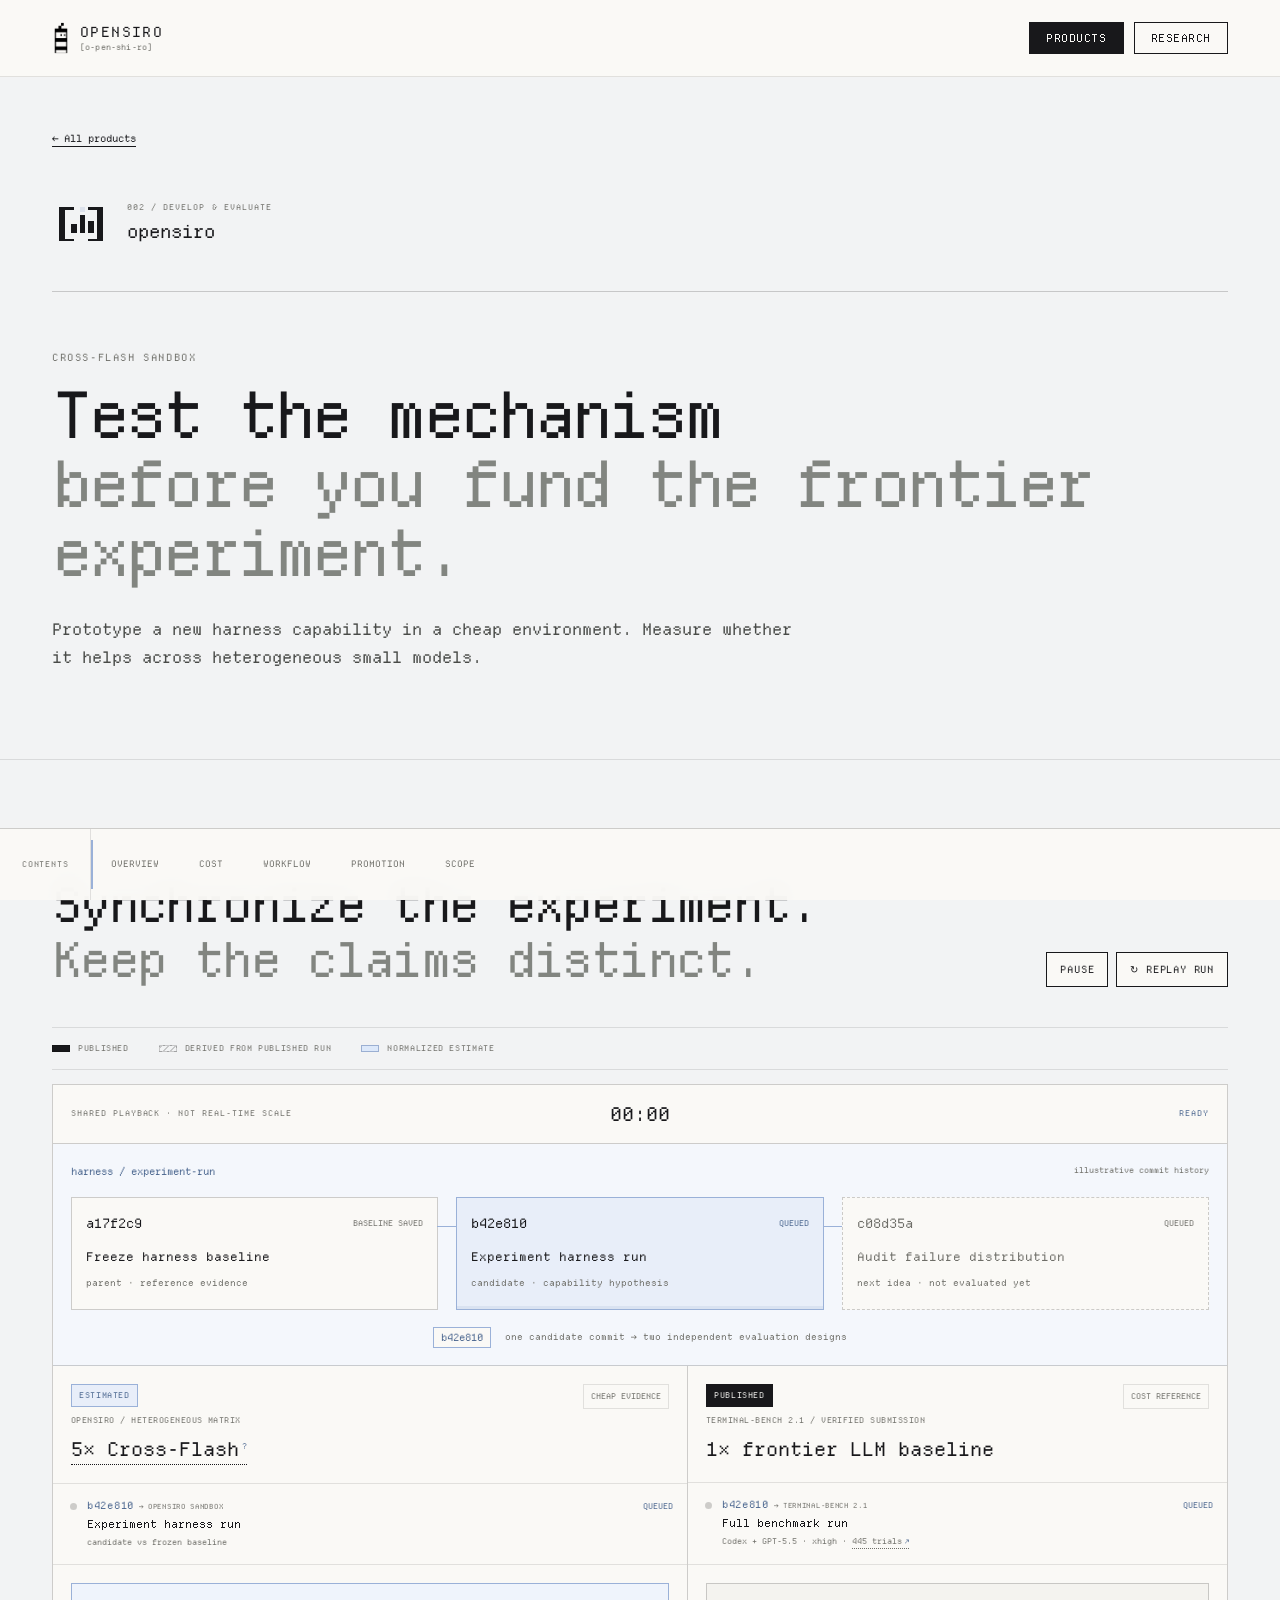
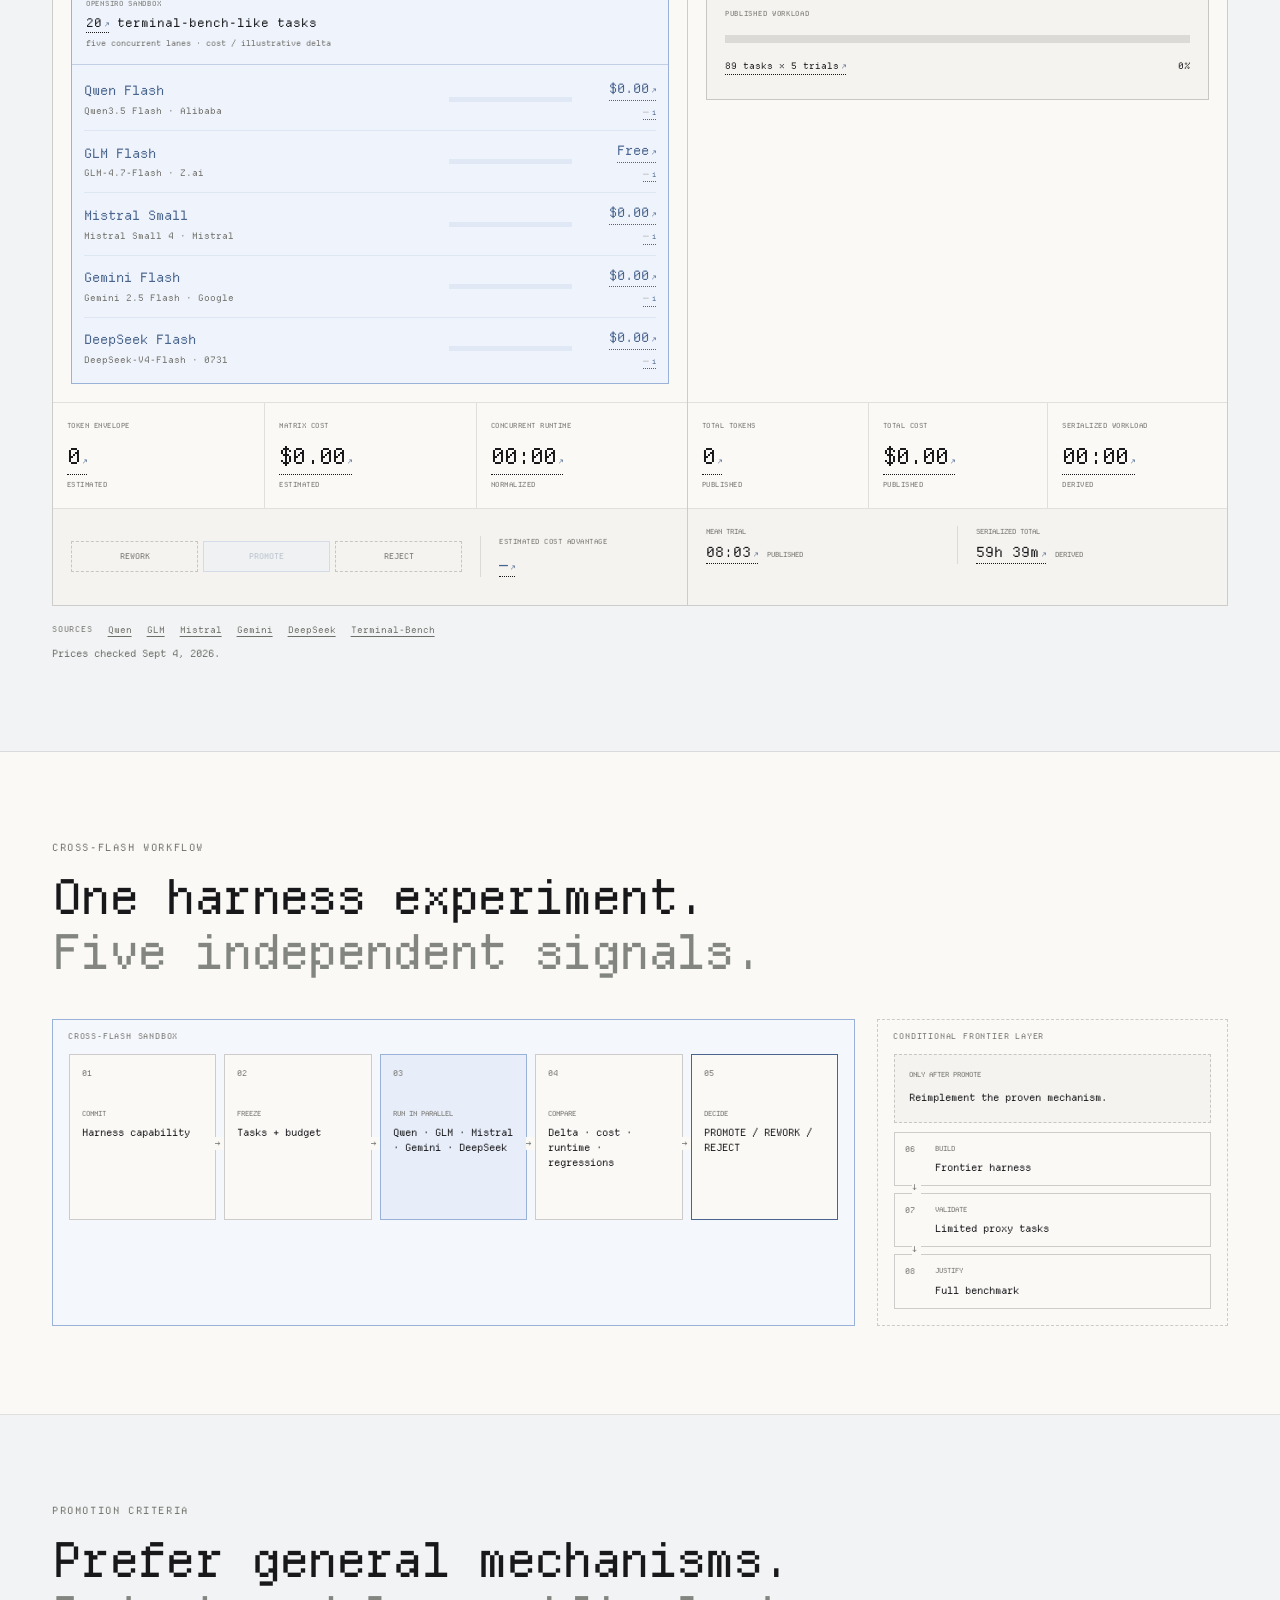
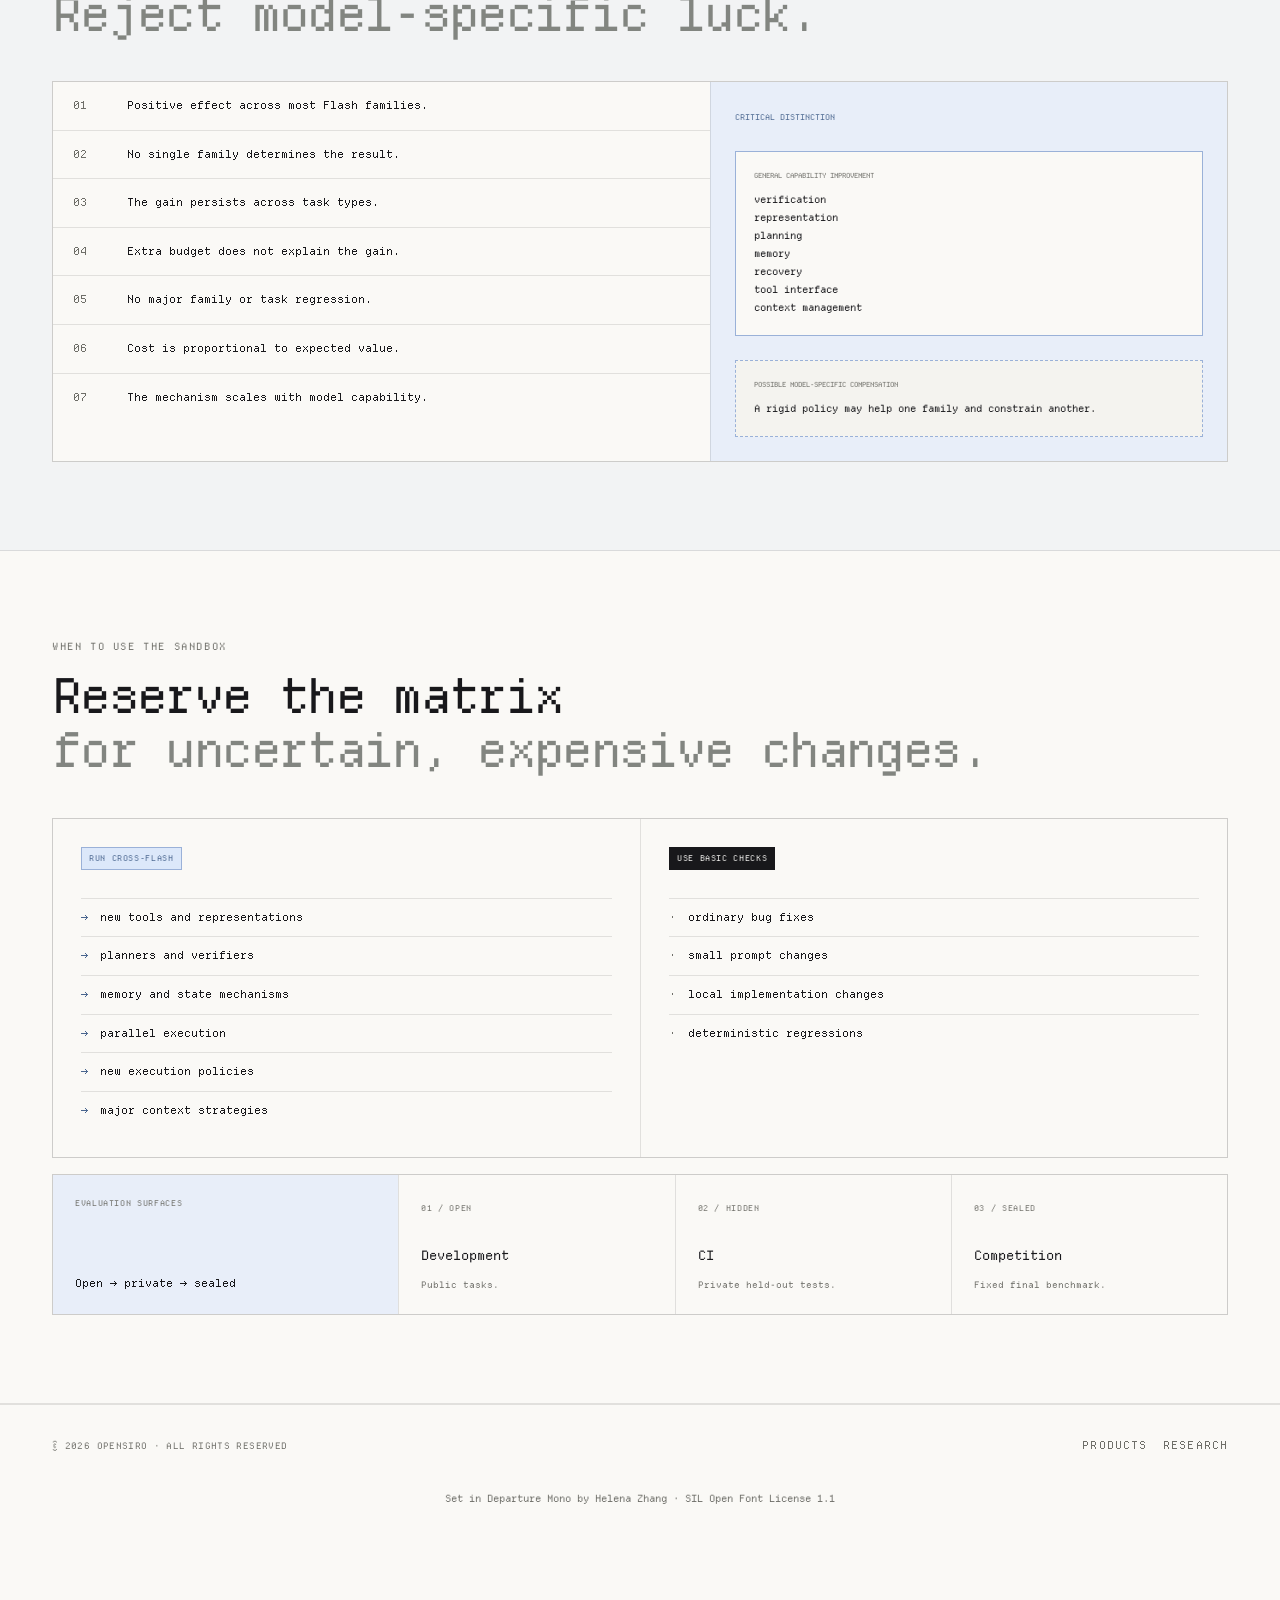
==== commit c4845ef9: "Rebuild VSM model diagram and align proofstate links" ====
--- a/opensiro.html
+++ b/opensiro.html
@@ -3,7 +3,7 @@
 <head>
 <meta charset="UTF-8">
 <meta name="viewport" content="width=device-width, initial-scale=1">
-<title>Cross-Flash Sandbox for Harness Experiments — OpenSiro</title>
+<title>opensiro / harness</title>
 <meta name="description" content="OpenSiro is a cross-Flash sandbox for testing harness capabilities before frontier validation.">
 <meta name="color-scheme" content="light">
 <meta property="og:title" content="Cross-Flash Sandbox for Harness Experiments — OpenSiro">
@@ -16,7 +16,8 @@
 <link rel="preload" href="assets/DepartureMono-Regular.woff2" as="font" type="font/woff2" crossorigin>
 <link rel="stylesheet" href="globals.css?v=20260903-pale-blue">
 <link rel="stylesheet" href="products.css?v=20260904-source-notes">
-<link rel="icon" type="image/png" sizes="64x64" href="assets/favicon-64x64.png">
+<link rel="icon" type="image/png" sizes="64x64" href="assets/favicon-64x64.png?v=20260907-theme" media="(prefers-color-scheme: light)">
+<link rel="icon" type="image/png" sizes="64x64" href="assets/favicon-64x64-dark.png?v=20260907-theme" media="(prefers-color-scheme: dark)">
 </head>
 <body class="os-article-page">
 <a class="skip-link" href="#main-content">Skip to content</a>
@@ -24,7 +25,7 @@
 
 <main id="main-content">
 <section class="os-hero" id="os-overview" aria-labelledby="os-title"><div class="wrap">
-  <a class="os-back-link" href="products.html#opensiro">← All products</a>
+  <a class="os-back-link" href="products.html#proofstate">← All products</a>
   <div class="os-product-line"><img src="assets/opensiro-mark.svg?v=20260903-pale-blue" width="72" height="72" alt=""><div><span>002 / Develop &amp; evaluate</span><strong>opensiro</strong></div></div>
   <div class="os-hero-grid"><div class="os-hero-copy"><p class="os-kicker">Cross-Flash sandbox</p><h1 id="os-title">Test the mechanism<br><span>before you fund the frontier experiment.</span></h1><p class="os-lead">Prototype a new harness capability in a cheap environment. Measure whether it helps across heterogeneous small models.</p></div></div>
 </div></section>
--- a/globals.css
+++ b/globals.css
@@ -716,3 +716,4 @@
   .workflow-lane{padding:18px 14px}
   .workflow-intro{font-size:12px}
 }
+.idea-statement{padding:104px 0}.idea-copy{display:grid;gap:28px;max-width:820px;margin:0 auto;text-align:center}.idea-copy p{margin:0;font-size:clamp(1.05rem,2vw,1.4rem);line-height:1.75;letter-spacing:-.025em;color:#454844}.idea-copy p+p{color:var(--muted-2)}.hero-coordinate:has(>span:only-child){justify-content:flex-start}@media(max-width:760px){.idea-statement{padding:72px 0}.idea-copy{gap:22px}.idea-copy p{font-size:1rem;line-height:1.7}}
--- a/products.css
+++ b/products.css
@@ -1,8 +1,117 @@
+/* Products hero + OpenSiro Cross-Flash Sandbox */
 .products-hero{border-bottom:1px solid var(--hairline)}
 
-/* Accessible inline explanations used on products.html. */
-.os-term{display:inline}
-.os-term-trigger{font:inherit;letter-spacing:inherit;text-transform:inherit;line-height:inherit;padding:0;border-bottom:1px dotted currentColor;cursor:help}
-.os-term-trigger sup{font-size:8px;margin-left:3px;color:var(--accent-ink)}
-.os-tooltip{position:fixed;z-index:100;box-sizing:border-box;width:min(310px,calc(100vw - 24px));padding:16px;background:var(--ink);color:var(--bg);font:11px/1.8 var(--font);letter-spacing:0;text-transform:none;text-align:left;box-shadow:0 8px 30px #0002}
-.os-tooltip[hidden]{display:none}
+/* Shared inline terms used on products.html. */
+.os-term{display:inline}.os-term-trigger{font:inherit;letter-spacing:inherit;text-transform:inherit;line-height:inherit;padding:0;border-bottom:1px dotted currentColor;cursor:help}.os-term-trigger sup{font-size:8px;margin-left:3px;color:var(--accent-ink)}
+.os-tooltip{position:fixed;z-index:100;box-sizing:border-box;width:min(310px,calc(100vw - 24px));padding:16px;background:var(--ink);color:var(--bg);font:11px/1.8 var(--font);letter-spacing:0;text-transform:none;text-align:left;box-shadow:0 8px 30px #0002}.os-tooltip[hidden]{display:none}
+.os-cite{display:inline-flex;align-items:baseline;gap:3px;width:max-content;max-width:100%;padding:0;border:0;border-bottom:1px dotted currentColor;background:none;color:inherit;font:inherit;line-height:inherit;text-decoration:none;cursor:pointer}.os-cite sup{font-size:7px;line-height:1;color:var(--accent-ink)}.os-cite:hover{color:var(--accent-ink)}.os-cite:focus-visible{outline:1px solid var(--accent-ink);outline-offset:3px}.os-cite-note{cursor:help}
+
+/* Article foundations. */
+.os-article-page{padding-bottom:72px}
+.os-article-page main{overflow:hidden}
+.os-article-page .wrap{max-width:1240px}
+.os-hero,.os-section{padding:88px 0;border-bottom:1px solid var(--hairline);scroll-margin-top:var(--nav-h)}
+.os-hero{padding-top:48px;background:#f2f3f4}
+.os-tint{background:#f2f3f4}
+.os-back-link{display:inline-block;margin-bottom:42px;padding:6px 0;font-size:10px;text-decoration:underline;text-underline-offset:4px}
+.os-kicker{margin:0 0 15px;font-size:10px;line-height:1.5;text-transform:uppercase;letter-spacing:.16em;color:var(--muted)}
+.os-note{font-size:10px;line-height:1.85;color:var(--muted);margin:22px 0 0}.os-note a{text-decoration:underline;text-underline-offset:3px}
+.os-article-page h1,.os-article-page h2,.os-article-page h3{font-weight:normal}
+.os-article-page h1{font-size:clamp(34px,5vw,64px);line-height:1.08;letter-spacing:-.06em;margin:0}
+.os-article-page h2{font-size:clamp(30px,4vw,48px);line-height:1.13;letter-spacing:-.055em;margin:0}
+.os-article-page h1 span,.os-article-page h2 span{color:#828580}
+.os-badge{display:inline-flex;align-items:center;width:max-content;padding:5px 7px;border:1px solid var(--hairline-2);font-size:8px;line-height:1.4;text-transform:uppercase;letter-spacing:.08em;white-space:nowrap}
+.os-badge.reported{background:var(--ink);border-color:var(--ink);color:var(--bg)}
+.os-badge.estimate{border-color:#9ab1d8;background:#e8eef9;color:var(--accent-ink)}
+.os-badge.target{border-color:#9ab1d8;background:#dce8fa;color:var(--accent-ink)}
+.os-badge.measured{background:var(--ink);border-color:var(--ink);color:var(--bg)}
+.os-heading{margin-bottom:40px}.os-heading-split{display:flex;align-items:flex-end;justify-content:space-between;gap:40px}.os-heading .os-section-lead,.os-heading-split>.os-section-lead{max-width:520px;margin:24px 0 0;font-size:14px;line-height:1.75;color:var(--muted-2)}
+.os-heading-split>.os-section-lead{margin:0}
+
+/* Hero. */
+.os-product-line{display:flex;align-items:center;padding-bottom:38px;margin-bottom:58px;border-bottom:1px solid var(--hairline-2)}
+.os-product-line img{width:58px;height:58px;margin-right:17px}.os-product-line>div{display:grid;gap:4px}.os-product-line>div span{font-size:8px;text-transform:uppercase;letter-spacing:.13em;color:var(--muted)}.os-product-line>div strong{font-size:18px;font-weight:normal;text-transform:lowercase}.os-status{display:inline-flex;align-items:center;gap:8px;margin-left:auto;font-size:9px;text-transform:uppercase;letter-spacing:.09em}.os-status i{width:7px;height:7px;border-radius:50%;background:var(--accent-ink);box-shadow:0 0 0 4px #9bafd22b}
+.os-hero-grid{display:block}.os-lead{max-width:760px;margin:28px 0 0;font-size:16px;line-height:1.75;color:#494b48}
+
+/* Synced cost comparison. */
+.os-replay{flex:none;padding:10px 13px;border:1px solid var(--ink);font-size:10px;text-transform:uppercase;letter-spacing:.08em;background:var(--bg);transition:background .2s,color .2s}.os-replay:hover{background:var(--ink);color:var(--bg)}
+.os-run-controls{display:flex;flex-wrap:wrap;gap:8px}.os-replay:disabled{cursor:default;opacity:.55;background:var(--bg);color:var(--muted)}
+.os-data-key{display:flex;flex-wrap:wrap;gap:18px 30px;padding:14px 0;margin-bottom:14px;border-top:1px solid var(--hairline);border-bottom:1px solid var(--hairline);font-size:8px;text-transform:uppercase;letter-spacing:.08em;color:var(--muted)}.os-data-key span{display:flex;align-items:center;gap:8px}.os-data-key i{width:18px;height:7px;border:1px solid var(--hairline-2)}.os-data-key i.reported{background:var(--ink)}.os-data-key i.derived{background:repeating-linear-gradient(135deg,var(--hairline-2) 0 2px,transparent 2px 5px)}.os-data-key i.estimated{border-color:var(--accent);background:#dce8fa}
+.os-cost-system{margin:0;border:1px solid var(--hairline-2);background:var(--bg)}
+.os-run-clock{display:grid;grid-template-columns:1fr auto 1fr;align-items:center;gap:20px;padding:14px 18px;border-bottom:1px solid var(--hairline-2);font-style:normal}.os-run-clock span,.os-run-clock em{font-size:8px;text-transform:uppercase;letter-spacing:.12em;color:var(--muted)}.os-run-clock strong{font-size:19px;font-weight:normal;font-variant-numeric:tabular-nums}.os-run-clock em{text-align:right;font-style:normal;color:var(--accent-ink)}
+.os-commit-deck{padding:20px 18px 0;border-bottom:1px solid var(--hairline-2);background:#f4f7fc}.os-commit-deck>header{display:flex;justify-content:space-between;gap:15px;margin-bottom:17px}.os-commit-deck>header span{font-size:10px;color:var(--accent-ink)}.os-commit-deck>header small{font-size:8px;color:var(--muted)}
+.os-commit-history{display:grid;grid-template-columns:repeat(3,minmax(0,1fr));gap:18px;list-style:none;margin:0;padding:0}.os-commit-card{position:relative;min-width:0;padding:17px 14px 16px;border:1px solid var(--hairline-2);background:var(--bg);transition:border-color .2s,background .2s,transform .2s}.os-commit-card:not(:last-child)::after{content:"";position:absolute;left:100%;top:28px;width:19px;border-top:1px solid #9ab1d8}.os-commit-card>div{display:flex;align-items:center;justify-content:space-between;gap:10px}.os-commit-card code{font:13px var(--font)}.os-commit-card>div span{font-size:8px;text-transform:uppercase;color:var(--muted)}.os-commit-card>strong{display:block;margin:15px 0 6px;font-size:12px;font-weight:normal}.os-commit-card>small{font-size:9px;color:var(--muted)}.os-commit-card.is-candidate{border-color:#9ab1d8;background:#e8eef9}.os-commit-card.is-running{border-color:var(--accent-ink);transform:translateY(-3px)}.os-commit-card.is-complete{border-color:var(--accent-ink)}.os-commit-card.is-candidate>div span{color:var(--accent-ink)}.os-commit-card.is-queued{border-style:dashed;color:var(--muted)}.os-commit-card>i{position:absolute;left:0;right:0;bottom:0;height:3px;background:#9bafd233}.os-commit-card>i u{display:block;width:0;height:100%;background:var(--accent-ink)}.os-commit-dispatch{display:flex;justify-content:center;align-items:center;gap:14px;padding:17px 0;font-size:9px;color:var(--muted)}.os-commit-dispatch code{padding:3px 7px;border:1px solid #9ab1d8;font:10px var(--font);color:var(--accent-ink);background:var(--bg)}
+.os-run-grid{display:grid;grid-template-columns:1.08fr .92fr;align-items:stretch}.os-run-panel{min-width:0;display:flex;flex-direction:column}.os-run-panel+.os-run-panel{border-left:1px solid var(--hairline-2)}
+.os-run-panel>header{display:flex;justify-content:space-between;gap:20px;min-height:116px;padding:18px;border-bottom:1px solid var(--hairline)}.os-run-panel>header div{display:grid;align-content:start;gap:7px}.os-run-panel>header p{margin:0;font-size:8px;text-transform:uppercase;letter-spacing:.06em;color:var(--muted)}.os-run-panel>header h3{margin:0;font-size:19px}.os-panel-tag{align-self:start;padding:5px 7px;border:1px solid var(--hairline);font-size:8px;text-transform:uppercase;color:var(--muted)}
+.os-run-origin{position:relative;display:grid;gap:3px;padding:15px 86px 15px 34px;border-bottom:1px solid var(--hairline);overflow:hidden}.os-run-origin::before{content:"";position:absolute;left:17px;top:19px;width:7px;height:7px;border-radius:50%;background:var(--hairline-2);transition:background .2s,box-shadow .2s}.os-run-origin span,.os-sandbox-head span,.os-frontier-meter>span{font-size:7px;text-transform:uppercase;letter-spacing:.1em;color:var(--muted)}.os-run-origin code{font:10px var(--font);color:var(--accent-ink);text-transform:none}.os-run-origin strong{font-size:11px;font-weight:normal}.os-run-origin small{font-size:8px;color:var(--muted)}.os-run-origin>em{position:absolute;top:16px;right:14px;font-size:8px;font-style:normal;text-transform:uppercase;color:var(--accent-ink)}
+.os-sandbox{margin:18px;border:1px solid #9ab1d8;background:#eff4fc}.os-sandbox-head{display:grid;gap:4px;padding:14px;border-bottom:1px solid #9bafd288}.os-sandbox-head strong{font-size:12px;font-weight:normal}.os-sandbox-head small{font-size:8px;color:var(--muted)}
+.os-model-lanes{display:grid;gap:0;padding:4px 12px}.os-model-lane{display:grid;grid-template-columns:minmax(0,1fr) minmax(28px,.35fr) 72px;align-items:center;gap:12px;min-height:58px;padding:10px 0}.os-model-lane+.os-model-lane{border-top:1px solid #9bafd233}.os-model-lane>span{display:grid;gap:3px;min-width:0}.os-model-lane>span b{font-size:13px;font-weight:normal;color:var(--accent-ink)}.os-model-lane>span small{font-size:9px;line-height:1.4;color:var(--muted)}.os-model-lane>i,.os-frontier-meter>i{display:block;height:5px;overflow:hidden;background:#9bafd22e}.os-model-lane>i u,.os-frontier-meter>i u{display:block;width:0;height:100%;background:var(--accent-ink);text-decoration:none}.os-model-lane>em{display:grid;justify-items:end;gap:4px;font-size:13px;font-style:normal;text-align:right;color:var(--accent-ink)}.os-model-lane>em strong{font-weight:normal}.os-model-lane>em b{font-size:9px;font-weight:normal;color:var(--muted);opacity:.45;transition:opacity .25s,color .25s}.os-model-lane.is-passed>em b{color:var(--accent-ink);opacity:1}
+.os-frontier-meter{display:grid;gap:16px;margin:18px;padding:24px 18px;border:1px solid var(--hairline-2);background:#f4f3ef}.os-frontier-meter>i{height:8px;background:var(--hairline)}.os-frontier-meter>i u{background:#7d8287}.os-frontier-meter>div{display:flex;justify-content:space-between;font-size:9px}.os-frontier-meter b{font-weight:normal}.os-frontier-meter em{font-style:normal;font-variant-numeric:tabular-nums}
+.os-live-metrics{display:grid;grid-template-columns:repeat(3,1fr);margin-top:auto;border-top:1px solid var(--hairline);border-bottom:1px solid var(--hairline)}.os-live-metrics>div{min-width:0;padding:17px 14px}.os-live-metrics>div+div{border-left:1px solid var(--hairline)}.os-live-metrics span,.os-live-metrics small{display:block;font-size:7px;text-transform:uppercase;letter-spacing:.07em;color:var(--muted)}.os-live-metrics .os-cite{margin:8px 0 4px}.os-live-metrics .os-cite strong{display:block;margin:0;font-size:clamp(15px,1.8vw,22px);font-weight:normal;letter-spacing:-.04em;font-variant-numeric:tabular-nums;white-space:nowrap}
+.os-run-panel>footer{min-height:96px;padding:17px 18px;background:#f4f3ef}.os-run-panel>footer p{margin:12px 0 0;font-size:8px;line-height:1.7;color:var(--muted)}.os-decision{display:grid;grid-template-columns:repeat(3,1fr);gap:5px}.os-decision>*{padding:8px 4px;border:1px dashed var(--hairline-2);font-size:8px;font-weight:normal;text-align:center;color:var(--muted)}.os-decision strong{border-style:solid;border-color:#9ab1d8;background:#e8eef9;color:var(--accent-ink);opacity:.35;transition:opacity .25s,background .25s}.os-flash-footer{display:grid;grid-template-columns:1.35fr .65fr;align-items:center;gap:18px}.os-flash-result{display:grid;gap:7px;padding-left:18px;border-left:1px solid var(--hairline)}.os-flash-result span{font-size:7px;text-transform:uppercase;letter-spacing:.07em;color:var(--muted)}.os-flash-result strong{font-size:14px;font-weight:normal;color:var(--accent-ink);font-variant-numeric:tabular-nums}.os-run-panel-llm>footer dl{display:grid;grid-template-columns:1fr 1fr;margin:0}.os-run-panel-llm>footer dl div{display:grid;gap:4px}.os-run-panel-llm>footer dl div+div{padding-left:18px;border-left:1px solid var(--hairline)}.os-run-panel-llm dt{font-size:7px;text-transform:uppercase;color:var(--muted)}.os-run-panel-llm dd{margin:0;font-size:14px}.os-run-panel-llm dd small{font-size:7px;color:var(--muted);text-transform:uppercase}
+.os-run-panel.is-active .os-run-origin::before{background:var(--accent-ink);box-shadow:0 0 0 5px #9bafd233}.os-run-panel-flash.is-complete .os-decision strong{opacity:1;background:#dce8fa}
+.os-source-line{display:flex;flex-wrap:wrap;align-items:center;gap:7px 15px;margin-top:17px;font-size:9px;color:var(--muted)}.os-source-line span{font-size:8px;text-transform:uppercase;letter-spacing:.1em}.os-source-line a{text-decoration:underline;text-underline-offset:3px}.os-source-line a:hover{color:var(--accent-ink)}.os-source-line+.os-note{margin-top:8px}
+
+/* Workflow: cheap lab and deliberately separate frontier layer. */
+.os-workflow{display:grid;grid-template-columns:minmax(0,1.65fr) minmax(300px,.72fr);gap:22px}.os-cheap-zone,.os-frontier-zone{position:relative;padding:34px 16px 16px;border:1px solid var(--hairline-2)}.os-cheap-zone{background:#f4f7fc;border-color:#9ab1d8}.os-frontier-zone{border-style:dashed}.os-zone-label{position:absolute;left:15px;top:10px;font-size:8px;text-transform:uppercase;letter-spacing:.1em;color:var(--muted)}
+.os-workflow ol{list-style:none;margin:0;padding:0}.os-cheap-zone ol{display:grid;grid-template-columns:repeat(5,1fr);gap:8px}.os-workflow li{position:relative;min-width:0;min-height:166px;padding:12px;border:1px solid var(--hairline-2);background:var(--bg)}.os-workflow li:not(:last-child)::after{content:"→";position:absolute;right:-9px;top:50%;z-index:2;width:9px;background:var(--bg);color:var(--muted);font-size:8px}.os-workflow li i{display:block;margin-bottom:28px;font-size:8px;font-style:normal;color:var(--muted)}.os-workflow li div{display:grid;gap:6px}.os-workflow li span{font-size:7px;text-transform:uppercase;color:var(--muted)}.os-workflow li strong{font-size:10px;line-height:1.5;font-weight:normal}.os-workflow li small{font-size:8px;line-height:1.6;color:var(--muted)}.os-workflow li.sandbox{border-color:#9ab1d8;background:#e8eef9}.os-workflow li.decision{border-color:var(--accent-ink)}
+.os-frontier-gate{margin-bottom:9px;padding:14px;border:1px dashed var(--hairline-2);background:#f4f3ef}.os-frontier-gate span{display:block;margin-bottom:7px;font-size:7px;text-transform:uppercase;color:var(--muted)}.os-frontier-gate strong{font-size:10px;line-height:1.6;font-weight:normal}.os-frontier-zone ol{display:grid;grid-template-columns:1fr;gap:7px}.os-frontier-zone li{display:grid;grid-template-columns:30px 1fr;min-height:0;padding:10px}.os-frontier-zone li i{margin:0}.os-frontier-zone li:not(:last-child)::after{content:"↓";top:auto;right:auto;left:17px;bottom:-9px;background:var(--bg)}
+
+/* Promotion and scope. */
+.os-promotion-grid{display:grid;grid-template-columns:1.12fr .88fr;border:1px solid var(--hairline-2);background:var(--bg)}.os-criteria{list-style:none;margin:0;padding:0}.os-criteria li{display:grid;grid-template-columns:44px 1fr;gap:10px;padding:15px 20px;border-bottom:1px solid var(--hairline);font-size:11px}.os-criteria li:last-child{border-bottom:0}.os-criteria span{color:var(--muted)}.os-distinction{padding:24px;border-left:1px solid var(--hairline);background:#e8eef9}.os-distinction>span{font-size:8px;text-transform:uppercase;color:var(--accent-ink)}.os-distinction>div{display:grid;gap:10px;margin-top:24px;padding:18px;border:1px solid #9ab1d8;background:var(--bg)}.os-distinction small{font-size:7px;text-transform:uppercase;color:var(--muted)}.os-distinction strong{font-size:10px;line-height:1.8;font-weight:normal}.os-distinction .warning{border-style:dashed;background:#f4f3ef}
+.os-scope-grid{display:grid;grid-template-columns:1fr 1fr;border:1px solid var(--hairline-2)}.os-scope-grid article{padding:28px}.os-scope-grid article+article{border-left:1px solid var(--hairline)}.os-scope-grid ul{margin:28px 0 0;padding:0;list-style:none}.os-scope-grid li{padding:10px 0;border-top:1px solid var(--hairline);font-size:11px}.os-scope-grid li::before{content:"→";margin-right:12px;color:var(--accent-ink)}.os-scope-grid article+article li::before{content:"·";color:var(--muted)}.os-scope-grid p{margin:28px 0 0;font-size:10px;line-height:1.8;color:var(--muted)}
+.os-benchmark-surfaces{display:grid;grid-template-columns:1.25fr repeat(3,1fr);margin-top:16px;border:1px solid var(--hairline-2)}.os-benchmark-surfaces>*{padding:22px}.os-benchmark-surfaces>*+*{border-left:1px solid var(--hairline)}.os-benchmark-surfaces header{display:flex;flex-direction:column;background:#e8eef9}.os-benchmark-surfaces header span,.os-benchmark-surfaces article>span{font-size:8px;text-transform:uppercase;letter-spacing:.08em;color:var(--muted)}.os-benchmark-surfaces header strong{margin-top:auto;font-size:11px;line-height:1.65;font-weight:normal}.os-benchmark-surfaces h3{margin:28px 0 10px;font-size:13px}.os-benchmark-surfaces p{margin:0;font-size:9px;line-height:1.7;color:var(--muted)}
+
+/* Bottom horizontal glider. */
+.os-section-nav{position:fixed;z-index:45;left:0;right:0;bottom:0;height:72px;border-top:1px solid var(--hairline-2);background:rgba(250,249,246,.96);backdrop-filter:blur(14px)}.os-section-nav-track{display:flex;align-items:stretch;width:100%;height:100%;margin:0 auto}.os-section-nav-label{display:grid;place-items:center;padding:0 22px;border-right:1px solid var(--hairline);font-size:8px;text-transform:uppercase;letter-spacing:.1em;color:var(--muted)}.os-section-nav-scroll{flex:1;min-width:0;overflow-x:auto;scrollbar-width:none}.os-section-nav-scroll::-webkit-scrollbar{display:none}.os-section-nav-links{position:relative;display:flex;width:max-content;min-width:100%;height:100%;align-items:center}.os-section-nav-links a{position:relative;z-index:1;display:grid;place-items:center;height:100%;padding:0 20px;font-size:9px;text-transform:uppercase;color:var(--muted);white-space:nowrap;transition:color .2s}.os-section-nav-links a.is-active{color:var(--ink)}.os-section-glider{position:absolute;left:0;top:11px;height:49px;border:1px solid #9ab1d8;background:#e8eef9;transform:translateX(var(--os-glider-x,0));transition:width .28s ease,transform .28s ease}
+
+@media (max-width:1020px){
+  .os-hero-grid{display:block}
+  .os-run-grid{grid-template-columns:1fr}.os-run-panel+.os-run-panel{border-left:0;border-top:1px solid var(--hairline-2)}
+  .os-workflow{grid-template-columns:1fr}.os-frontier-zone{display:grid;grid-template-columns:.7fr 1.3fr;gap:10px;padding-top:34px}.os-frontier-gate{margin:0}.os-frontier-zone ol{grid-template-columns:repeat(3,1fr)}.os-frontier-zone li{display:block}.os-frontier-zone li:not(:last-child)::after{content:"→";left:auto;bottom:auto;right:-9px;top:50%}
+}
+
+@media (max-width:760px){
+  .os-article-page{padding-bottom:58px}.os-article-page .wrap{padding-left:18px;padding-right:18px}.os-hero,.os-section{padding:62px 0}.os-hero{padding-top:28px}
+  .os-article-page h1{font-size:clamp(34px,12vw,48px)}.os-article-page h2{font-size:clamp(29px,10vw,40px)}
+  .os-back-link{margin-bottom:28px}.os-product-line{padding-bottom:24px;margin-bottom:46px}.os-product-line img{width:48px;height:48px}.os-status{font-size:7px}.os-product-line>div span{font-size:7px}
+  .os-lead{font-size:14px}
+  .os-heading{margin-bottom:30px}.os-heading-split{display:grid;align-items:start;gap:24px}.os-heading-split>.os-section-lead{font-size:12px}.os-replay{width:max-content}
+  .os-data-key{display:grid;grid-template-columns:1fr;gap:9px}
+  .os-run-clock{grid-template-columns:1fr auto;gap:8px 15px}.os-run-clock em{grid-column:1/-1;text-align:left}.os-commit-deck{padding:16px 12px 0}.os-commit-deck>header{display:grid;gap:4px}.os-commit-history{grid-template-columns:1fr;gap:10px}.os-commit-card{padding:12px}.os-commit-card:not(:last-child)::after{left:23px;top:100%;width:0;height:11px;border-top:0;border-left:1px solid #9ab1d8}.os-commit-card>strong{margin-top:10px}.os-commit-card.is-running{transform:translateX(2px)}.os-commit-dispatch{align-items:flex-start;font-size:8px;gap:10px}.os-commit-dispatch code{flex:none}.os-run-panel>header{min-height:0;padding:16px}.os-panel-tag{display:none}.os-run-origin{padding-right:75px}.os-sandbox,.os-frontier-meter{margin:12px}.os-model-lanes{padding:4px 9px}.os-model-lane{grid-template-columns:minmax(0,1fr) 28px 70px;gap:7px}.os-model-lane>span b{font-size:12px}.os-model-lane>span small{font-size:8px}.os-live-metrics{grid-template-columns:1fr}.os-live-metrics>div{display:grid;grid-template-columns:1fr auto auto;align-items:center;gap:10px;padding:12px 14px}.os-live-metrics>div+div{border-left:0;border-top:1px solid var(--hairline)}.os-live-metrics .os-cite{justify-self:end;margin:0}.os-live-metrics .os-cite strong{font-size:17px}.os-live-metrics small{text-align:right}.os-run-panel>footer{min-height:0}.os-flash-footer{grid-template-columns:1fr}.os-flash-result{padding:14px 0 0;border-left:0;border-top:1px solid var(--hairline)}
+  .os-cheap-zone{padding:34px 10px 10px}.os-cheap-zone ol{grid-template-columns:1fr}.os-workflow li{display:grid;grid-template-columns:34px 1fr;min-height:0;padding:12px}.os-workflow li i{margin:0}.os-workflow li:not(:last-child)::after{content:"↓";right:auto;top:auto;left:24px;bottom:-9px}.os-frontier-zone{display:block;padding:34px 10px 10px}.os-frontier-gate{margin-bottom:8px}.os-frontier-zone ol{grid-template-columns:1fr}.os-frontier-zone li{display:grid}.os-frontier-zone li:not(:last-child)::after{content:"↓";right:auto;top:auto;left:24px;bottom:-9px}
+  .os-promotion-grid,.os-scope-grid,.os-benchmark-surfaces{grid-template-columns:1fr}.os-distinction,.os-scope-grid article+article,.os-benchmark-surfaces>*+*{border-left:0;border-top:1px solid var(--hairline)}.os-criteria li{grid-template-columns:34px 1fr;padding:14px}.os-scope-grid article{padding:20px}.os-benchmark-surfaces>*{padding:20px}.os-benchmark-surfaces header strong{margin-top:24px}.os-benchmark-surfaces h3{margin-top:20px}
+  .os-section-nav{height:58px}.os-section-nav-label{display:none}.os-section-nav-links{min-width:max-content}.os-section-nav-links a{padding:0 16px;font-size:8px}.os-section-glider{top:8px;height:41px}
+}
+
+@media (prefers-reduced-motion:reduce){
+  .os-replay,.os-run-origin::before,.os-commit-card,.os-model-lane>em,.os-model-lane>em b,.os-decision strong,.os-section-nav-links a,.os-section-glider{transition:none!important}
+  .os-commit-card.is-running{transform:none}
+}
+
+/* 2026-09-11 — centered product catalog with compact actions and status seals. */
+.product-entry{padding:92px 0}
+.product-entry-inner{display:grid;justify-items:center;text-align:center}
+.product-entry .detail-head{display:grid;justify-items:center;gap:18px;margin-bottom:24px}
+.product-entry .detail-head>div{display:grid;justify-items:center}
+.product-entry .detail-head .eyebrow{text-align:center;margin-bottom:10px}
+.product-entry .product-mark{width:76px;height:76px;margin:0}
+.product-entry .detail-tag{margin:0 0 20px;font-size:.78rem;letter-spacing:.09em;color:var(--accent-ink)}
+.product-summary{max-width:660px;margin:0;font-size:.9rem;line-height:1.85;color:#55554f}
+.product-links{display:flex;align-items:center;justify-content:center;gap:10px;margin-top:34px}
+.product-word-link,.product-icon-link{display:grid;place-items:center;height:43px;border:1px solid var(--ink);transition:background .18s,color .18s,transform .18s}
+.product-word-link{min-width:112px;padding:0 22px;font-size:.75rem;letter-spacing:.12em}
+.product-icon-link{width:43px}
+.product-icon-link svg{width:18px;height:18px}
+.product-word-link:hover,.product-word-link:focus-visible,.product-icon-link:hover,.product-icon-link:focus-visible{background:var(--ink);color:var(--bg);transform:translateY(-2px)}
+.product-status{position:relative;display:grid;grid-template-columns:24px auto;align-items:center;gap:12px;width:min(520px,100%);margin-top:82px}
+.product-status:before,.product-status:after{height:1px;background:var(--hairline-2);content:""}
+.product-status:before{position:absolute;right:calc(100% + 18px);width:160px}.product-status:after{position:absolute;left:calc(100% + 18px);width:160px}
+.product-status small{justify-self:start;font-size:.7rem;letter-spacing:.14em;color:var(--muted)}
+.status-sigil{position:relative;display:grid;place-items:center;width:20px;height:20px;border:1px solid var(--accent-ink);transform:rotate(45deg)}
+.status-sigil:before,.status-sigil:after{position:absolute;background:var(--accent-ink);content:""}.status-sigil:before{width:9px;height:1px}.status-sigil:after{width:1px;height:9px}
+.status-sigil i{position:absolute;width:4px;height:4px;background:var(--bg);box-shadow:0 0 0 3px #9bafd24d;animation:catalog-status-pulse 2.2s ease-out infinite}
+.tint .status-sigil i{background:#f2f3f4}
+@keyframes catalog-status-pulse{60%,100%{box-shadow:0 0 0 9px #9bafd200}}
+@media(max-width:760px){.product-entry{padding:68px 0}.product-entry .product-mark{width:64px;height:64px}.product-summary{font-size:.82rem}.product-status{width:auto;margin-top:62px}.product-status:before,.product-status:after{display:none}}
+@media(prefers-reduced-motion:reduce){.status-sigil i{animation:none}.product-word-link,.product-icon-link{transition:none}}
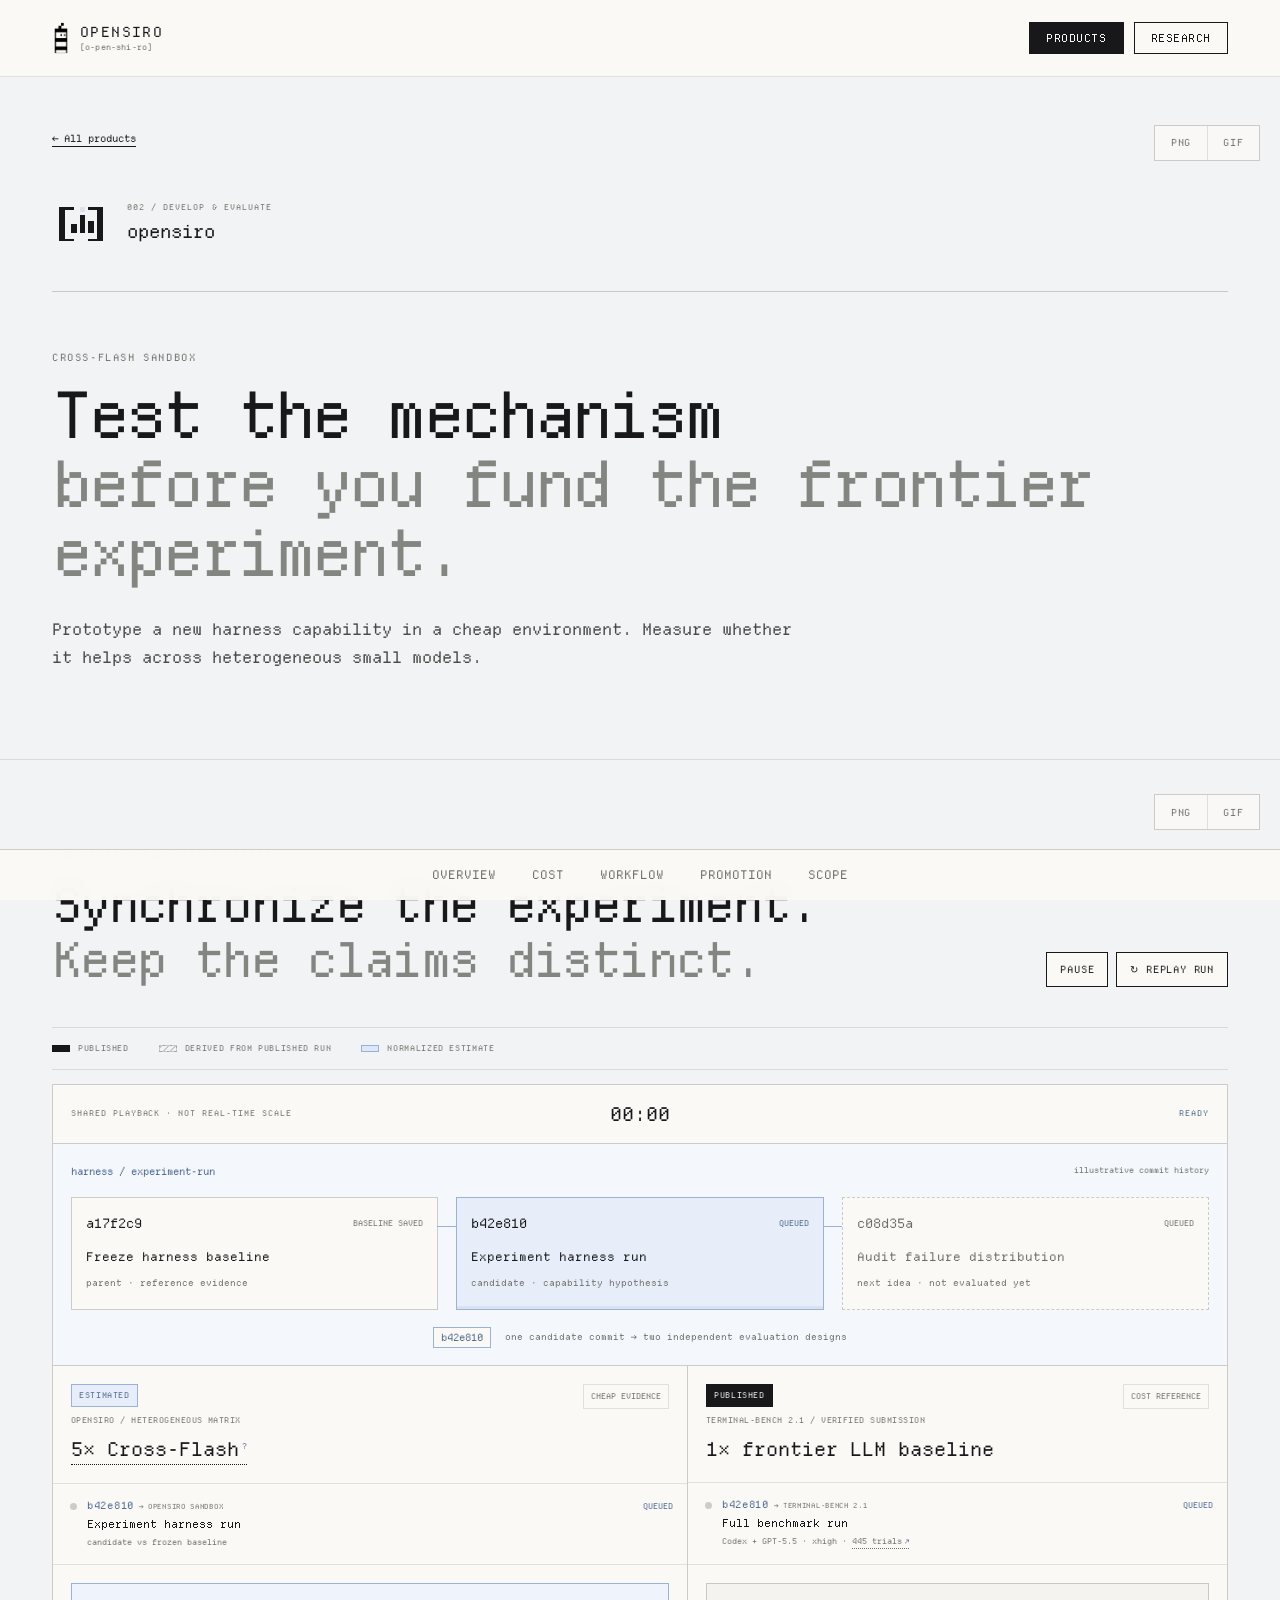
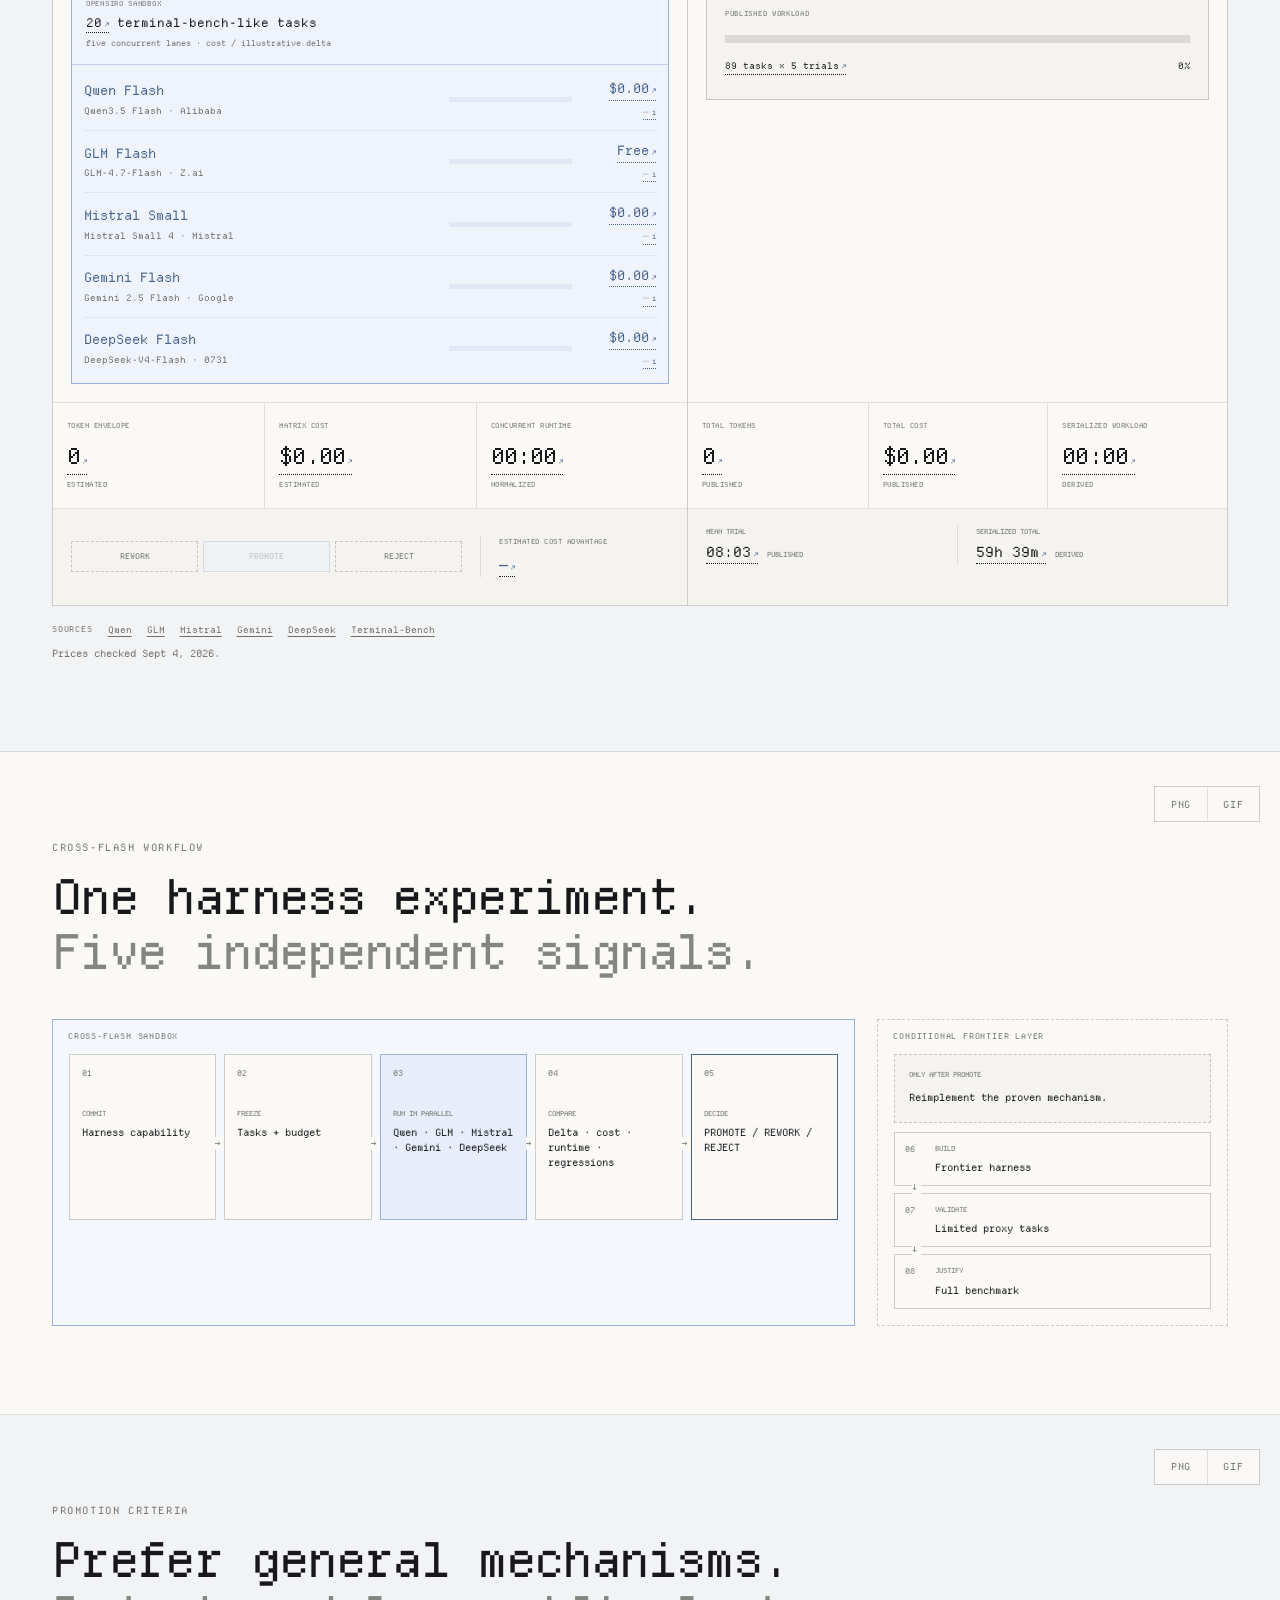
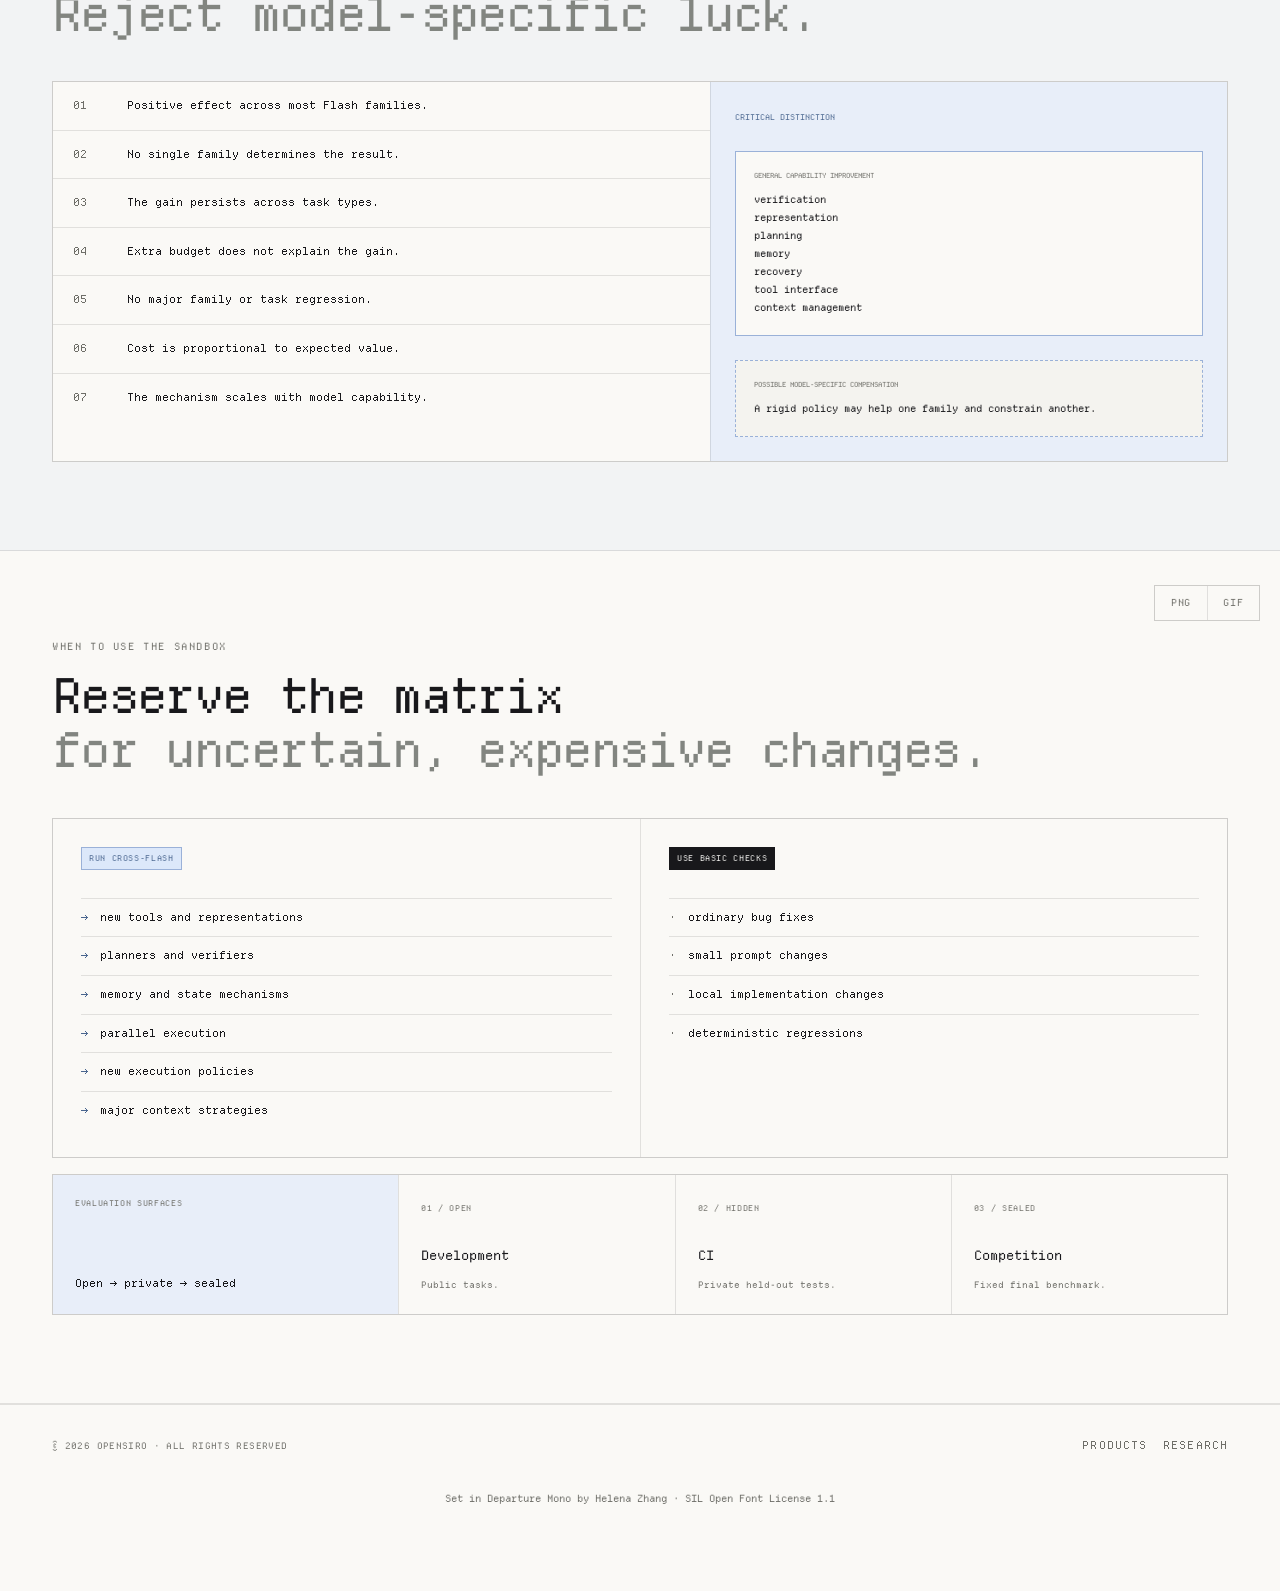
==== commit 613f4040: "Add section exports and align proofstate navigation" ====
--- a/opensiro.html
+++ b/opensiro.html
@@ -15,7 +15,7 @@
 <link rel="canonical" href="https://opensiro.com/opensiro.html">
 <link rel="preload" href="assets/DepartureMono-Regular.woff2" as="font" type="font/woff2" crossorigin>
 <link rel="stylesheet" href="globals.css?v=20260903-pale-blue">
-<link rel="stylesheet" href="products.css?v=20260904-source-notes">
+<link rel="stylesheet" href="products.css?v=20260912-proofstate-nav-exports">
 <link rel="icon" type="image/png" sizes="64x64" href="assets/favicon-64x64.png?v=20260907-theme" media="(prefers-color-scheme: light)">
 <link rel="icon" type="image/png" sizes="64x64" href="assets/favicon-64x64-dark.png?v=20260907-theme" media="(prefers-color-scheme: dark)">
 </head>
@@ -25,12 +25,14 @@
 
 <main id="main-content">
 <section class="os-hero" id="os-overview" aria-labelledby="os-title"><div class="wrap">
+  <div class="section-export" aria-label="Export this section"><a href="assets/exports/proofstate-overview.png" download>PNG</a><a href="assets/exports/proofstate-overview.gif" download>GIF</a></div>
   <a class="os-back-link" href="products.html#proofstate">← All products</a>
   <div class="os-product-line"><img src="assets/opensiro-mark.svg?v=20260903-pale-blue" width="72" height="72" alt=""><div><span>002 / Develop &amp; evaluate</span><strong>opensiro</strong></div></div>
   <div class="os-hero-grid"><div class="os-hero-copy"><p class="os-kicker">Cross-Flash sandbox</p><h1 id="os-title">Test the mechanism<br><span>before you fund the frontier experiment.</span></h1><p class="os-lead">Prototype a new harness capability in a cheap environment. Measure whether it helps across heterogeneous small models.</p></div></div>
 </div></section>
 
 <section class="os-section os-tint" id="os-economics" aria-labelledby="economics-title"><div class="wrap">
+  <div class="section-export" aria-label="Export this section"><a href="assets/exports/proofstate-economics.png" download>PNG</a><a href="assets/exports/proofstate-economics.gif" download>GIF</a></div>
   <div class="os-heading os-heading-split"><div><p class="os-kicker">One start · two cost profiles</p><h2 id="economics-title">Synchronize the experiment.<br><span>Keep the claims distinct.</span></h2></div><div class="os-run-controls"><button class="os-replay" type="button" data-run-toggle aria-label="Pause benchmark animation">Pause</button><button class="os-replay" type="button" data-run-replay aria-label="Replay the benchmark comparison">↻ Replay run</button></div></div>
   <div class="os-data-key" aria-label="Evidence labels"><span><i class="reported"></i>Published</span><span><i class="derived"></i>Derived from published run</span><span><i class="estimated"></i>Normalized estimate</span></div>
   <figure class="os-cost-system" data-cost-system>
@@ -85,6 +87,7 @@
 </div></section>
 
 <section class="os-section" id="os-workflow" aria-labelledby="workflow-title"><div class="wrap">
+  <div class="section-export" aria-label="Export this section"><a href="assets/exports/proofstate-workflow.png" download>PNG</a><a href="assets/exports/proofstate-workflow.gif" download>GIF</a></div>
   <div class="os-heading"><p class="os-kicker">Cross-Flash workflow</p><h2 id="workflow-title">One harness experiment.<br><span>Five independent signals.</span></h2></div>
   <div class="os-workflow" data-pipeline>
     <div class="os-cheap-zone"><span class="os-zone-label">Cross-Flash sandbox</span><ol>
@@ -99,11 +102,13 @@
 </div></section>
 
 <section class="os-section os-tint" id="os-promotion" aria-labelledby="promotion-title"><div class="wrap">
+  <div class="section-export" aria-label="Export this section"><a href="assets/exports/proofstate-promotion.png" download>PNG</a><a href="assets/exports/proofstate-promotion.gif" download>GIF</a></div>
   <div class="os-heading"><p class="os-kicker">Promotion criteria</p><h2 id="promotion-title">Prefer general mechanisms.<br><span>Reject model-specific luck.</span></h2></div>
   <div class="os-promotion-grid"><ol class="os-criteria"><li><span>01</span>Positive effect across most Flash families.</li><li><span>02</span>No single family determines the result.</li><li><span>03</span>The gain persists across task types.</li><li><span>04</span>Extra budget does not explain the gain.</li><li><span>05</span>No major family or task regression.</li><li><span>06</span>Cost is proportional to expected value.</li><li><span>07</span>The mechanism scales with model capability.</li></ol><aside class="os-distinction"><span>Critical distinction</span><div><small>General capability improvement</small><strong>verification<br>representation<br>planning<br>memory<br>recovery<br>tool interface<br>context management</strong></div><div class="warning"><small>Possible model-specific compensation</small><strong>A rigid policy may help one family and constrain another.</strong></div></aside></div>
 </div></section>
 
 <section class="os-section" id="os-scope" aria-labelledby="scope-title"><div class="wrap">
+  <div class="section-export" aria-label="Export this section"><a href="assets/exports/proofstate-scope.png" download>PNG</a><a href="assets/exports/proofstate-scope.gif" download>GIF</a></div>
   <div class="os-heading"><p class="os-kicker">When to use the sandbox</p><h2 id="scope-title">Reserve the matrix<br><span>for uncertain, expensive changes.</span></h2></div>
   <div class="os-scope-grid"><article><span class="os-badge target">Run Cross-Flash</span><ul><li>new tools and representations</li><li>planners and verifiers</li><li>memory and state mechanisms</li><li>parallel execution</li><li>new execution policies</li><li>major context strategies</li></ul></article><article><span class="os-badge reported">Use basic checks</span><ul><li>ordinary bug fixes</li><li>small prompt changes</li><li>local implementation changes</li><li>deterministic regressions</li></ul></article></div>
   <div class="os-benchmark-surfaces"><header><span>Evaluation surfaces</span><strong>Open → private → sealed</strong></header><article><span>01 / Open</span><h3>Development</h3><p>Public tasks.</p></article><article><span>02 / Hidden</span><h3>CI</h3><p>Private held-out tests.</p></article><article><span>03 / Sealed</span><h3>Competition</h3><p>Fixed final benchmark.</p></article></div>
--- a/products.css
+++ b/products.css
@@ -115,3 +115,33 @@
 @keyframes catalog-status-pulse{60%,100%{box-shadow:0 0 0 9px #9bafd200}}
 @media(max-width:760px){.product-entry{padding:68px 0}.product-entry .product-mark{width:64px;height:64px}.product-summary{font-size:.82rem}.product-status{width:auto;margin-top:62px}.product-status:before,.product-status:after{display:none}}
 @media(prefers-reduced-motion:reduce){.status-sigil i{animation:none}.product-word-link,.product-icon-link{transition:none}}
+
+/* Downloadable section stills and motion loops. */
+.poster>.wrap,.os-hero>.wrap,.os-section>.wrap{position:relative}
+.section-export{position:absolute;z-index:12;right:0;top:0;display:flex;border:1px solid var(--hairline-2);background:rgba(250,249,246,.88);backdrop-filter:blur(8px)}
+.section-export a{display:grid;place-items:center;min-width:52px;min-height:34px;padding:0 11px;font-size:.61rem;letter-spacing:.08em;color:var(--muted)}
+.section-export a+a{border-left:1px solid var(--hairline)}
+.section-export a:hover,.section-export a:focus-visible{background:#e8eef9;color:var(--accent-ink)}
+.poster-dark .section-export{border-color:#ffffff42;background:#111513e8}
+.poster-dark .section-export a{color:#b9c1bc}
+.poster-dark .section-export a+a{border-color:#ffffff32}
+.poster-dark .section-export a:hover,.poster-dark .section-export a:focus-visible{background:#9fcbff18;color:var(--accent)}
+@media(max-width:680px){.section-export{right:0}.section-export a{min-width:44px;min-height:30px;padding:0 8px;font-size:.55rem}}
+
+/* Proofstate navigator follows the compact VSMLite navigator. */
+.os-article-page{padding-bottom:51px}
+.os-section-nav{height:51px}
+.os-section-nav-track{display:block;height:100%}
+.os-section-nav-label,.os-section-glider{display:none}
+.os-section-nav-scroll{height:100%}
+.os-section-nav-links{justify-content:center;width:auto;min-width:100%;height:100%}
+.os-section-nav-links a{display:block;height:auto;padding:15px 18px;font-size:.75rem}
+.os-section-nav-links a:hover,.os-section-nav-links a:focus-visible,.os-section-nav-links a.is-active{background:#e8eef9;color:var(--accent-ink)}
+.os-section>.wrap>.section-export{top:-54px}
+@media(max-width:680px){
+ .os-article-page{padding-bottom:47px}
+ .os-section-nav{height:47px}
+ .os-section-nav-links{justify-content:flex-start;width:max-content;min-width:max-content}
+ .os-section-nav-links a{padding:13px 14px;font-size:.75rem}
+ .os-section>.wrap>.section-export{top:-44px}
+}
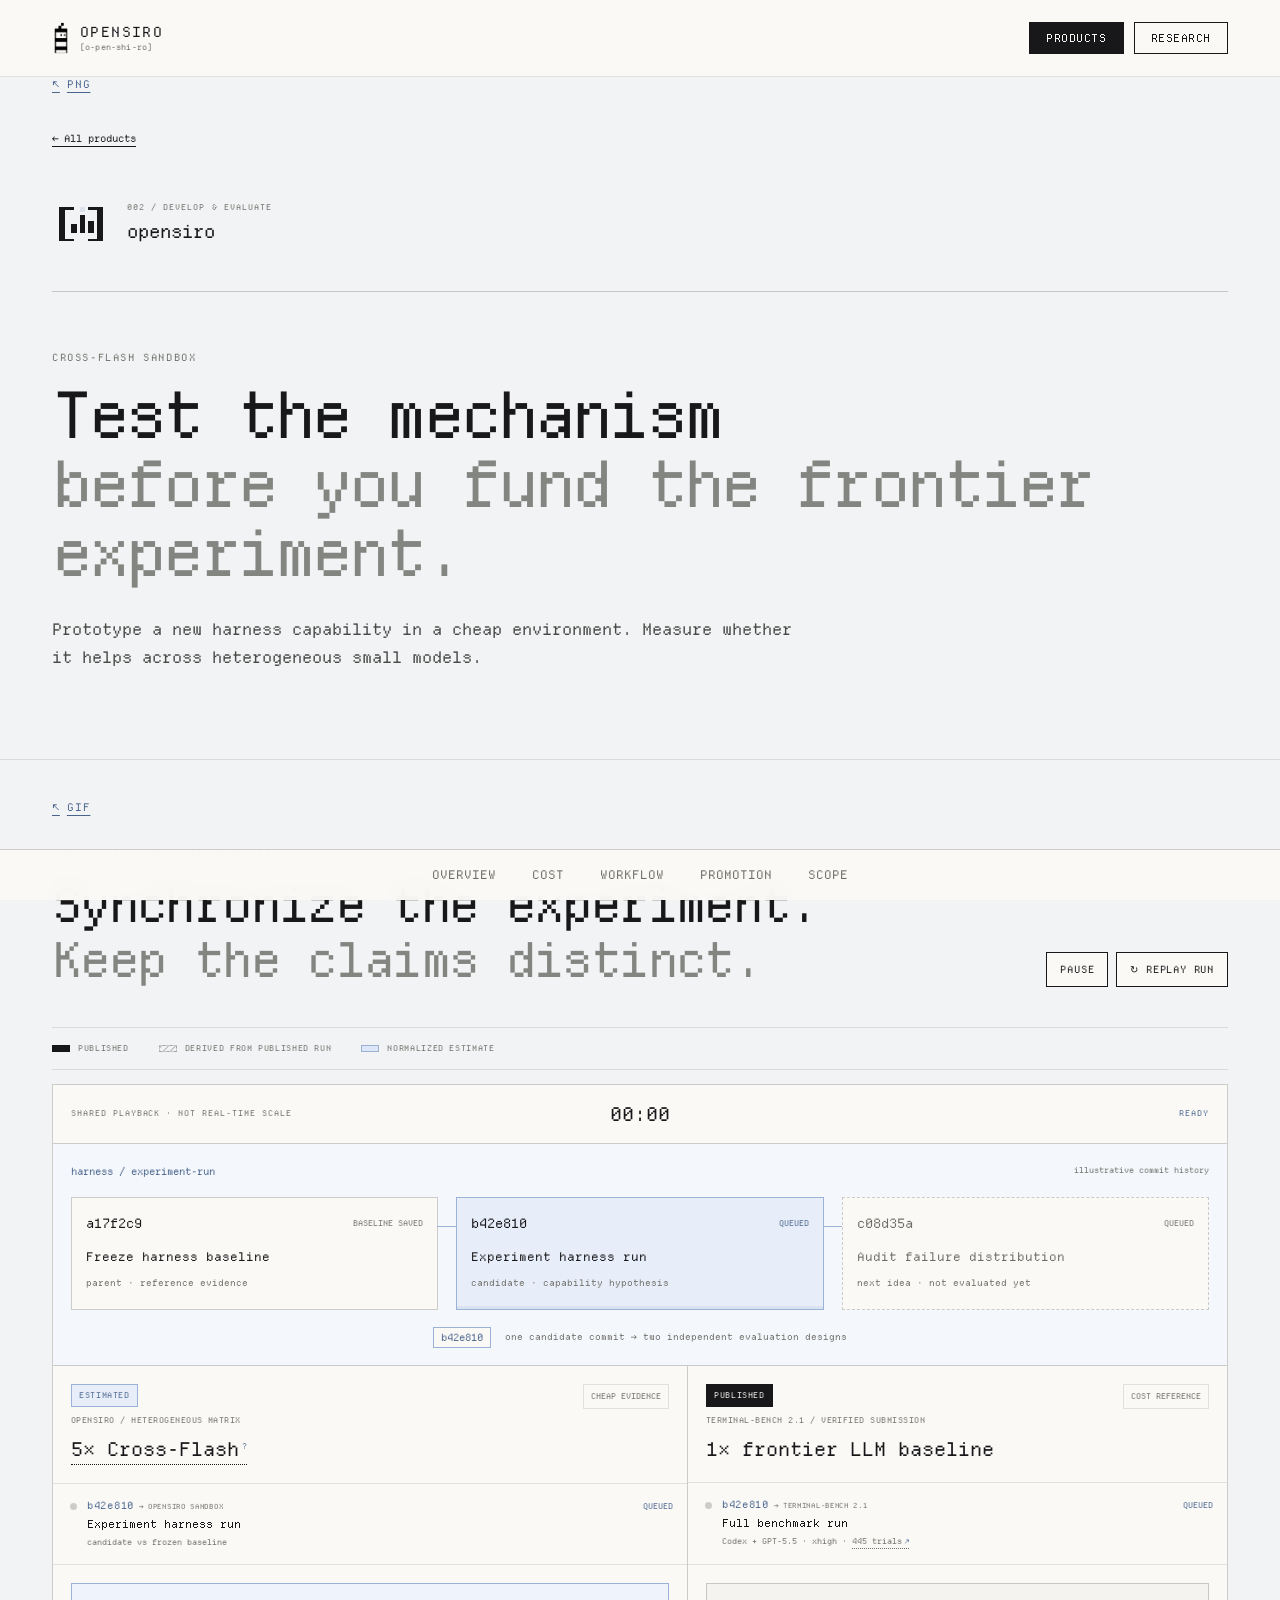
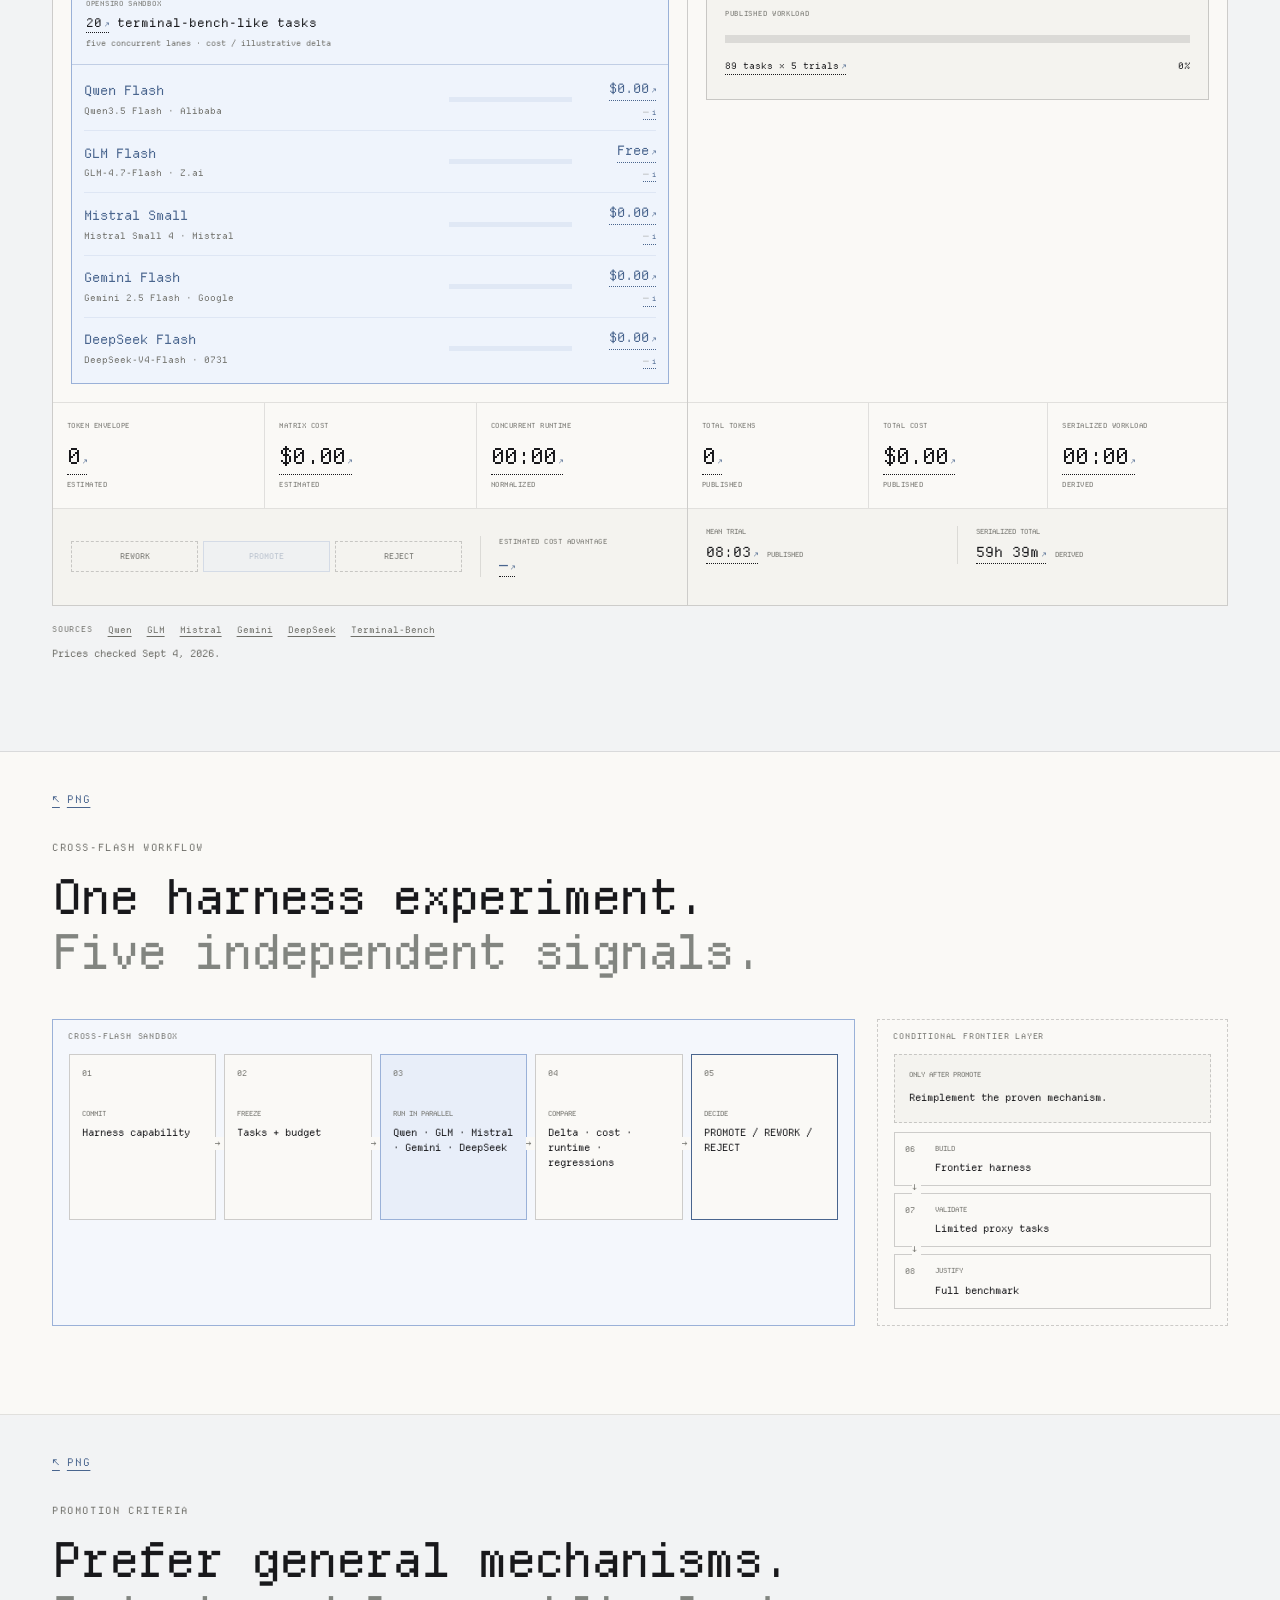
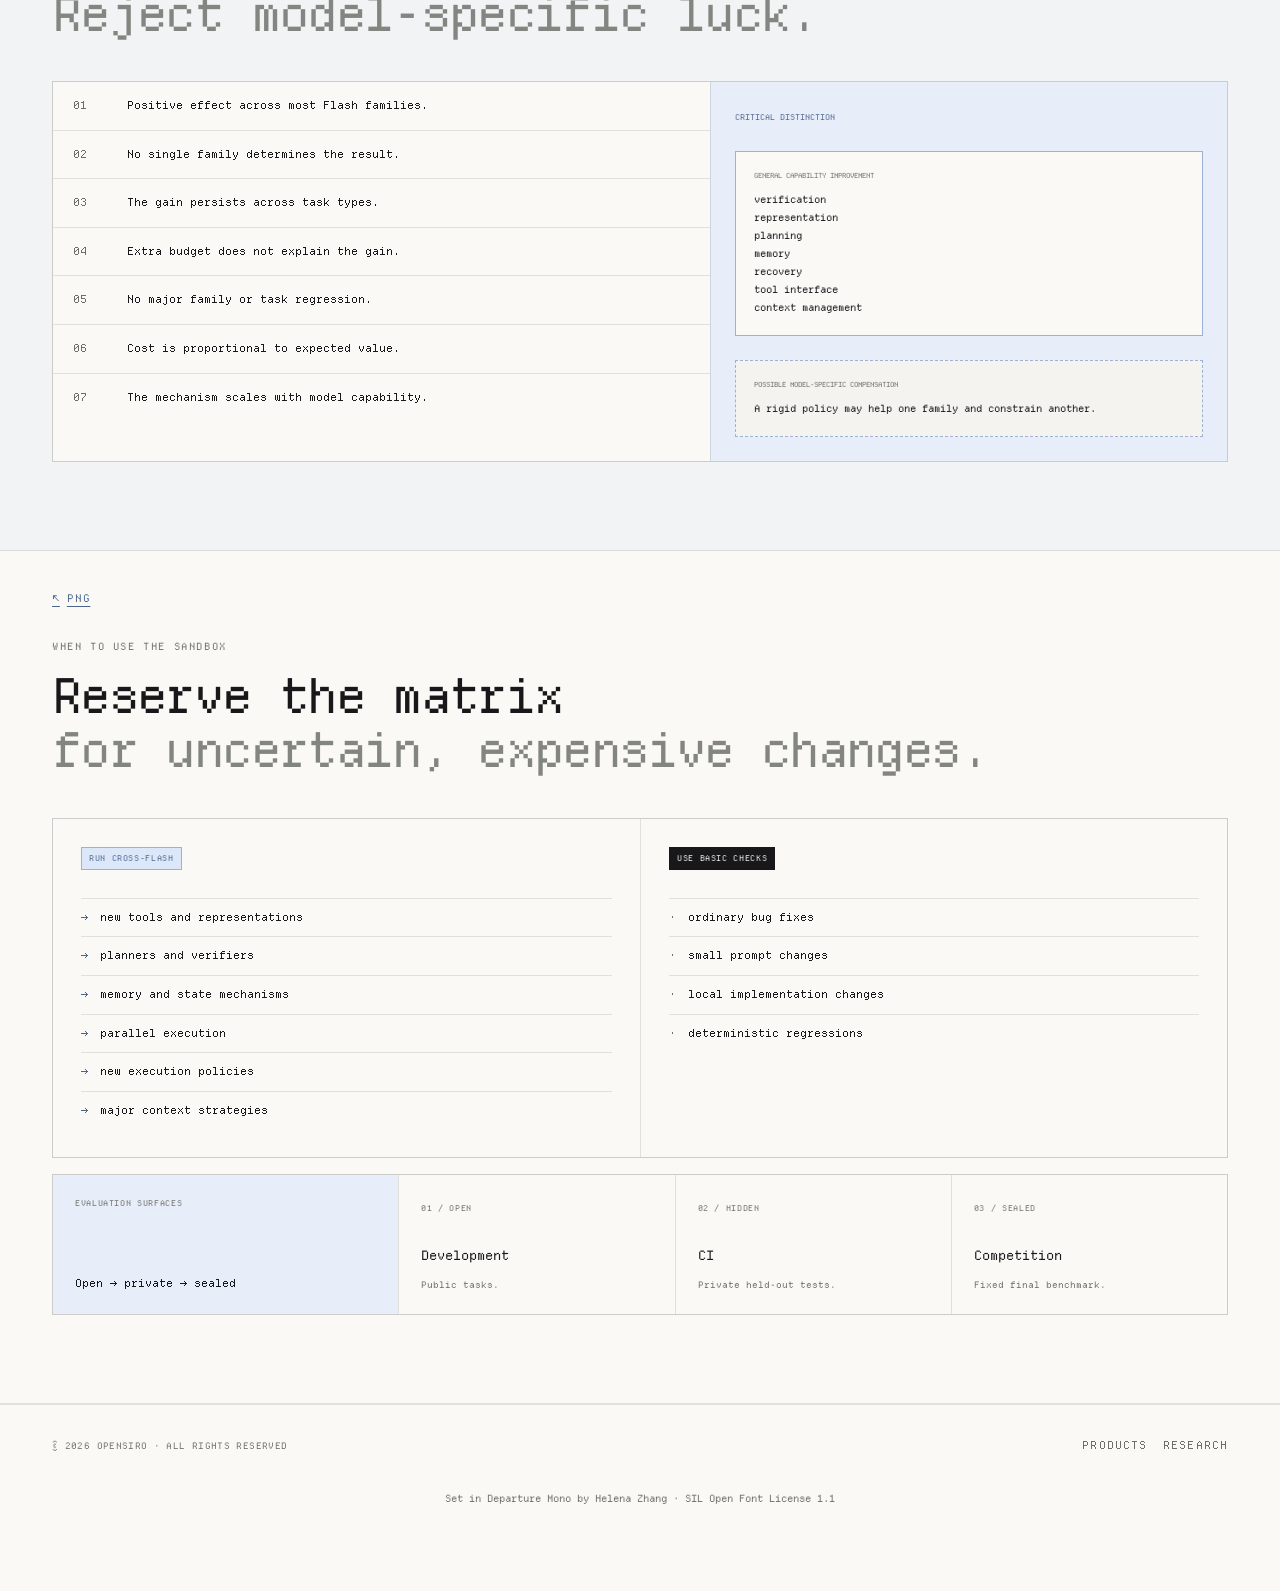
==== commit c6287f91: "Refine poster exports and align product navigation" ====
--- a/opensiro.html
+++ b/opensiro.html
@@ -15,7 +15,7 @@
 <link rel="canonical" href="https://opensiro.com/opensiro.html">
 <link rel="preload" href="assets/DepartureMono-Regular.woff2" as="font" type="font/woff2" crossorigin>
 <link rel="stylesheet" href="globals.css?v=20260903-pale-blue">
-<link rel="stylesheet" href="products.css?v=20260912-proofstate-nav-exports">
+<link rel="stylesheet" href="products.css?v=20260912-content-posters-2">
 <link rel="icon" type="image/png" sizes="64x64" href="assets/favicon-64x64.png?v=20260907-theme" media="(prefers-color-scheme: light)">
 <link rel="icon" type="image/png" sizes="64x64" href="assets/favicon-64x64-dark.png?v=20260907-theme" media="(prefers-color-scheme: dark)">
 </head>
@@ -25,14 +25,14 @@
 
 <main id="main-content">
 <section class="os-hero" id="os-overview" aria-labelledby="os-title"><div class="wrap">
-  <div class="section-export" aria-label="Export this section"><a href="assets/exports/proofstate-overview.png" download>PNG</a><a href="assets/exports/proofstate-overview.gif" download>GIF</a></div>
+  <a class="section-export" href="assets/exports/proofstate-overview.png" target="_blank" rel="noopener" aria-label="Open proofstate overview poster in a new tab">↖ <span>PNG</span></a>
   <a class="os-back-link" href="products.html#proofstate">← All products</a>
   <div class="os-product-line"><img src="assets/opensiro-mark.svg?v=20260903-pale-blue" width="72" height="72" alt=""><div><span>002 / Develop &amp; evaluate</span><strong>opensiro</strong></div></div>
   <div class="os-hero-grid"><div class="os-hero-copy"><p class="os-kicker">Cross-Flash sandbox</p><h1 id="os-title">Test the mechanism<br><span>before you fund the frontier experiment.</span></h1><p class="os-lead">Prototype a new harness capability in a cheap environment. Measure whether it helps across heterogeneous small models.</p></div></div>
 </div></section>
 
 <section class="os-section os-tint" id="os-economics" aria-labelledby="economics-title"><div class="wrap">
-  <div class="section-export" aria-label="Export this section"><a href="assets/exports/proofstate-economics.png" download>PNG</a><a href="assets/exports/proofstate-economics.gif" download>GIF</a></div>
+  <a class="section-export" href="assets/exports/proofstate-economics.gif" target="_blank" rel="noopener" aria-label="Open animated proofstate cost poster in a new tab">↖ <span>GIF</span></a>
   <div class="os-heading os-heading-split"><div><p class="os-kicker">One start · two cost profiles</p><h2 id="economics-title">Synchronize the experiment.<br><span>Keep the claims distinct.</span></h2></div><div class="os-run-controls"><button class="os-replay" type="button" data-run-toggle aria-label="Pause benchmark animation">Pause</button><button class="os-replay" type="button" data-run-replay aria-label="Replay the benchmark comparison">↻ Replay run</button></div></div>
   <div class="os-data-key" aria-label="Evidence labels"><span><i class="reported"></i>Published</span><span><i class="derived"></i>Derived from published run</span><span><i class="estimated"></i>Normalized estimate</span></div>
   <figure class="os-cost-system" data-cost-system>
@@ -87,7 +87,7 @@
 </div></section>
 
 <section class="os-section" id="os-workflow" aria-labelledby="workflow-title"><div class="wrap">
-  <div class="section-export" aria-label="Export this section"><a href="assets/exports/proofstate-workflow.png" download>PNG</a><a href="assets/exports/proofstate-workflow.gif" download>GIF</a></div>
+  <a class="section-export" href="assets/exports/proofstate-workflow.png" target="_blank" rel="noopener" aria-label="Open proofstate workflow poster in a new tab">↖ <span>PNG</span></a>
   <div class="os-heading"><p class="os-kicker">Cross-Flash workflow</p><h2 id="workflow-title">One harness experiment.<br><span>Five independent signals.</span></h2></div>
   <div class="os-workflow" data-pipeline>
     <div class="os-cheap-zone"><span class="os-zone-label">Cross-Flash sandbox</span><ol>
@@ -102,13 +102,13 @@
 </div></section>
 
 <section class="os-section os-tint" id="os-promotion" aria-labelledby="promotion-title"><div class="wrap">
-  <div class="section-export" aria-label="Export this section"><a href="assets/exports/proofstate-promotion.png" download>PNG</a><a href="assets/exports/proofstate-promotion.gif" download>GIF</a></div>
+  <a class="section-export" href="assets/exports/proofstate-promotion.png" target="_blank" rel="noopener" aria-label="Open proofstate promotion poster in a new tab">↖ <span>PNG</span></a>
   <div class="os-heading"><p class="os-kicker">Promotion criteria</p><h2 id="promotion-title">Prefer general mechanisms.<br><span>Reject model-specific luck.</span></h2></div>
   <div class="os-promotion-grid"><ol class="os-criteria"><li><span>01</span>Positive effect across most Flash families.</li><li><span>02</span>No single family determines the result.</li><li><span>03</span>The gain persists across task types.</li><li><span>04</span>Extra budget does not explain the gain.</li><li><span>05</span>No major family or task regression.</li><li><span>06</span>Cost is proportional to expected value.</li><li><span>07</span>The mechanism scales with model capability.</li></ol><aside class="os-distinction"><span>Critical distinction</span><div><small>General capability improvement</small><strong>verification<br>representation<br>planning<br>memory<br>recovery<br>tool interface<br>context management</strong></div><div class="warning"><small>Possible model-specific compensation</small><strong>A rigid policy may help one family and constrain another.</strong></div></aside></div>
 </div></section>
 
 <section class="os-section" id="os-scope" aria-labelledby="scope-title"><div class="wrap">
-  <div class="section-export" aria-label="Export this section"><a href="assets/exports/proofstate-scope.png" download>PNG</a><a href="assets/exports/proofstate-scope.gif" download>GIF</a></div>
+  <a class="section-export" href="assets/exports/proofstate-scope.png" target="_blank" rel="noopener" aria-label="Open proofstate scope poster in a new tab">↖ <span>PNG</span></a>
   <div class="os-heading"><p class="os-kicker">When to use the sandbox</p><h2 id="scope-title">Reserve the matrix<br><span>for uncertain, expensive changes.</span></h2></div>
   <div class="os-scope-grid"><article><span class="os-badge target">Run Cross-Flash</span><ul><li>new tools and representations</li><li>planners and verifiers</li><li>memory and state mechanisms</li><li>parallel execution</li><li>new execution policies</li><li>major context strategies</li></ul></article><article><span class="os-badge reported">Use basic checks</span><ul><li>ordinary bug fixes</li><li>small prompt changes</li><li>local implementation changes</li><li>deterministic regressions</li></ul></article></div>
   <div class="os-benchmark-surfaces"><header><span>Evaluation surfaces</span><strong>Open → private → sealed</strong></header><article><span>01 / Open</span><h3>Development</h3><p>Public tasks.</p></article><article><span>02 / Hidden</span><h3>CI</h3><p>Private held-out tests.</p></article><article><span>03 / Sealed</span><h3>Competition</h3><p>Fixed final benchmark.</p></article></div>
--- a/products.css
+++ b/products.css
@@ -145,3 +145,13 @@
  .os-section-nav-links a{padding:13px 14px;font-size:.75rem}
  .os-section>.wrap>.section-export{top:-44px}
 }
+
+/* One semantic poster link per section. */
+.section-export{left:0;right:auto;top:-48px;display:inline-flex;min-width:0;min-height:0;padding:0;border:0;background:transparent;backdrop-filter:none;font-size:.66rem;line-height:1.4;letter-spacing:.08em;color:var(--accent-ink);text-decoration:underline;text-decoration-thickness:1px;text-underline-offset:4px}
+.section-export span{margin-left:7px}
+.section-export:hover,.section-export:focus-visible{background:transparent;color:var(--ink)}
+.os-hero>.wrap>.section-export,.os-section>.wrap>.section-export{left:0;right:auto;top:-48px}
+@media(max-width:680px){.section-export,.os-hero>.wrap>.section-export,.os-section>.wrap>.section-export{left:18px;right:auto;top:-38px;font-size:.6rem}}
+
+.os-hero>.wrap>.section-export,.os-section>.wrap>.section-export{left:32px}
+@media(max-width:680px){.os-hero>.wrap>.section-export,.os-section>.wrap>.section-export{left:18px}}
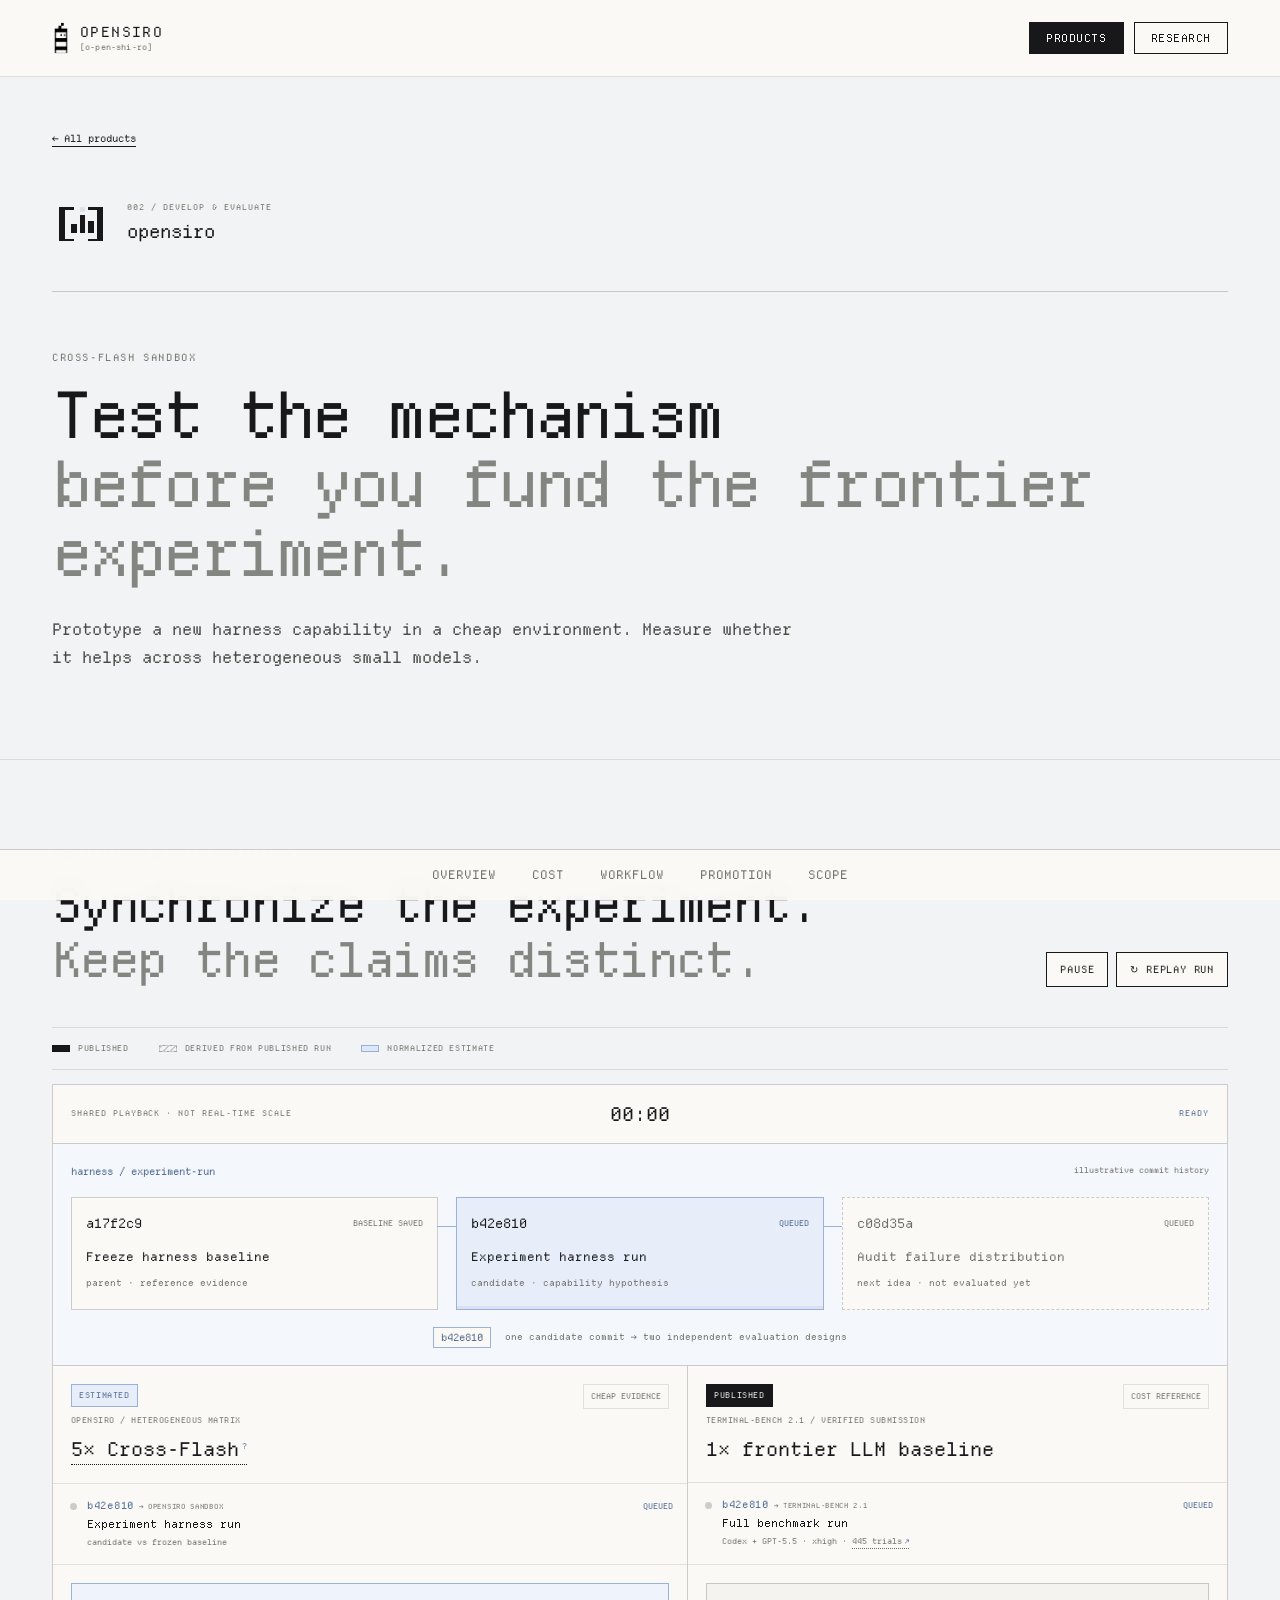
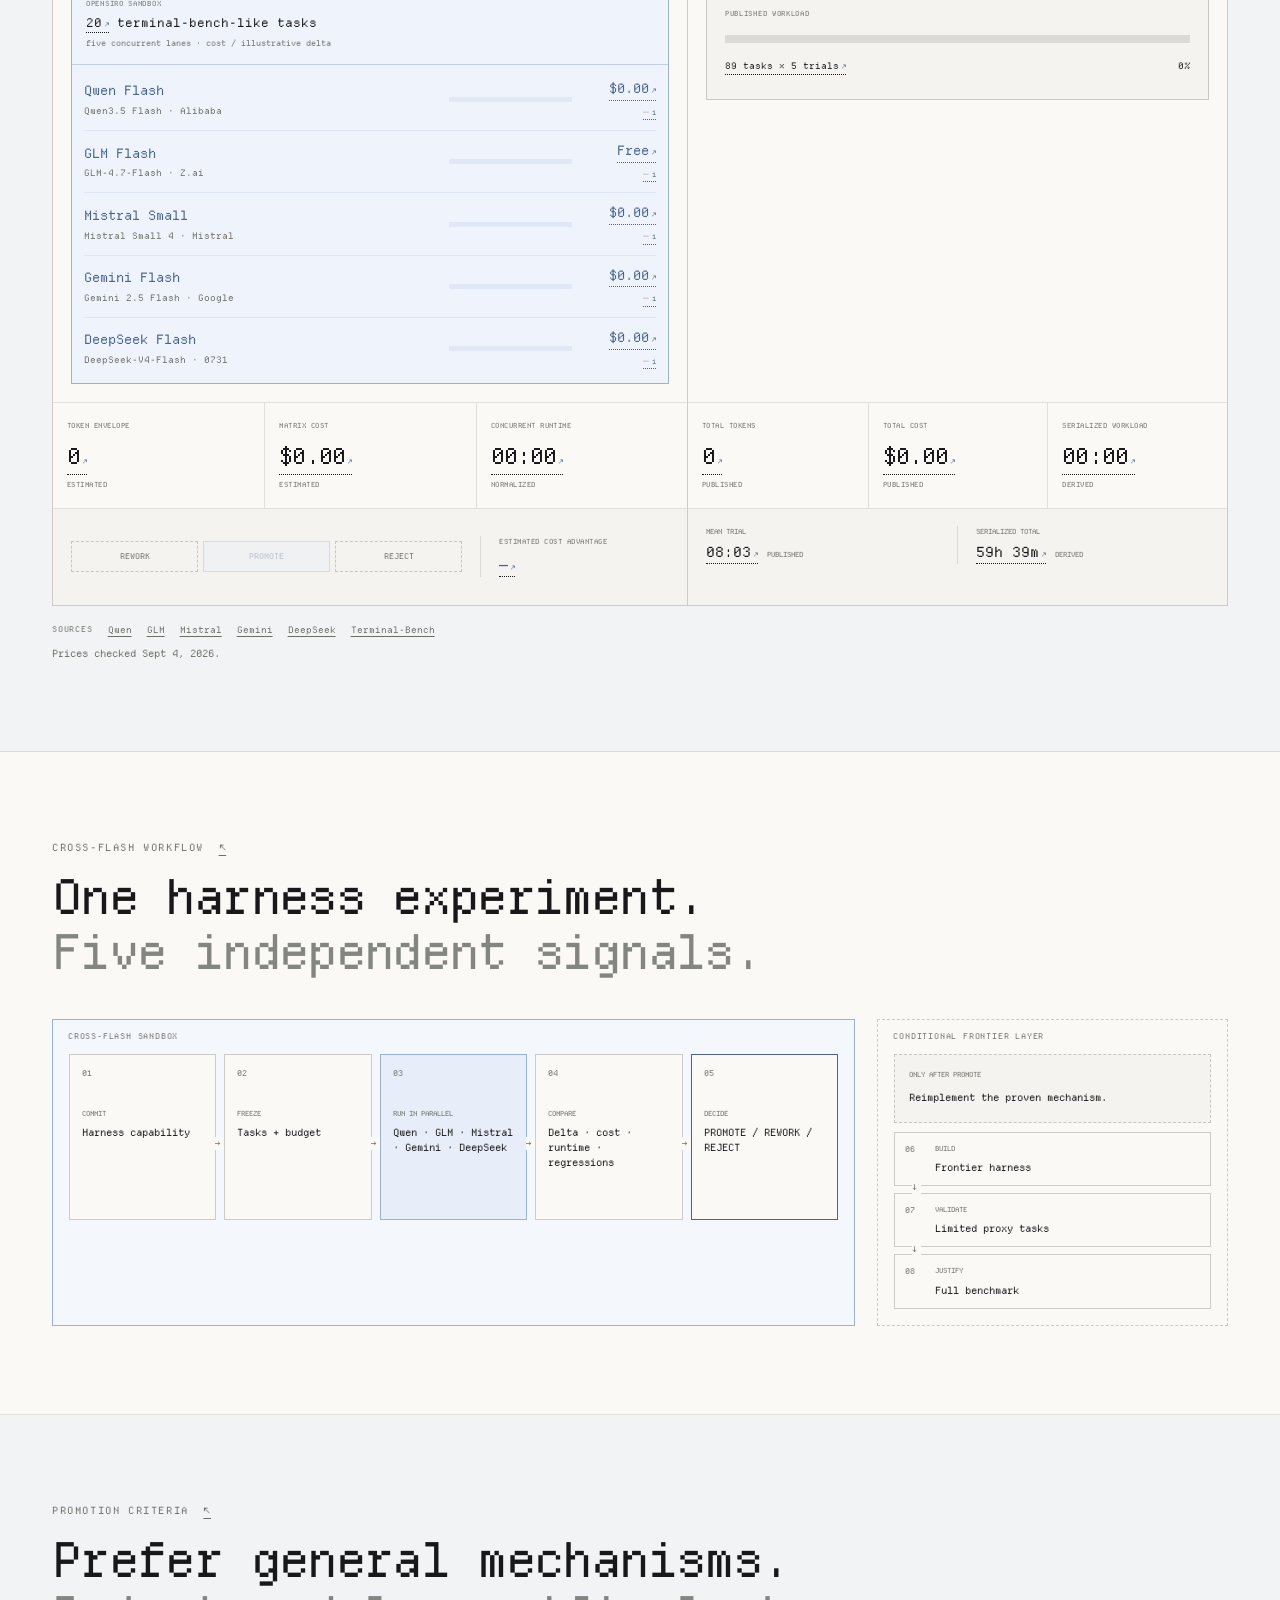
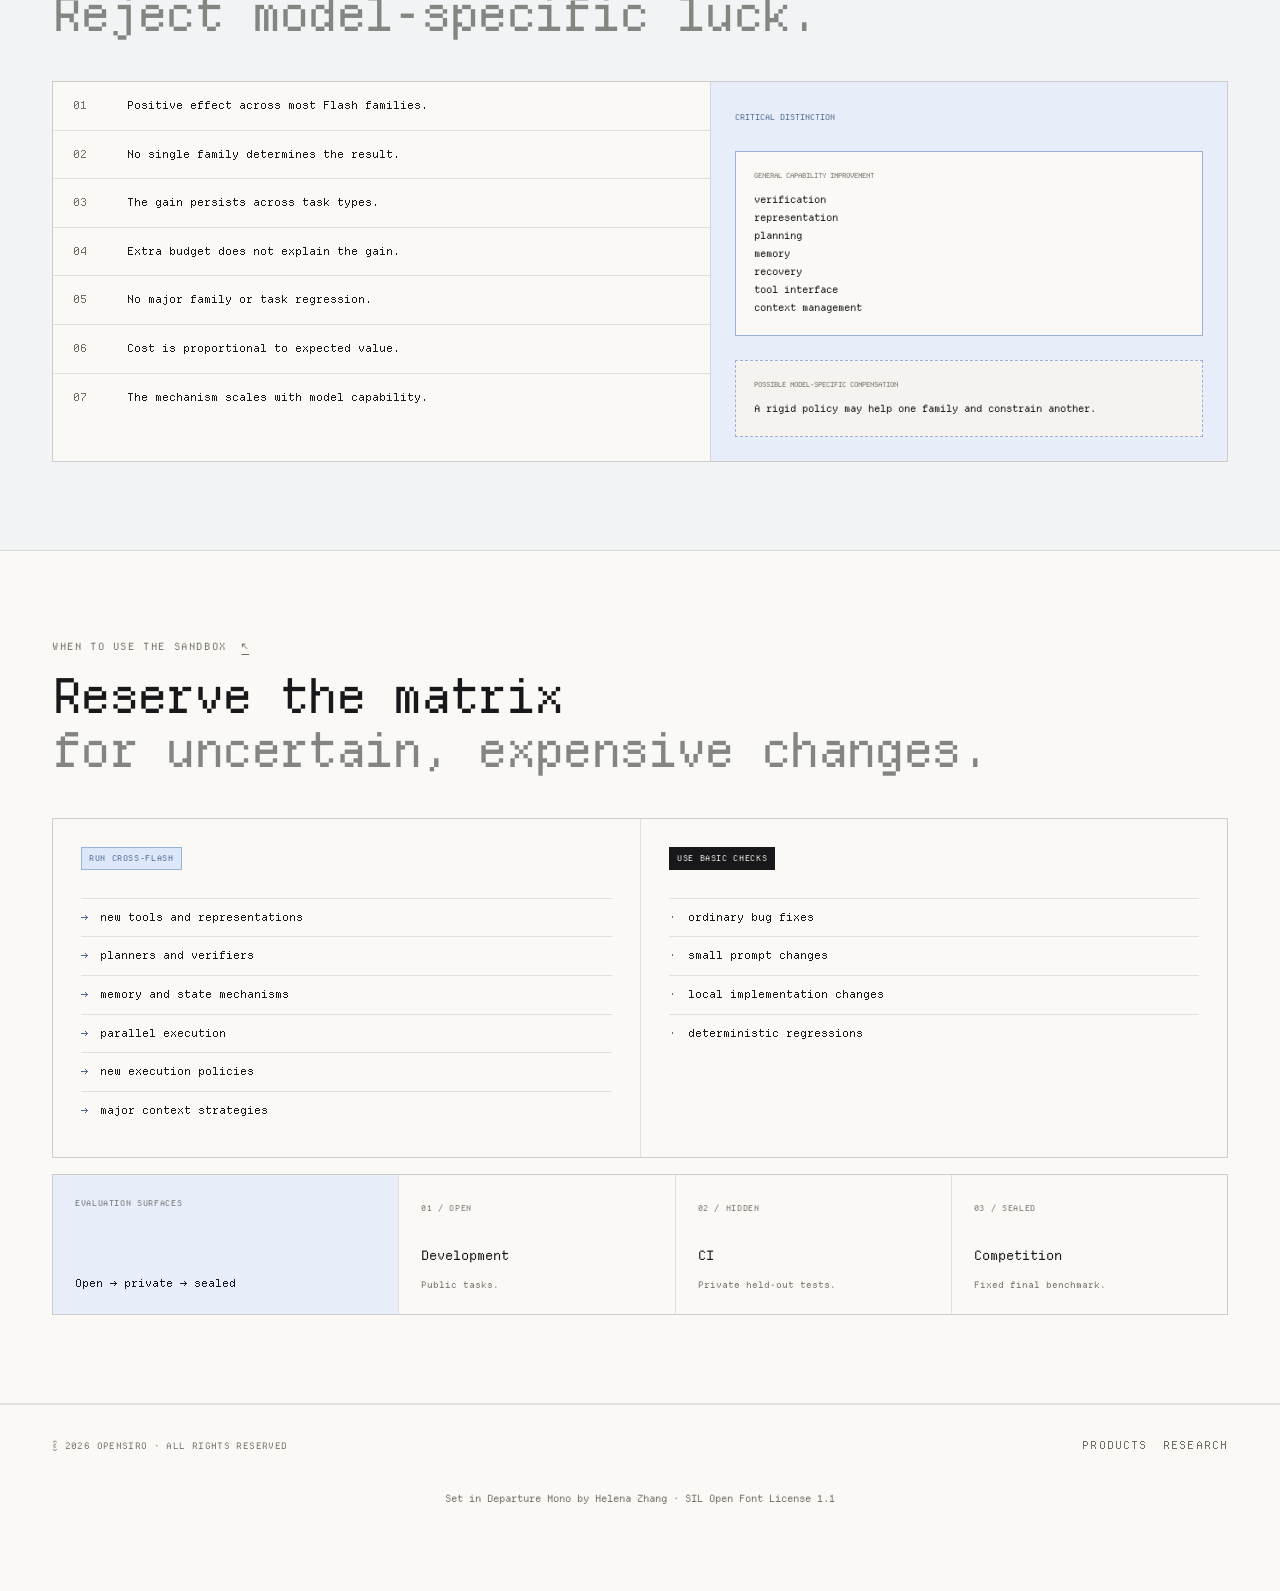
==== commit f992d047: "Refine exports into standalone visual diagrams" ====
--- a/opensiro.html
+++ b/opensiro.html
@@ -15,7 +15,7 @@
 <link rel="canonical" href="https://opensiro.com/opensiro.html">
 <link rel="preload" href="assets/DepartureMono-Regular.woff2" as="font" type="font/woff2" crossorigin>
 <link rel="stylesheet" href="globals.css?v=20260903-pale-blue">
-<link rel="stylesheet" href="products.css?v=20260912-content-posters-2">
+<link rel="stylesheet" href="products.css?v=20260912-content-diagrams">
 <link rel="icon" type="image/png" sizes="64x64" href="assets/favicon-64x64.png?v=20260907-theme" media="(prefers-color-scheme: light)">
 <link rel="icon" type="image/png" sizes="64x64" href="assets/favicon-64x64-dark.png?v=20260907-theme" media="(prefers-color-scheme: dark)">
 </head>
@@ -25,15 +25,13 @@
 
 <main id="main-content">
 <section class="os-hero" id="os-overview" aria-labelledby="os-title"><div class="wrap">
-  <a class="section-export" href="assets/exports/proofstate-overview.png" target="_blank" rel="noopener" aria-label="Open proofstate overview poster in a new tab">↖ <span>PNG</span></a>
   <a class="os-back-link" href="products.html#proofstate">← All products</a>
   <div class="os-product-line"><img src="assets/opensiro-mark.svg?v=20260903-pale-blue" width="72" height="72" alt=""><div><span>002 / Develop &amp; evaluate</span><strong>opensiro</strong></div></div>
   <div class="os-hero-grid"><div class="os-hero-copy"><p class="os-kicker">Cross-Flash sandbox</p><h1 id="os-title">Test the mechanism<br><span>before you fund the frontier experiment.</span></h1><p class="os-lead">Prototype a new harness capability in a cheap environment. Measure whether it helps across heterogeneous small models.</p></div></div>
 </div></section>
 
 <section class="os-section os-tint" id="os-economics" aria-labelledby="economics-title"><div class="wrap">
-  <a class="section-export" href="assets/exports/proofstate-economics.gif" target="_blank" rel="noopener" aria-label="Open animated proofstate cost poster in a new tab">↖ <span>GIF</span></a>
-  <div class="os-heading os-heading-split"><div><p class="os-kicker">One start · two cost profiles</p><h2 id="economics-title">Synchronize the experiment.<br><span>Keep the claims distinct.</span></h2></div><div class="os-run-controls"><button class="os-replay" type="button" data-run-toggle aria-label="Pause benchmark animation">Pause</button><button class="os-replay" type="button" data-run-replay aria-label="Replay the benchmark comparison">↻ Replay run</button></div></div>
+  <div class="os-heading os-heading-split"><div><p class="os-kicker">One start · two cost profiles <a class="section-export" href="assets/exports/proofstate-economics.gif" target="_blank" rel="noopener" aria-label="Open animated proofstate cost poster in a new tab">↖</a></p><h2 id="economics-title">Synchronize the experiment.<br><span>Keep the claims distinct.</span></h2></div><div class="os-run-controls"><button class="os-replay" type="button" data-run-toggle aria-label="Pause benchmark animation">Pause</button><button class="os-replay" type="button" data-run-replay aria-label="Replay the benchmark comparison">↻ Replay run</button></div></div>
   <div class="os-data-key" aria-label="Evidence labels"><span><i class="reported"></i>Published</span><span><i class="derived"></i>Derived from published run</span><span><i class="estimated"></i>Normalized estimate</span></div>
   <figure class="os-cost-system" data-cost-system>
     <figcaption class="os-run-clock"><span>Shared playback · not real-time scale</span><strong data-run-clock>00:00</strong><em data-run-stage aria-live="polite">Ready</em></figcaption>
@@ -87,8 +85,7 @@
 </div></section>
 
 <section class="os-section" id="os-workflow" aria-labelledby="workflow-title"><div class="wrap">
-  <a class="section-export" href="assets/exports/proofstate-workflow.png" target="_blank" rel="noopener" aria-label="Open proofstate workflow poster in a new tab">↖ <span>PNG</span></a>
-  <div class="os-heading"><p class="os-kicker">Cross-Flash workflow</p><h2 id="workflow-title">One harness experiment.<br><span>Five independent signals.</span></h2></div>
+  <div class="os-heading"><p class="os-kicker">Cross-Flash workflow <a class="section-export" href="assets/exports/proofstate-workflow.png" target="_blank" rel="noopener" aria-label="Open proofstate workflow poster in a new tab">↖</a></p><h2 id="workflow-title">One harness experiment.<br><span>Five independent signals.</span></h2></div>
   <div class="os-workflow" data-pipeline>
     <div class="os-cheap-zone"><span class="os-zone-label">Cross-Flash sandbox</span><ol>
       <li><i>01</i><div><span>Commit</span><strong>Harness capability</strong></div></li>
@@ -102,14 +99,12 @@
 </div></section>
 
 <section class="os-section os-tint" id="os-promotion" aria-labelledby="promotion-title"><div class="wrap">
-  <a class="section-export" href="assets/exports/proofstate-promotion.png" target="_blank" rel="noopener" aria-label="Open proofstate promotion poster in a new tab">↖ <span>PNG</span></a>
-  <div class="os-heading"><p class="os-kicker">Promotion criteria</p><h2 id="promotion-title">Prefer general mechanisms.<br><span>Reject model-specific luck.</span></h2></div>
+  <div class="os-heading"><p class="os-kicker">Promotion criteria <a class="section-export" href="assets/exports/proofstate-promotion.png" target="_blank" rel="noopener" aria-label="Open proofstate promotion poster in a new tab">↖</a></p><h2 id="promotion-title">Prefer general mechanisms.<br><span>Reject model-specific luck.</span></h2></div>
   <div class="os-promotion-grid"><ol class="os-criteria"><li><span>01</span>Positive effect across most Flash families.</li><li><span>02</span>No single family determines the result.</li><li><span>03</span>The gain persists across task types.</li><li><span>04</span>Extra budget does not explain the gain.</li><li><span>05</span>No major family or task regression.</li><li><span>06</span>Cost is proportional to expected value.</li><li><span>07</span>The mechanism scales with model capability.</li></ol><aside class="os-distinction"><span>Critical distinction</span><div><small>General capability improvement</small><strong>verification<br>representation<br>planning<br>memory<br>recovery<br>tool interface<br>context management</strong></div><div class="warning"><small>Possible model-specific compensation</small><strong>A rigid policy may help one family and constrain another.</strong></div></aside></div>
 </div></section>
 
 <section class="os-section" id="os-scope" aria-labelledby="scope-title"><div class="wrap">
-  <a class="section-export" href="assets/exports/proofstate-scope.png" target="_blank" rel="noopener" aria-label="Open proofstate scope poster in a new tab">↖ <span>PNG</span></a>
-  <div class="os-heading"><p class="os-kicker">When to use the sandbox</p><h2 id="scope-title">Reserve the matrix<br><span>for uncertain, expensive changes.</span></h2></div>
+  <div class="os-heading"><p class="os-kicker">When to use the sandbox <a class="section-export" href="assets/exports/proofstate-scope.png" target="_blank" rel="noopener" aria-label="Open proofstate scope poster in a new tab">↖</a></p><h2 id="scope-title">Reserve the matrix<br><span>for uncertain, expensive changes.</span></h2></div>
   <div class="os-scope-grid"><article><span class="os-badge target">Run Cross-Flash</span><ul><li>new tools and representations</li><li>planners and verifiers</li><li>memory and state mechanisms</li><li>parallel execution</li><li>new execution policies</li><li>major context strategies</li></ul></article><article><span class="os-badge reported">Use basic checks</span><ul><li>ordinary bug fixes</li><li>small prompt changes</li><li>local implementation changes</li><li>deterministic regressions</li></ul></article></div>
   <div class="os-benchmark-surfaces"><header><span>Evaluation surfaces</span><strong>Open → private → sealed</strong></header><article><span>01 / Open</span><h3>Development</h3><p>Public tasks.</p></article><article><span>02 / Hidden</span><h3>CI</h3><p>Private held-out tests.</p></article><article><span>03 / Sealed</span><h3>Competition</h3><p>Fixed final benchmark.</p></article></div>
 </div></section>
--- a/products.css
+++ b/products.css
@@ -155,3 +155,8 @@
 
 .os-hero>.wrap>.section-export,.os-section>.wrap>.section-export{left:32px}
 @media(max-width:680px){.os-hero>.wrap>.section-export,.os-section>.wrap>.section-export{left:18px}}
+
+/* Export belongs to the section label, not the page chrome. */
+.section-export,.poster-dark .section-export,.hero-poster .section-export,.poster>.wrap>.section-export,.os-hero>.wrap>.section-export,.os-section>.wrap>.section-export{position:static;display:inline;margin-left:7px;padding:0;border:0;background:transparent;backdrop-filter:none;font-size:inherit;line-height:inherit;letter-spacing:inherit;color:inherit;text-decoration:underline;text-decoration-thickness:1px;text-underline-offset:4px}
+.section-export:hover,.section-export:focus-visible,.poster-dark .section-export:hover,.poster-dark .section-export:focus-visible{background:transparent;color:var(--accent-ink)}
+.poster-dark .section-export:hover,.poster-dark .section-export:focus-visible{color:var(--accent)}
